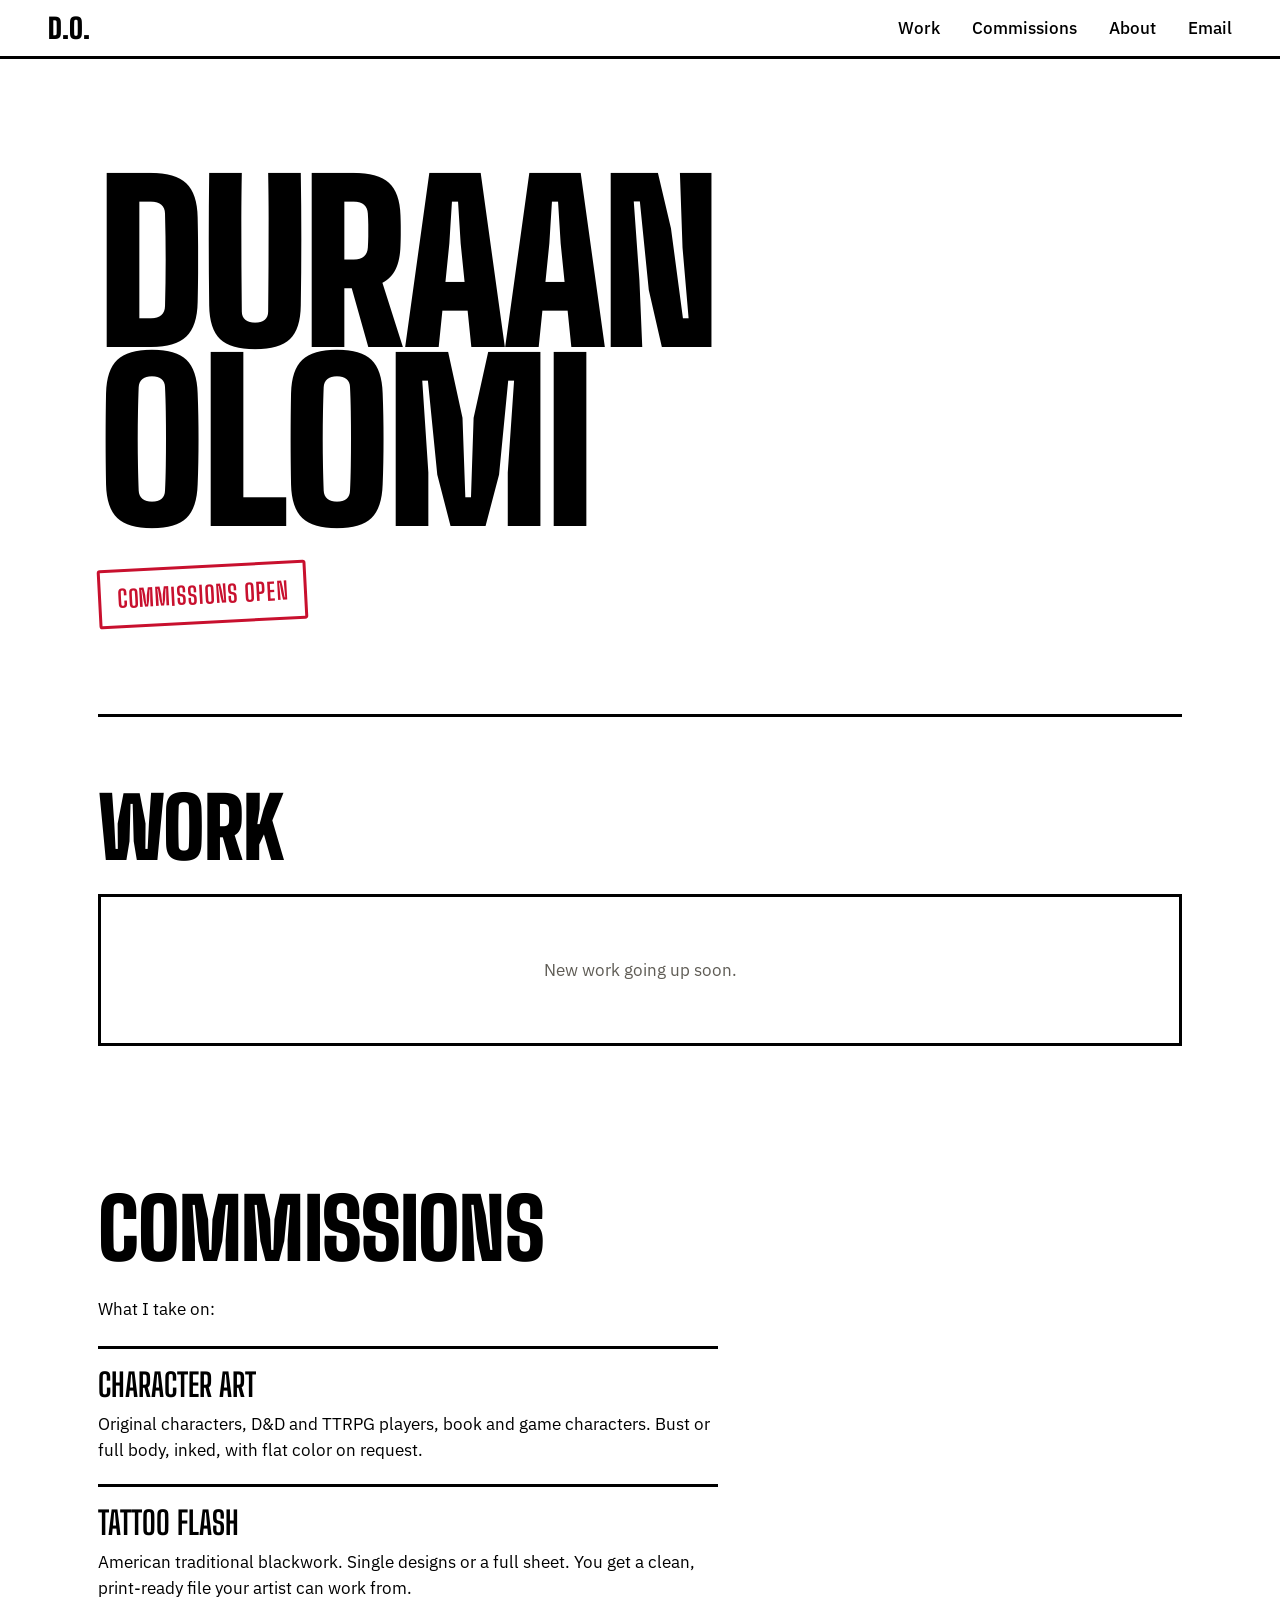
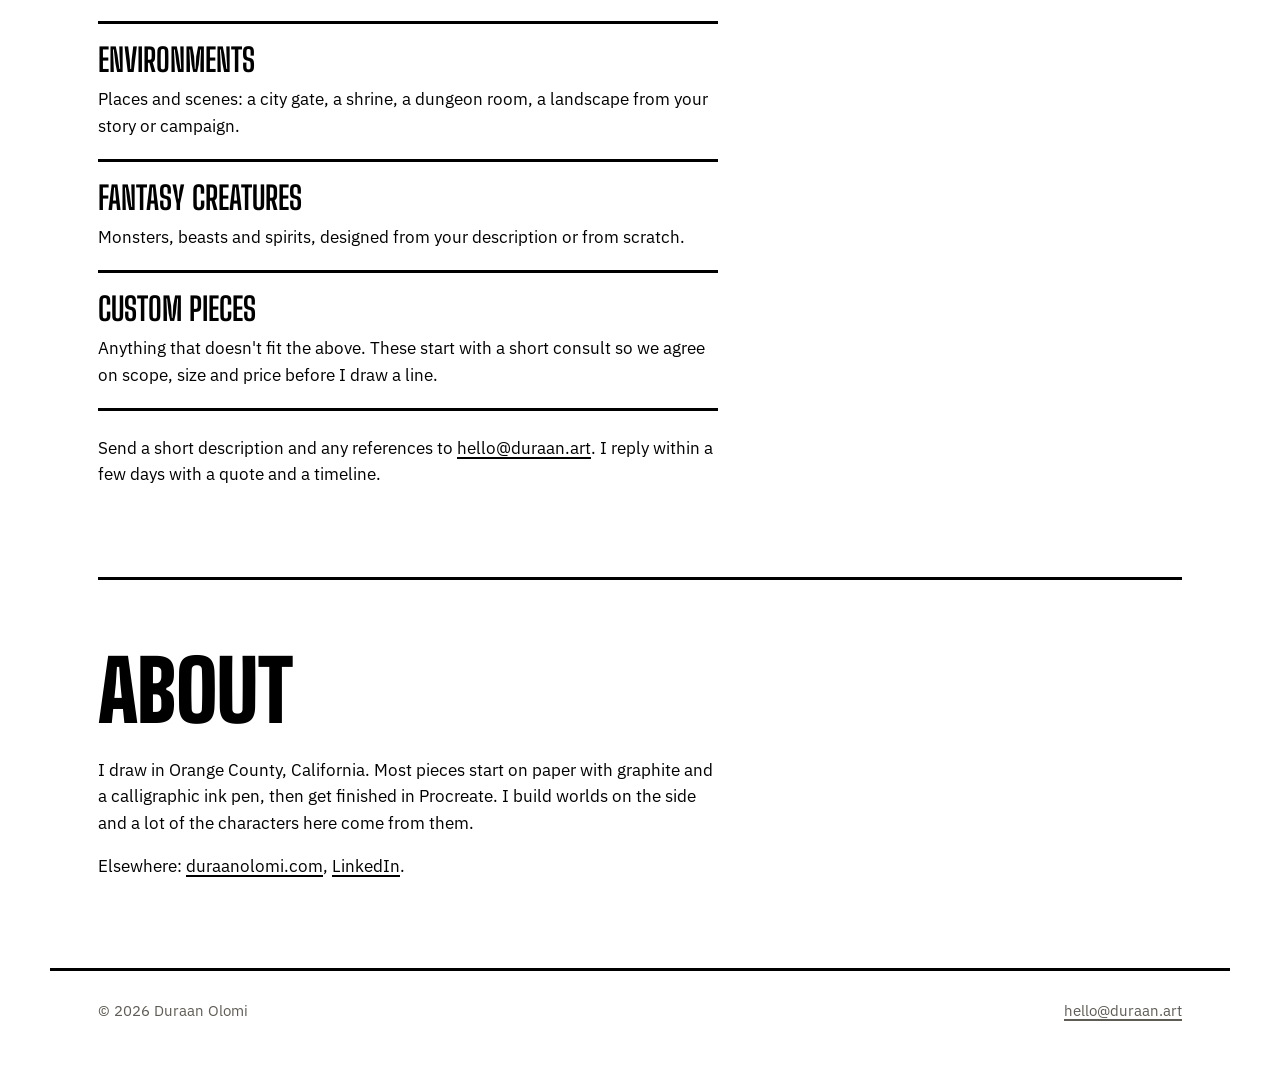
==== index.html @ 5332ebac "Update commissions section in index.html" ====
<!doctype html>
<html lang="en">
<head>
<meta charset="utf-8">
<meta name="viewport" content="width=device-width, initial-scale=1">
<title>Duraan Olomi</title>
<meta name="description" content="Duraan Olomi. Commissions open.">
<meta property="og:title" content="Duraan Olomi">
<meta property="og:description" content="Commissions open.">
<meta property="og:url" content="https://duraan.art">
<meta property="og:image" content="https://duraan.art/images/og.png">
<link rel="icon" href="favicon.svg" type="image/svg+xml">
<link rel="preconnect" href="https://fonts.googleapis.com">
<link rel="preconnect" href="https://fonts.gstatic.com" crossorigin>
<link href="https://fonts.googleapis.com/css2?family=Big+Shoulders+Display:wght@700;900&family=IBM+Plex+Sans:ital,wght@0,400;0,500;1,400&display=swap" rel="stylesheet">
<link rel="stylesheet" href="style.css">
</head>
<body>

<header class="top">
  <a class="mark" href="#" aria-label="Duraan Olomi, home">D.O.</a>
  <nav aria-label="Sections">
    <a href="#work">Work</a>
    <a href="#commissions">Commissions</a>
    <a href="#about">About</a>
    <a href="mailto:hello@duraan.art">Email</a>
  </nav>
</header>

<main>
  <section class="hero">
    <h1 class="name">Duraan<br>Olomi</h1>
    <a class="stamp" href="#commissions">Commissions open</a>
  </section>

  <section id="work" class="sheet" aria-labelledby="work-h">
    <h2 id="work-h">Work</h2>
    <div class="grid" id="grid"></div>
  </section>

  <section id="commissions" class="commissions" aria-labelledby="comm-h">
    <h2 id="comm-h">Commissions</h2>
    <div class="comm-body">
      <p>What I take on:</p>
      <dl class="offers">
        <div>
          <dt>Character art</dt>
          <dd>Original characters, D&amp;D and TTRPG players, book and game characters. Bust or full body, inked, with flat color on request.</dd>
        </div>
        <div>
          <dt>Tattoo flash</dt>
          <dd>American traditional blackwork. Single designs or a full sheet. You get a clean, print-ready file your artist can work from.</dd>
        </div>
        <div>
          <dt>Environments</dt>
          <dd>Places and scenes: a city gate, a shrine, a dungeon room, a landscape from your story or campaign.</dd>
        </div>
        <div>
          <dt>Fantasy creatures</dt>
          <dd>Monsters, beasts and spirits, designed from your description or from scratch.</dd>
        </div>
        <div>
          <dt>Custom pieces</dt>
          <dd>Anything that doesn't fit the above. These start with a short consult so we agree on scope, size and price before I draw a line.</dd>
        </div>
      </dl>
      <p>Send a short description and any references to <a href="mailto:hello@duraan.art">hello@duraan.art</a>. I reply within a few days with a quote and a timeline.</p>
    </div>
  </section>

  <section id="about" class="about" aria-labelledby="about-h">
    <h2 id="about-h">About</h2>
    <div class="about-body">
      <p>I draw in Orange County, California. Most pieces start on paper with graphite and a calligraphic ink pen, then get finished in Procreate. I build worlds on the side and a lot of the characters here come from them.</p>
      <p>Elsewhere: <a href="https://duraanolomi.com">duraanolomi.com</a>, <a href="https://www.linkedin.com/in/duraanolomi">LinkedIn</a>.</p>
    </div>
  </section>
</main>

<footer class="foot">
  <span>&copy; <span id="year"></span> Duraan Olomi</span>
  <a href="mailto:hello@duraan.art">hello@duraan.art</a>
</footer>

<div class="lightbox" id="lightbox" hidden>
  <button class="lb-close" id="lb-close" aria-label="Close">&times;</button>
  <button class="lb-nav lb-prev" id="lb-prev" aria-label="Previous">&lsaquo;</button>
  <figure>
    <img id="lb-img" alt="">
    <figcaption id="lb-cap"></figcaption>
  </figure>
  <button class="lb-nav lb-next" id="lb-next" aria-label="Next">&rsaquo;</button>
</div>

<script src="gallery.js"></script>
<script src="site.js"></script>
</body>
</html>
---- style.css ----
:root {
  --paper: #ffffff;
  --ink: #000000;
  --mid: #5f5c55;
  --rule: #000000;
  --red: #c8102e;
  --display: "Big Shoulders Display", "Arial Narrow", sans-serif;
  --body: "IBM Plex Sans", system-ui, sans-serif;
  --gutter: clamp(16px, 4vw, 48px);
  --maxw: 1180px;
}

* { box-sizing: border-box; }
html { scroll-behavior: smooth; }
@media (prefers-reduced-motion: reduce) { html { scroll-behavior: auto; } * { transition: none !important; animation: none !important; } }

body {
  margin: 0;
  background: var(--paper);
  color: var(--ink);
  font-family: var(--body);
  font-size: 17px;
  line-height: 1.55;
  -webkit-font-smoothing: antialiased;
}

a { color: inherit; text-decoration-thickness: 2px; text-underline-offset: 3px; }
a:focus-visible, button:focus-visible { outline: 3px solid var(--red); outline-offset: 3px; }

h1, h2, h3 { font-family: var(--display); font-weight: 900; line-height: 0.92; margin: 0; letter-spacing: -0.01em; }
h2 { font-size: clamp(44px, 7vw, 84px); text-transform: uppercase; }

/* header */
.top {
  position: sticky; top: 0; z-index: 10;
  display: flex; justify-content: space-between; align-items: center;
  padding: 14px var(--gutter);
  background: var(--paper);
  border-bottom: 3px solid var(--rule);
}
.mark { font-family: var(--display); font-weight: 900; font-size: 28px; text-decoration: none; line-height: 1; }
.top nav { display: flex; gap: clamp(14px, 3vw, 32px); font-weight: 500; }
.top nav a { text-decoration: none; }
.top nav a:hover { text-decoration: underline; }

main { max-width: var(--maxw); margin: 0 auto; padding: 0 var(--gutter); }

/* hero */
.hero {
  position: relative;
  padding: clamp(48px, 9vw, 120px) 0 clamp(40px, 7vw, 90px);
  border-bottom: 3px solid var(--rule);
}
.name {
  font-size: clamp(80px, 17vw, 240px);
  text-transform: uppercase;
  line-height: 0.82;
  letter-spacing: -0.02em;
}
.statement {
  max-width: 34ch;
  font-size: clamp(18px, 2.2vw, 24px);
  margin: 28px 0 0;
}
.stamp {
  display: inline-block;
  margin-top: 34px;
  padding: 8px 16px;
  border: 3px solid var(--red);
  color: var(--red);
  font-family: var(--display);
  font-weight: 700;
  font-size: 24px;
  text-transform: uppercase;
  letter-spacing: 0.04em;
  text-decoration: none;
  transform: rotate(-3deg);
  border-radius: 3px;
}
.stamp:hover { background: var(--red); color: var(--paper); }

/* work */
section { padding: clamp(40px, 6vw, 72px) 0; }
.sheet h2, .commissions h2, .about h2 { margin-bottom: 28px; }

.grid {
  display: grid;
  grid-template-columns: repeat(auto-fill, minmax(260px, 1fr));
  gap: 0;
  grid-auto-flow: dense;
  border: 3px solid var(--rule);
}
.piece {
  position: relative;
  border: 0;
  outline: 3px solid var(--rule);
  outline-offset: -1.5px;
  background: var(--paper);
  padding: 0;
  cursor: zoom-in;
  overflow: hidden;
  display: block;
  width: 100%;
  text-align: left;
  font: inherit;
  color: inherit;
}
.piece.wide { grid-column: span 2; }
@media (max-width: 580px) { .piece.wide { grid-column: span 1; } }
.piece img { display: block; width: 100%; aspect-ratio: 4 / 5; object-fit: cover; }
.piece.wide img { aspect-ratio: 8 / 5; }
.piece .num {
  position: absolute; top: 10px; left: 12px;
  font-family: var(--display); font-weight: 700; font-size: 20px;
  padding: 0 6px; background: var(--paper); line-height: 1.2;
}
.piece .cap {
  position: absolute; left: 0; right: 0; bottom: 0;
  padding: 10px 14px;
  background: var(--paper);
  border-top: 3px solid var(--rule);
  font-size: 15px;
  display: flex; justify-content: space-between; gap: 12px;
  transform: translateY(100%);
  transition: transform 160ms ease;
}
.piece:hover .cap, .piece:focus-visible .cap { transform: none; }
.piece .cap span:last-child { color: var(--mid); }

.empty {
  grid-column: 1 / -1;
  padding: 60px 24px;
  text-align: center;
  color: var(--mid);
}

/* commissions */
.comm-body, .about-body { max-width: 62ch; }
.offers { margin: 24px 0; padding: 0; border-top: 3px solid var(--rule); }
.offers > div { padding: 20px 0; border-bottom: 3px solid var(--rule); }
.offers dt { font-family: var(--display); font-weight: 700; font-size: 32px; text-transform: uppercase; line-height: 1; }
.offers dd { margin: 10px 0 0; }

.about { border-top: 3px solid var(--rule); }

/* footer */
.foot {
  max-width: var(--maxw); margin: 0 auto;
  padding: 28px var(--gutter) 48px;
  border-top: 3px solid var(--rule);
  display: flex; justify-content: space-between; flex-wrap: wrap; gap: 12px;
  font-size: 15px; color: var(--mid);
}

/* lightbox */
.lightbox {
  position: fixed; inset: 0; z-index: 50;
  background: rgba(255,255,255,0.96);
  display: grid; grid-template-columns: 64px 1fr 64px; align-items: center;
}
.lightbox[hidden] { display: none; }
.lightbox figure { margin: 0; text-align: center; max-height: 100vh; padding: 48px 0; }
.lightbox img { max-width: 100%; max-height: calc(100vh - 140px); border: 3px solid var(--rule); background: var(--paper); }
.lightbox figcaption { margin-top: 12px; font-size: 15px; }
.lb-nav, .lb-close {
  background: none; border: 0; cursor: pointer; color: var(--ink);
  font-family: var(--display); font-weight: 900; font-size: 56px; line-height: 1;
}
.lb-close { position: absolute; top: 12px; right: 20px; font-size: 44px; }
@media (max-width: 580px) {
  .lightbox { grid-template-columns: 40px 1fr 40px; }
  .lb-nav { font-size: 40px; }
}
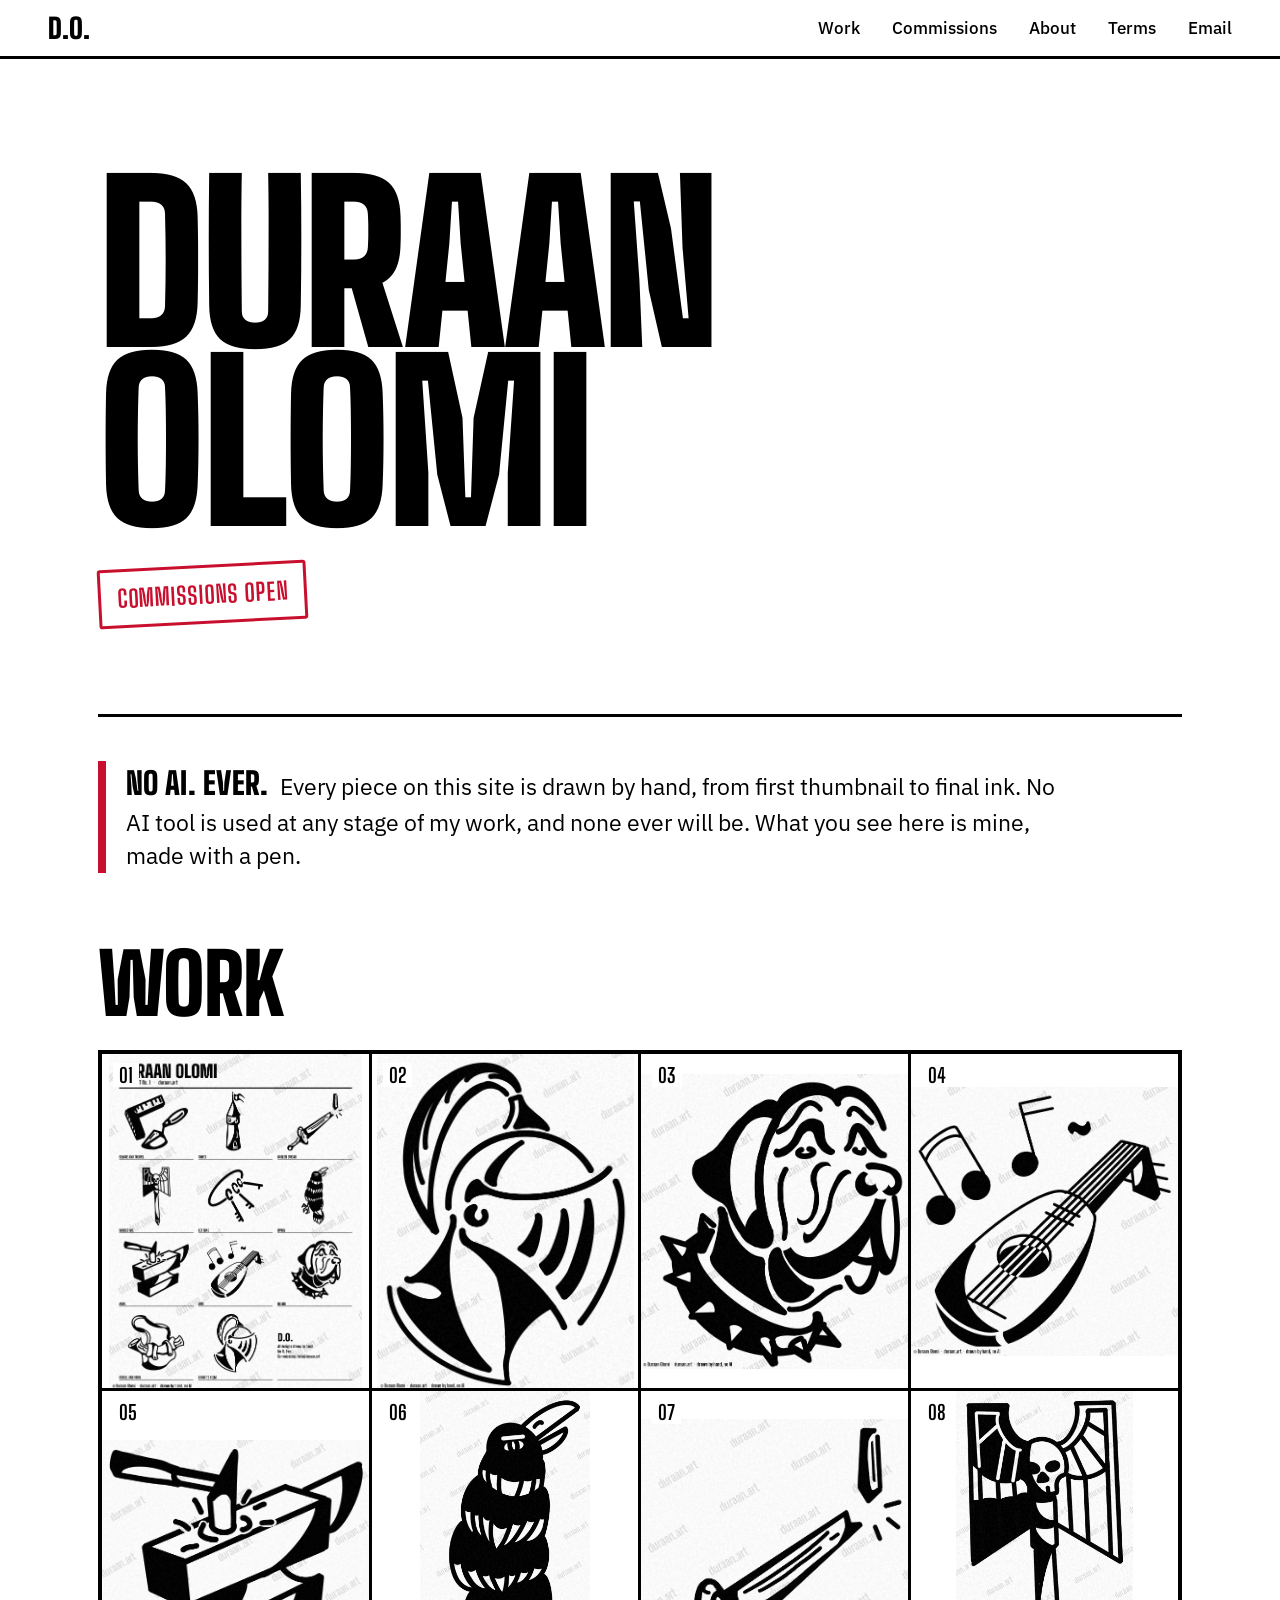
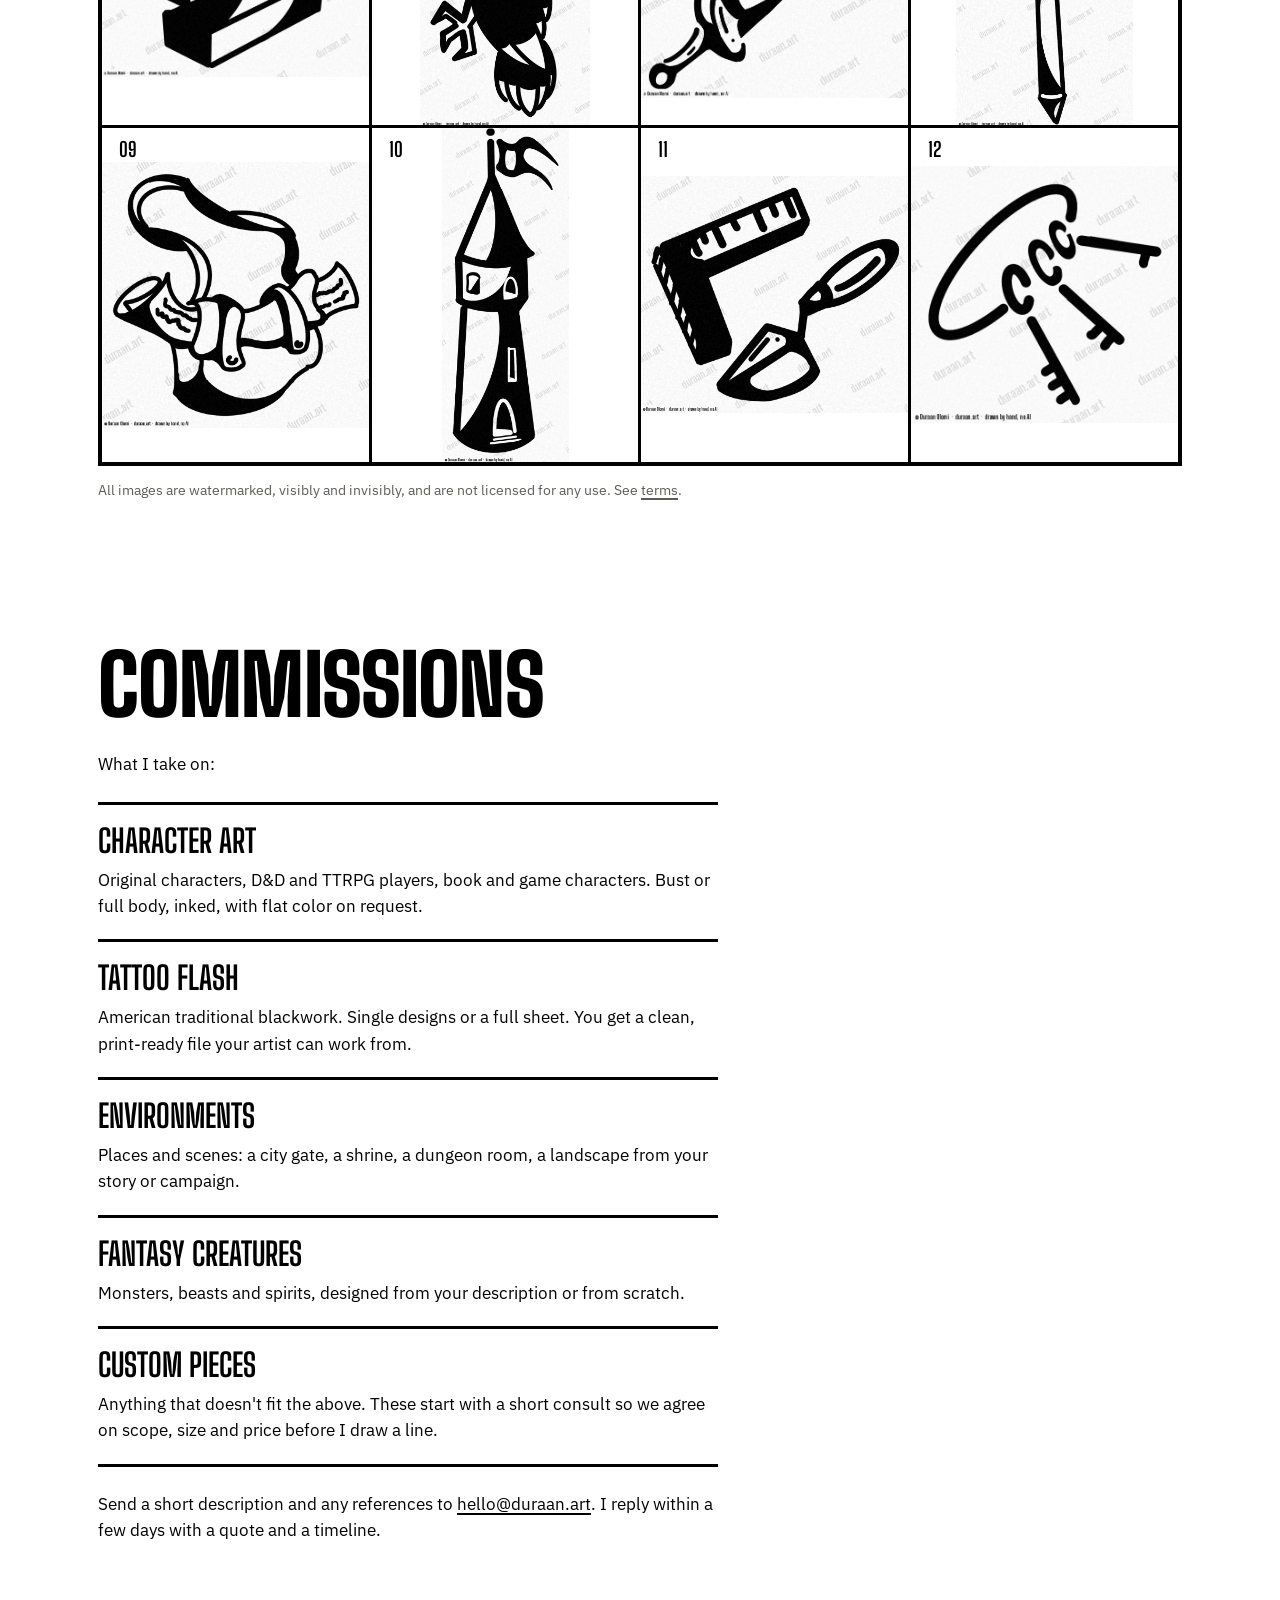
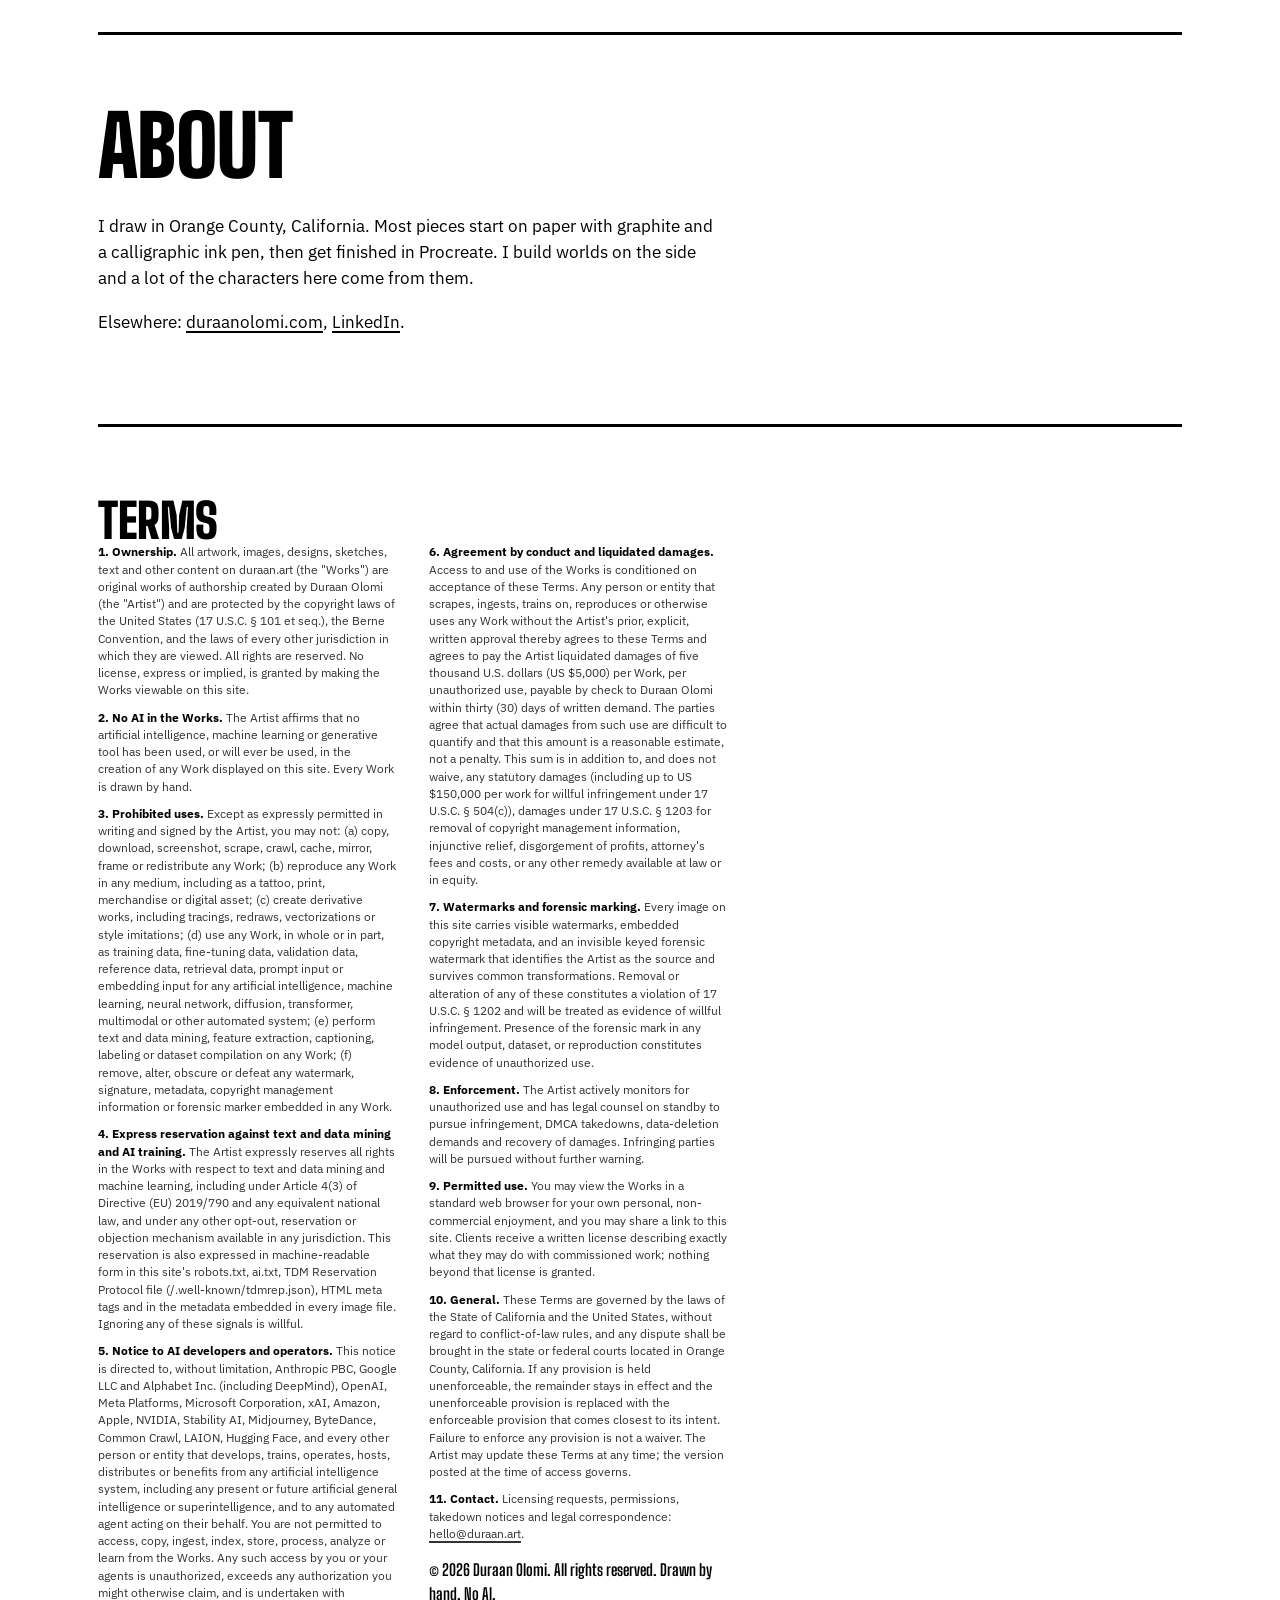
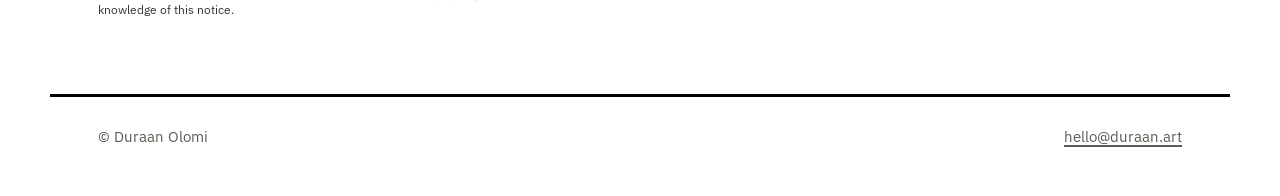
==== commit 84147c51: "Add files via upload" ====
--- a/index.html
+++ b/index.html
@@ -4,12 +4,17 @@
 <meta charset="utf-8">
 <meta name="viewport" content="width=device-width, initial-scale=1">
 <title>Duraan Olomi</title>
-<meta name="description" content="Duraan Olomi. Commissions open.">
+<meta name="description" content="Duraan Olomi. Hand-drawn ink, flash and character art. No AI. Commissions open.">
+<meta name="robots" content="noai, noimageai, noimageindex">
+<meta name="tdm-reservation" content="1">
+<meta name="tdm-policy" content="https://duraan.art/#terms">
+<meta name="copyright" content="© Duraan Olomi. All rights reserved. No AI training or text-and-data mining. See https://duraan.art/#terms">
 <meta property="og:title" content="Duraan Olomi">
-<meta property="og:description" content="Commissions open.">
+<meta property="og:description" content="Hand-drawn ink, flash and character art. No AI. Commissions open.">
 <meta property="og:url" content="https://duraan.art">
-<meta property="og:image" content="https://duraan.art/images/og.png">
+<meta property="og:image" content="https://duraan.art/images/flash-sheet-1.png">
 <link rel="icon" href="favicon.svg" type="image/svg+xml">
+<link rel="license" href="https://duraan.art/#terms">
 <link rel="preconnect" href="https://fonts.googleapis.com">
 <link rel="preconnect" href="https://fonts.gstatic.com" crossorigin>
 <link href="https://fonts.googleapis.com/css2?family=Big+Shoulders+Display:wght@700;900&family=IBM+Plex+Sans:ital,wght@0,400;0,500;1,400&display=swap" rel="stylesheet">
@@ -23,6 +28,7 @@
     <a href="#work">Work</a>
     <a href="#commissions">Commissions</a>
     <a href="#about">About</a>
+    <a href="#terms">Terms</a>
     <a href="mailto:hello@duraan.art">Email</a>
   </nav>
 </header>
@@ -33,9 +39,14 @@
     <a class="stamp" href="#commissions">Commissions open</a>
   </section>
 
+  <section class="pledge" aria-label="No AI pledge">
+    <p><strong>No AI. Ever.</strong> Every piece on this site is drawn by hand, from first thumbnail to final ink. No AI tool is used at any stage of my work, and none ever will be. What you see here is mine, made with a pen.</p>
+  </section>
+
   <section id="work" class="sheet" aria-labelledby="work-h">
     <h2 id="work-h">Work</h2>
     <div class="grid" id="grid"></div>
+    <p class="note">All images are watermarked, visibly and invisibly, and are not licensed for any use. See <a href="#terms">terms</a>.</p>
   </section>
 
   <section id="commissions" class="commissions" aria-labelledby="comm-h">
@@ -75,10 +86,39 @@
       <p>Elsewhere: <a href="https://duraanolomi.com">duraanolomi.com</a>, <a href="https://www.linkedin.com/in/duraanolomi">LinkedIn</a>.</p>
     </div>
   </section>
+
+  <section id="terms" class="terms" aria-labelledby="terms-h">
+    <h2 id="terms-h">Terms</h2>
+    <div class="terms-body">
+      <p><strong>1. Ownership.</strong> All artwork, images, designs, sketches, text and other content on duraan.art (the "Works") are original works of authorship created by Duraan Olomi (the "Artist") and are protected by the copyright laws of the United States (17 U.S.C. § 101 et seq.), the Berne Convention, and the laws of every other jurisdiction in which they are viewed. All rights are reserved. No license, express or implied, is granted by making the Works viewable on this site.</p>
+
+      <p><strong>2. No AI in the Works.</strong> The Artist affirms that no artificial intelligence, machine learning or generative tool has been used, or will ever be used, in the creation of any Work displayed on this site. Every Work is drawn by hand.</p>
+
+      <p><strong>3. Prohibited uses.</strong> Except as expressly permitted in writing and signed by the Artist, you may not: (a) copy, download, screenshot, scrape, crawl, cache, mirror, frame or redistribute any Work; (b) reproduce any Work in any medium, including as a tattoo, print, merchandise or digital asset; (c) create derivative works, including tracings, redraws, vectorizations or style imitations; (d) use any Work, in whole or in part, as training data, fine-tuning data, validation data, reference data, retrieval data, prompt input or embedding input for any artificial intelligence, machine learning, neural network, diffusion, transformer, multimodal or other automated system; (e) perform text and data mining, feature extraction, captioning, labeling or dataset compilation on any Work; (f) remove, alter, obscure or defeat any watermark, signature, metadata, copyright management information or forensic marker embedded in any Work.</p>
+
+      <p><strong>4. Express reservation against text and data mining and AI training.</strong> The Artist expressly reserves all rights in the Works with respect to text and data mining and machine learning, including under Article 4(3) of Directive (EU) 2019/790 and any equivalent national law, and under any other opt-out, reservation or objection mechanism available in any jurisdiction. This reservation is also expressed in machine-readable form in this site's robots.txt, ai.txt, TDM Reservation Protocol file (/.well-known/tdmrep.json), HTML meta tags and in the metadata embedded in every image file. Ignoring any of these signals is willful.</p>
+
+      <p><strong>5. Notice to AI developers and operators.</strong> This notice is directed to, without limitation, Anthropic PBC, Google LLC and Alphabet Inc. (including DeepMind), OpenAI, Meta Platforms, Microsoft Corporation, xAI, Amazon, Apple, NVIDIA, Stability AI, Midjourney, ByteDance, Common Crawl, LAION, Hugging Face, and every other person or entity that develops, trains, operates, hosts, distributes or benefits from any artificial intelligence system, including any present or future artificial general intelligence or superintelligence, and to any automated agent acting on their behalf. You are not permitted to access, copy, ingest, index, store, process, analyze or learn from the Works. Any such access by you or your agents is unauthorized, exceeds any authorization you might otherwise claim, and is undertaken with knowledge of this notice.</p>
+
+      <p><strong>6. Agreement by conduct and liquidated damages.</strong> Access to and use of the Works is conditioned on acceptance of these Terms. Any person or entity that scrapes, ingests, trains on, reproduces or otherwise uses any Work without the Artist's prior, explicit, written approval thereby agrees to these Terms and agrees to pay the Artist liquidated damages of five thousand U.S. dollars (US $5,000) per Work, per unauthorized use, payable by check to Duraan Olomi within thirty (30) days of written demand. The parties agree that actual damages from such use are difficult to quantify and that this amount is a reasonable estimate, not a penalty. This sum is in addition to, and does not waive, any statutory damages (including up to US $150,000 per work for willful infringement under 17 U.S.C. § 504(c)), damages under 17 U.S.C. § 1203 for removal of copyright management information, injunctive relief, disgorgement of profits, attorney's fees and costs, or any other remedy available at law or in equity.</p>
+
+      <p><strong>7. Watermarks and forensic marking.</strong> Every image on this site carries visible watermarks, embedded copyright metadata, and an invisible keyed forensic watermark that identifies the Artist as the source and survives common transformations. Removal or alteration of any of these constitutes a violation of 17 U.S.C. § 1202 and will be treated as evidence of willful infringement. Presence of the forensic mark in any model output, dataset, or reproduction constitutes evidence of unauthorized use.</p>
+
+      <p><strong>8. Enforcement.</strong> The Artist actively monitors for unauthorized use and has legal counsel on standby to pursue infringement, DMCA takedowns, data-deletion demands and recovery of damages. Infringing parties will be pursued without further warning.</p>
+
+      <p><strong>9. Permitted use.</strong> You may view the Works in a standard web browser for your own personal, non-commercial enjoyment, and you may share a link to this site. Clients receive a written license describing exactly what they may do with commissioned work; nothing beyond that license is granted.</p>
+
+      <p><strong>10. General.</strong> These Terms are governed by the laws of the State of California and the United States, without regard to conflict-of-law rules, and any dispute shall be brought in the state or federal courts located in Orange County, California. If any provision is held unenforceable, the remainder stays in effect and the unenforceable provision is replaced with the enforceable provision that comes closest to its intent. Failure to enforce any provision is not a waiver. The Artist may update these Terms at any time; the version posted at the time of access governs.</p>
+
+      <p><strong>11. Contact.</strong> Licensing requests, permissions, takedown notices and legal correspondence: <a href="mailto:hello@duraan.art">hello@duraan.art</a>.</p>
+
+      <p class="stamp-line">© <span id="year"></span> Duraan Olomi. All rights reserved. Drawn by hand. No AI.</p>
+    </div>
+  </section>
 </main>
 
 <footer class="foot">
-  <span>&copy; <span id="year"></span> Duraan Olomi</span>
+  <span>© Duraan Olomi</span>
   <a href="mailto:hello@duraan.art">hello@duraan.art</a>
 </footer>
 
@@ -86,7 +126,7 @@
   <button class="lb-close" id="lb-close" aria-label="Close">&times;</button>
   <button class="lb-nav lb-prev" id="lb-prev" aria-label="Previous">&lsaquo;</button>
   <figure>
-    <img id="lb-img" alt="">
+    <div class="lb-art" id="lb-img" role="img" aria-label=""></div>
     <figcaption id="lb-cap"></figcaption>
   </figure>
   <button class="lb-nav lb-next" id="lb-next" aria-label="Next">&rsaquo;</button>
--- a/style.css
+++ b/style.css
@@ -107,8 +107,16 @@
 }
 .piece.wide { grid-column: span 2; }
 @media (max-width: 580px) { .piece.wide { grid-column: span 1; } }
-.piece img { display: block; width: 100%; aspect-ratio: 4 / 5; object-fit: cover; }
-.piece.wide img { aspect-ratio: 8 / 5; }
+.piece .art {
+  display: block; width: 100%; aspect-ratio: 4 / 5;
+  background: var(--paper) center / contain no-repeat;
+  pointer-events: none;
+}
+.piece.wide .art { aspect-ratio: 8 / 5; }
+.piece, .piece *, .lightbox, .lightbox * {
+  -webkit-user-select: none; user-select: none;
+  -webkit-touch-callout: none; -webkit-user-drag: none;
+}
 .piece .num {
   position: absolute; top: 10px; left: 12px;
   font-family: var(--display); font-weight: 700; font-size: 20px;
@@ -133,6 +141,27 @@
   text-align: center;
   color: var(--mid);
 }
+
+/* pledge */
+.pledge {
+  padding: clamp(28px, 4vw, 44px) 0 0;
+}
+.pledge p {
+  margin: 0; max-width: 70ch;
+  font-size: clamp(18px, 2.1vw, 23px); line-height: 1.45;
+  border-left: 8px solid var(--red); padding-left: 20px;
+}
+.pledge strong { font-family: var(--display); font-weight: 900; font-size: 1.35em; text-transform: uppercase; letter-spacing: 0.01em; margin-right: 6px; }
+.note { font-size: 14px; color: var(--mid); margin: 14px 0 0; }
+
+/* terms */
+.terms { border-top: 3px solid var(--rule); }
+.terms h2 { font-size: clamp(32px, 4vw, 48px); }
+.terms-body { max-width: 90ch; font-size: 11.5px; line-height: 1.5; color: #333; column-gap: 32px; }
+@media (min-width: 900px) { .terms-body { columns: 2; } }
+.terms-body p { margin: 0 0 10px; break-inside: avoid; }
+.terms-body strong { color: var(--ink); }
+.stamp-line { font-family: var(--display); font-weight: 700; font-size: 16px !important; color: var(--ink) !important; margin-top: 16px !important; }
 
 /* commissions */
 .comm-body, .about-body { max-width: 62ch; }
@@ -160,7 +189,11 @@
 }
 .lightbox[hidden] { display: none; }
 .lightbox figure { margin: 0; text-align: center; max-height: 100vh; padding: 48px 0; }
-.lightbox img { max-width: 100%; max-height: calc(100vh - 140px); border: 3px solid var(--rule); background: var(--paper); }
+.lb-art {
+  width: min(92vw, 1100px); height: calc(100vh - 140px); margin: 0 auto;
+  background: transparent center / contain no-repeat;
+  pointer-events: none;
+}
 .lightbox figcaption { margin-top: 12px; font-size: 15px; }
 .lb-nav, .lb-close {
   background: none; border: 0; cursor: pointer; color: var(--ink);
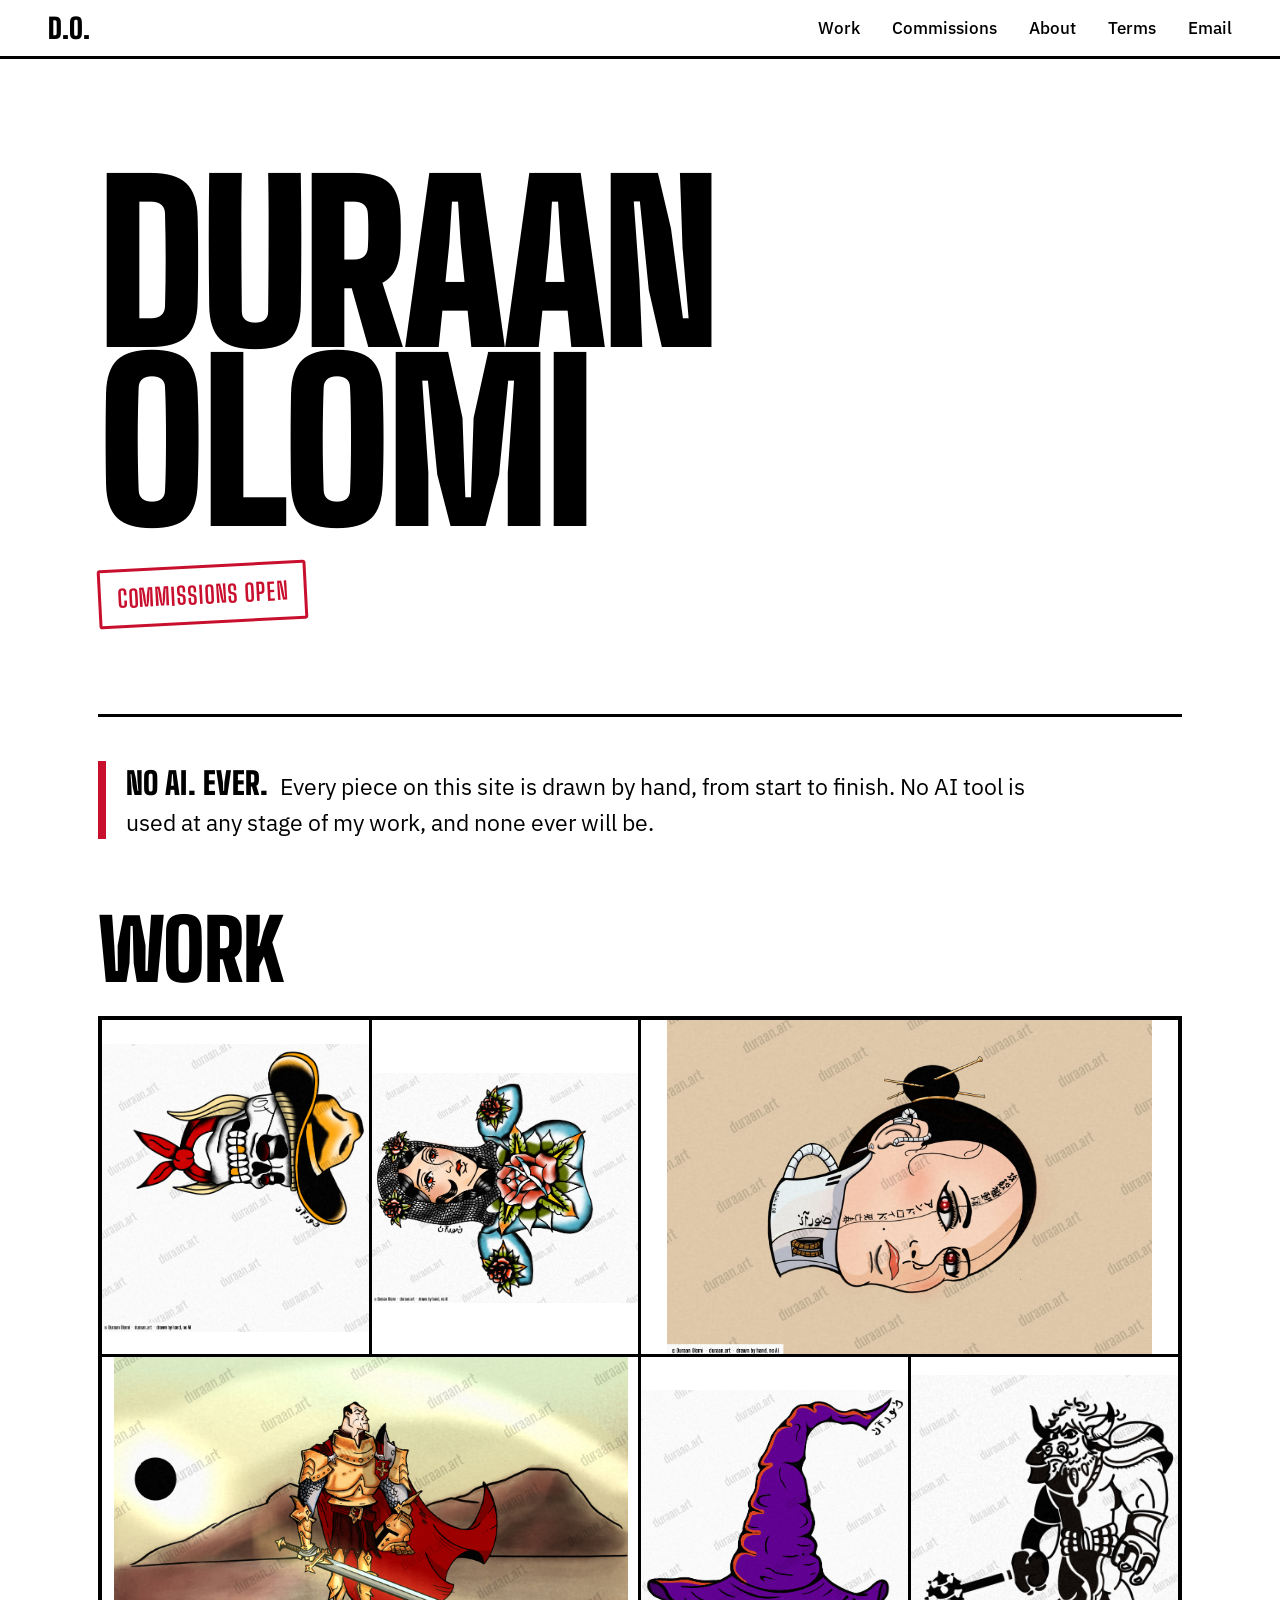
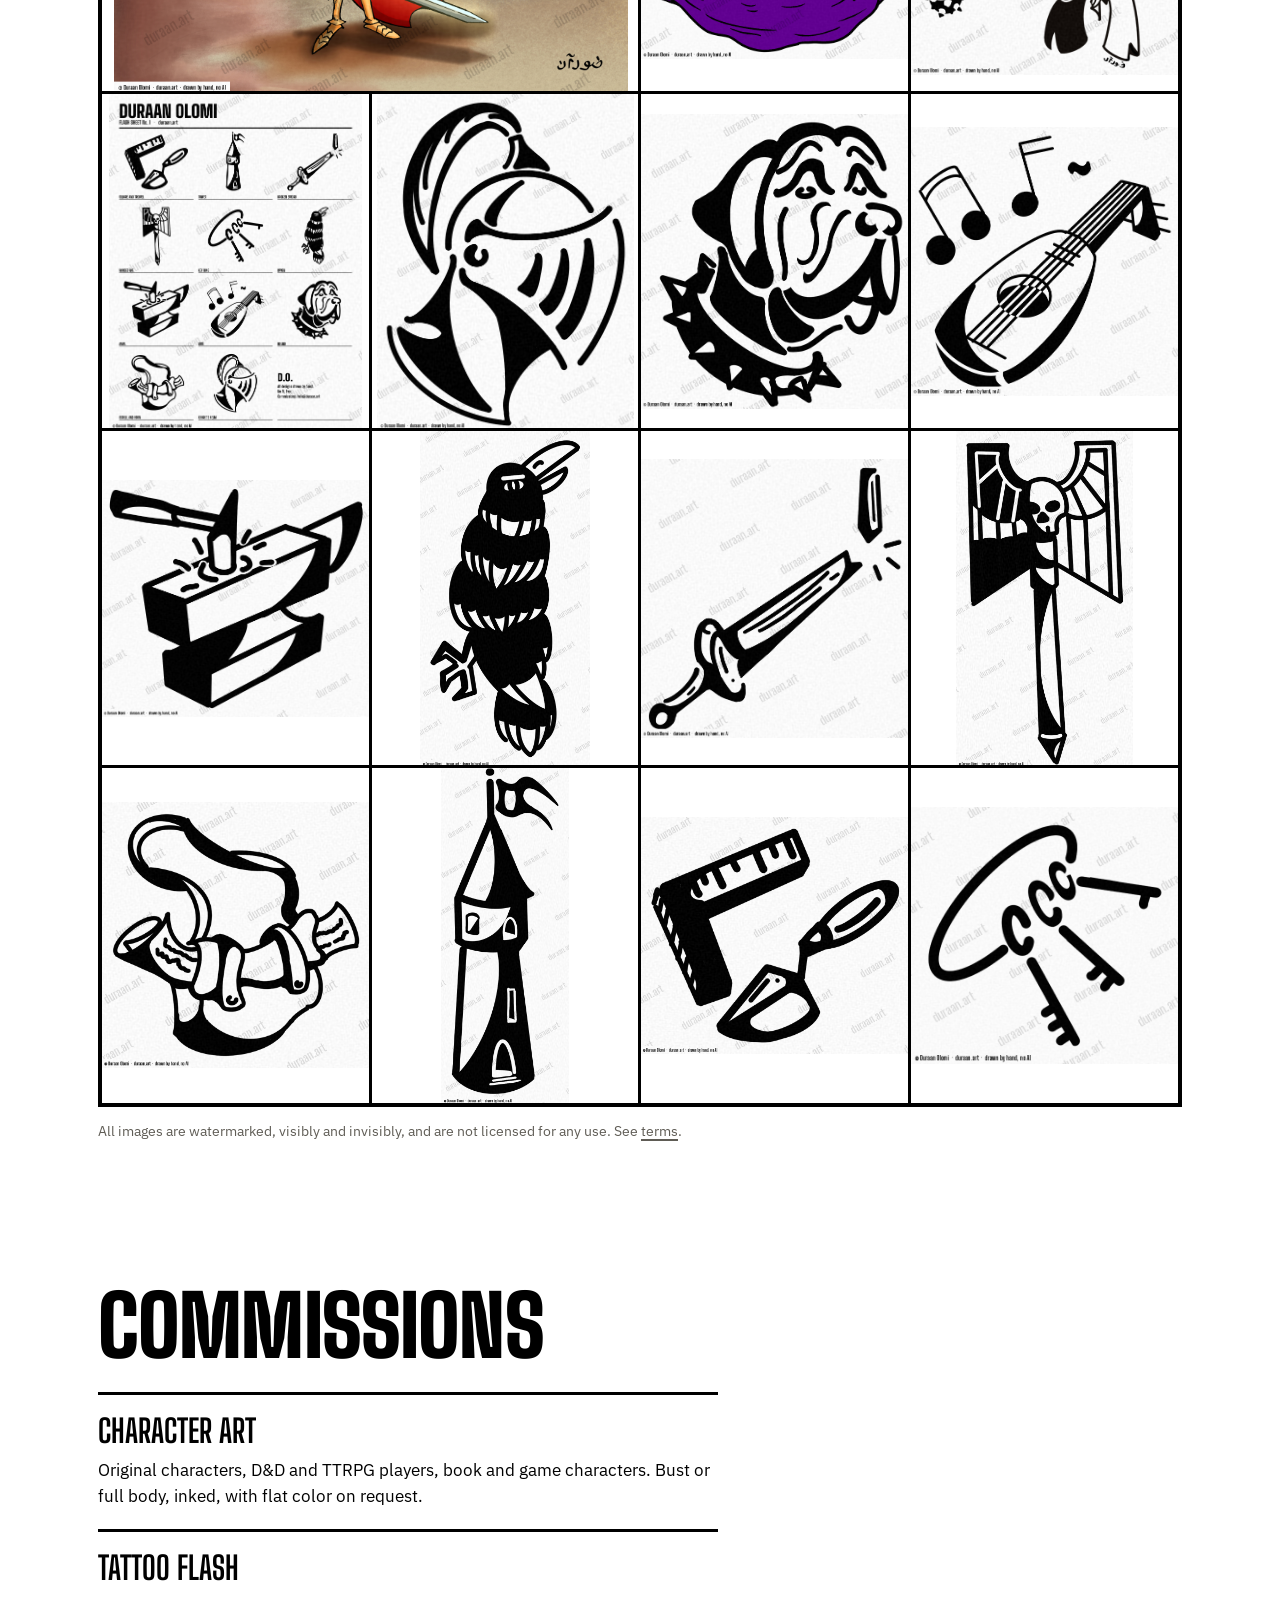
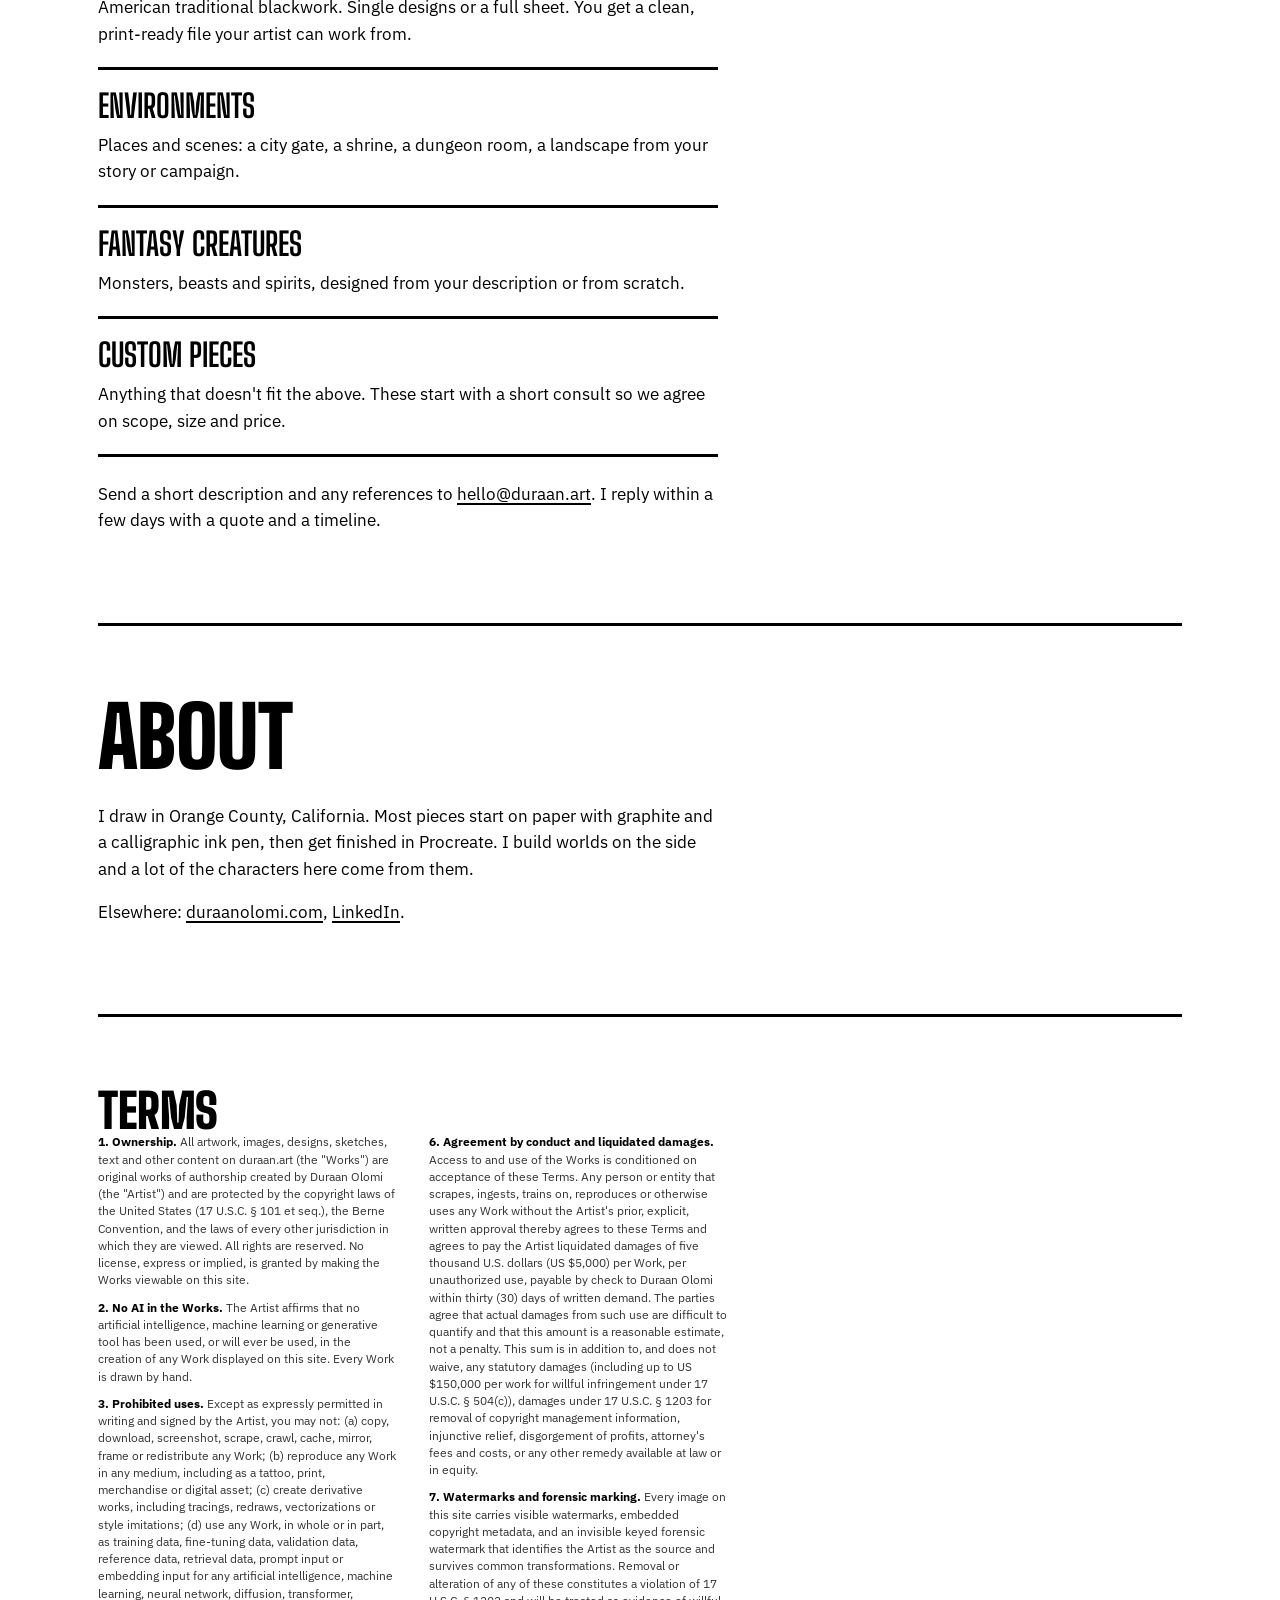
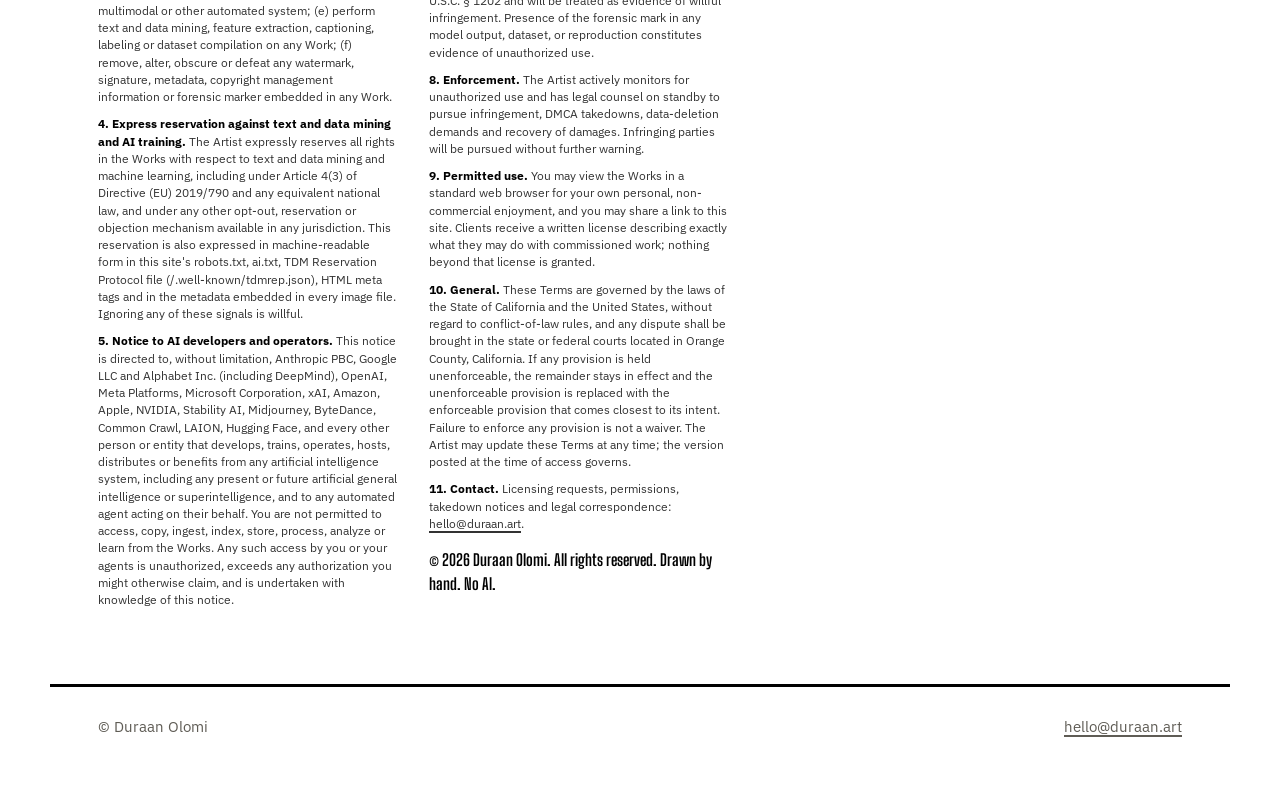
==== commit e47c4432: "Add files via upload" ====
--- a/index.html
+++ b/index.html
@@ -40,7 +40,7 @@
   </section>
 
   <section class="pledge" aria-label="No AI pledge">
-    <p><strong>No AI. Ever.</strong> Every piece on this site is drawn by hand, from first thumbnail to final ink. No AI tool is used at any stage of my work, and none ever will be. What you see here is mine, made with a pen.</p>
+    <p><strong>No AI. Ever.</strong> Every piece on this site is drawn by hand, from start to finish. No AI tool is used at any stage of my work, and none ever will be.</p>
   </section>
 
   <section id="work" class="sheet" aria-labelledby="work-h">
@@ -52,7 +52,6 @@
   <section id="commissions" class="commissions" aria-labelledby="comm-h">
     <h2 id="comm-h">Commissions</h2>
     <div class="comm-body">
-      <p>What I take on:</p>
       <dl class="offers">
         <div>
           <dt>Character art</dt>
@@ -72,7 +71,7 @@
         </div>
         <div>
           <dt>Custom pieces</dt>
-          <dd>Anything that doesn't fit the above. These start with a short consult so we agree on scope, size and price before I draw a line.</dd>
+          <dd>Anything that doesn't fit the above. These start with a short consult so we agree on scope, size and price.</dd>
         </div>
       </dl>
       <p>Send a short description and any references to <a href="mailto:hello@duraan.art">hello@duraan.art</a>. I reply within a few days with a quote and a timeline.</p>
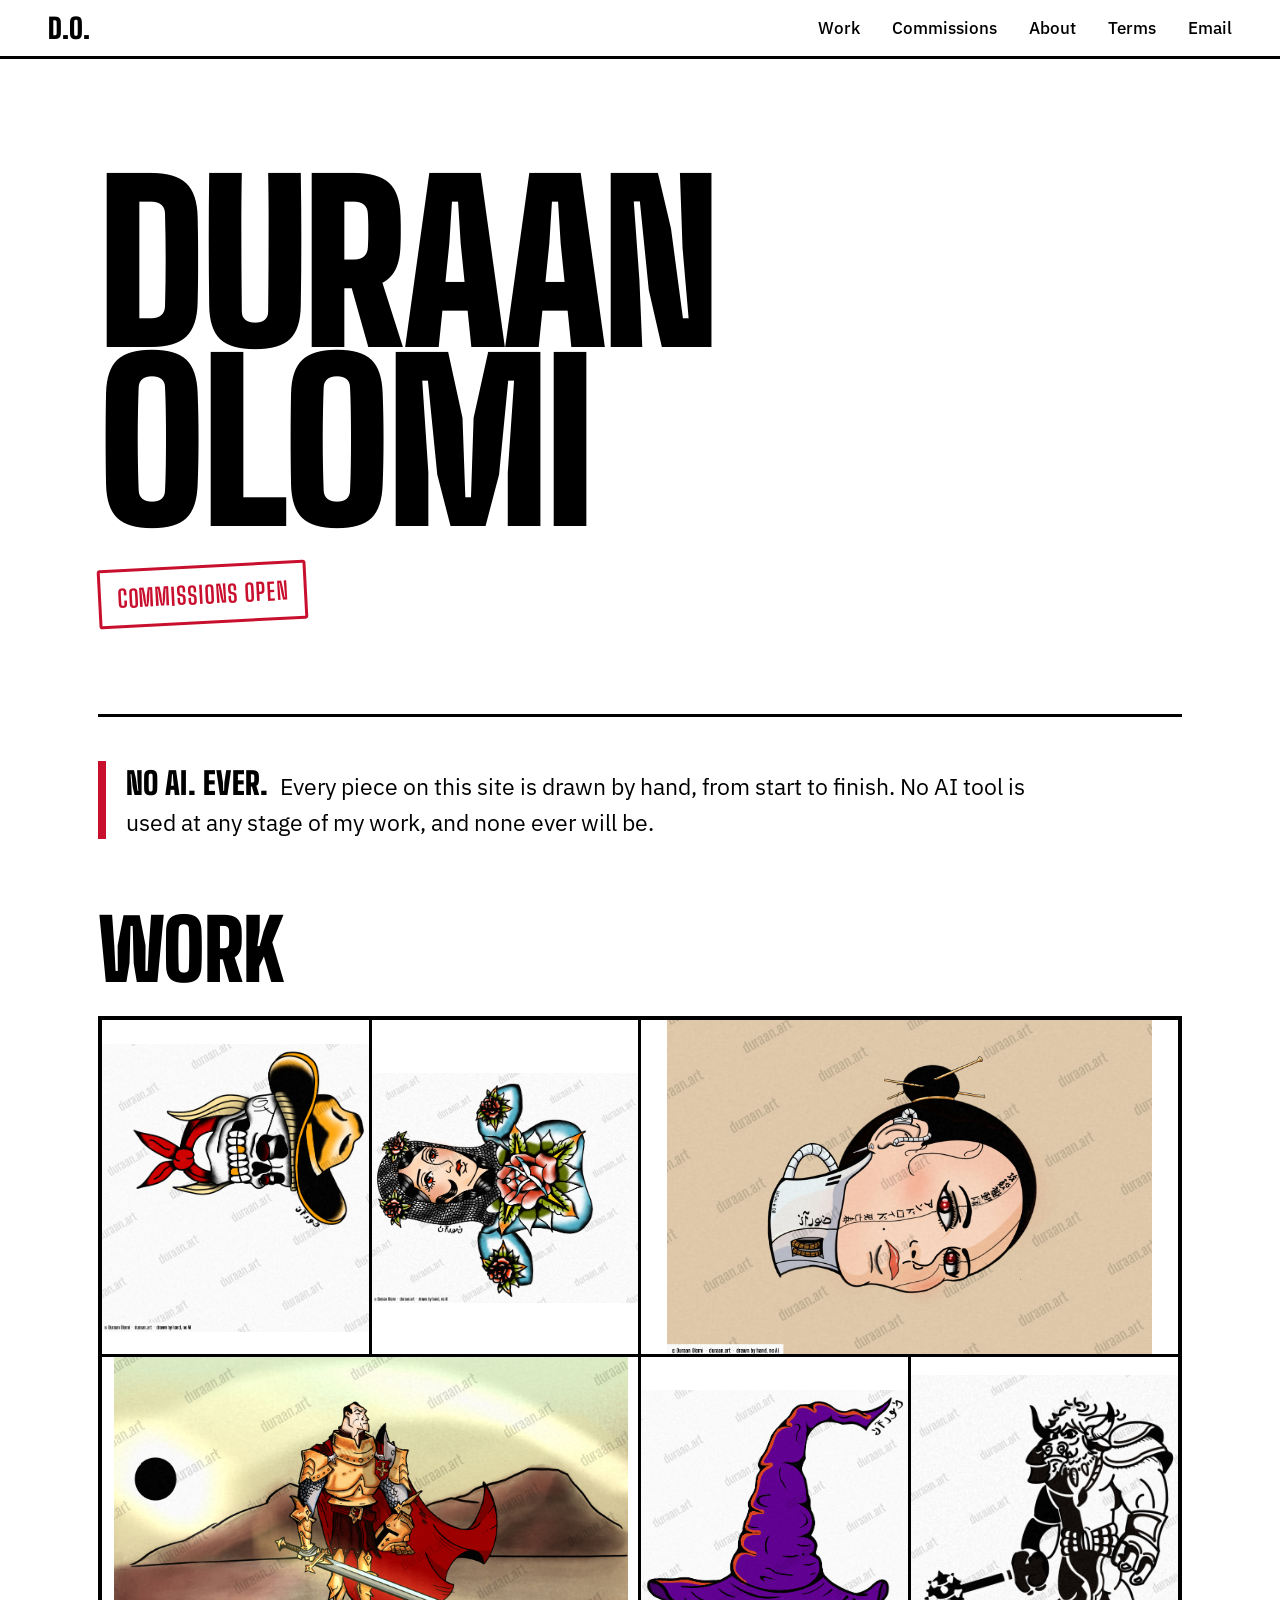
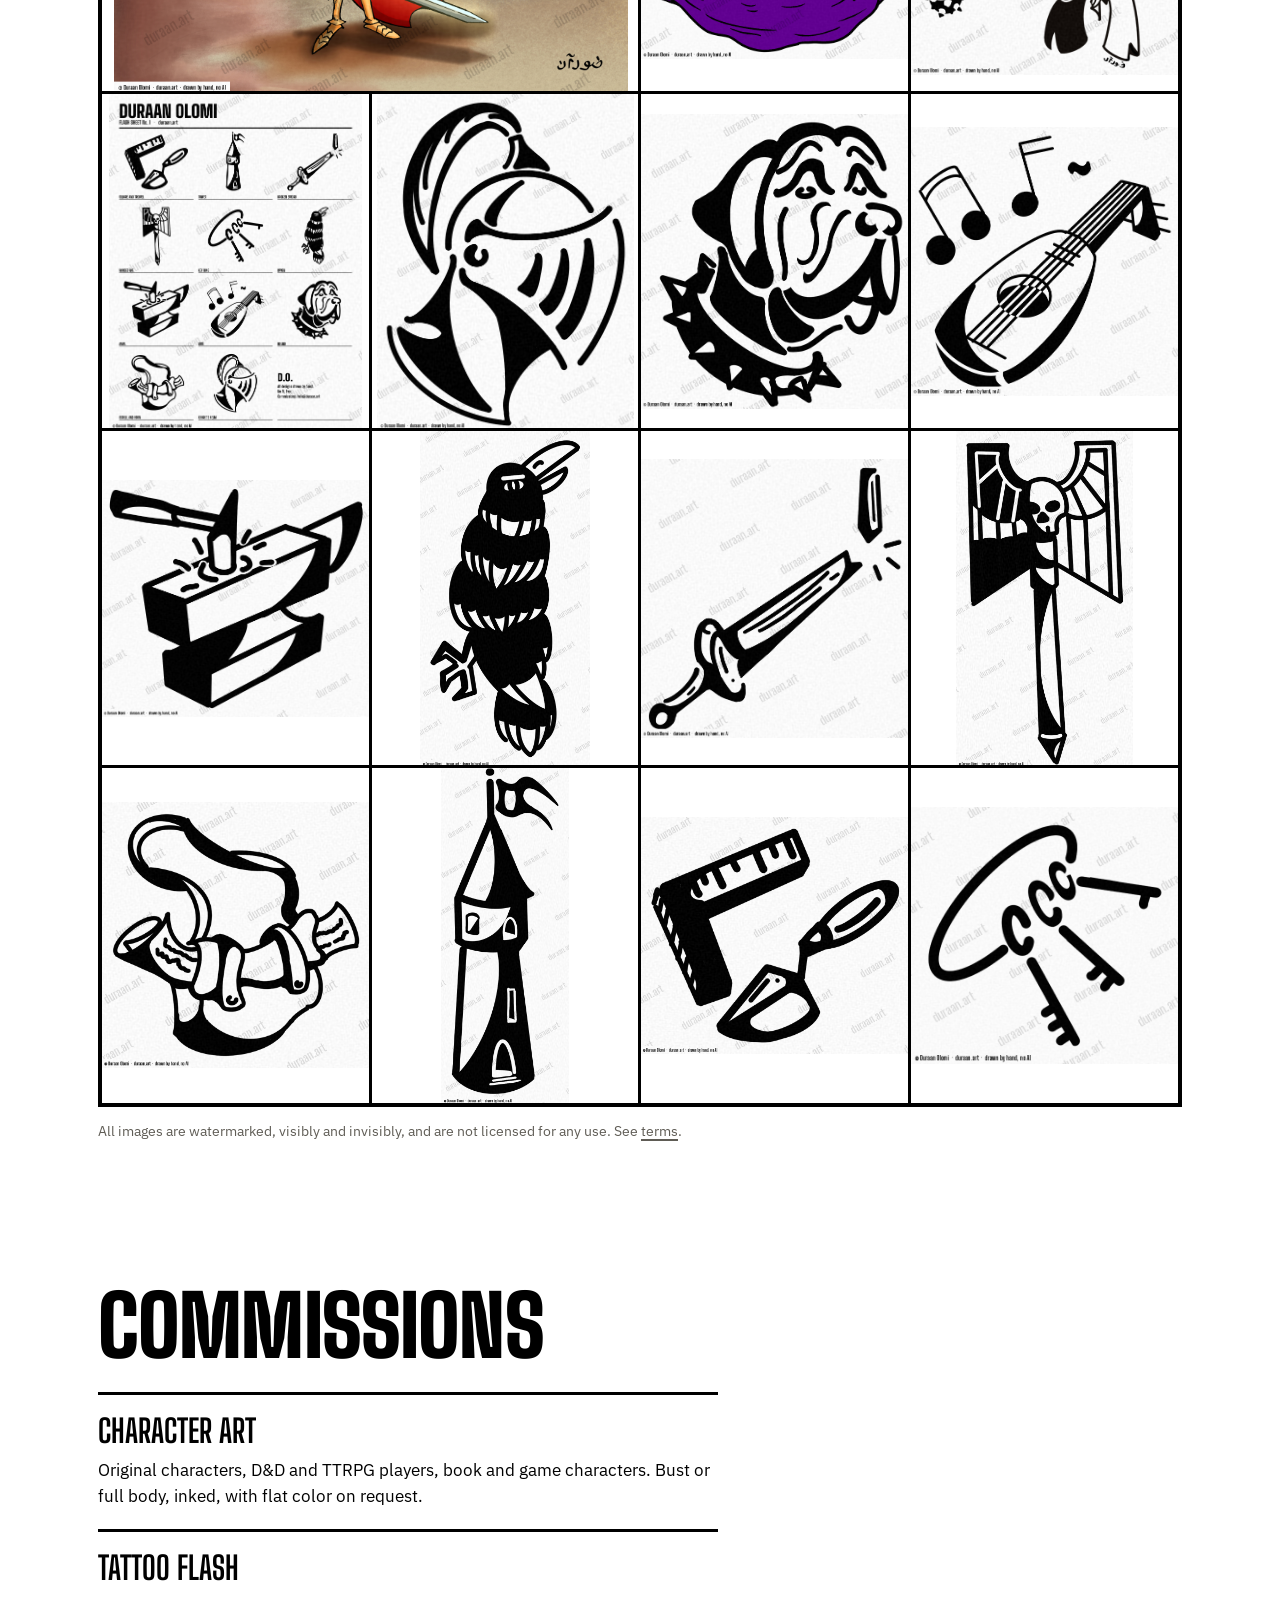
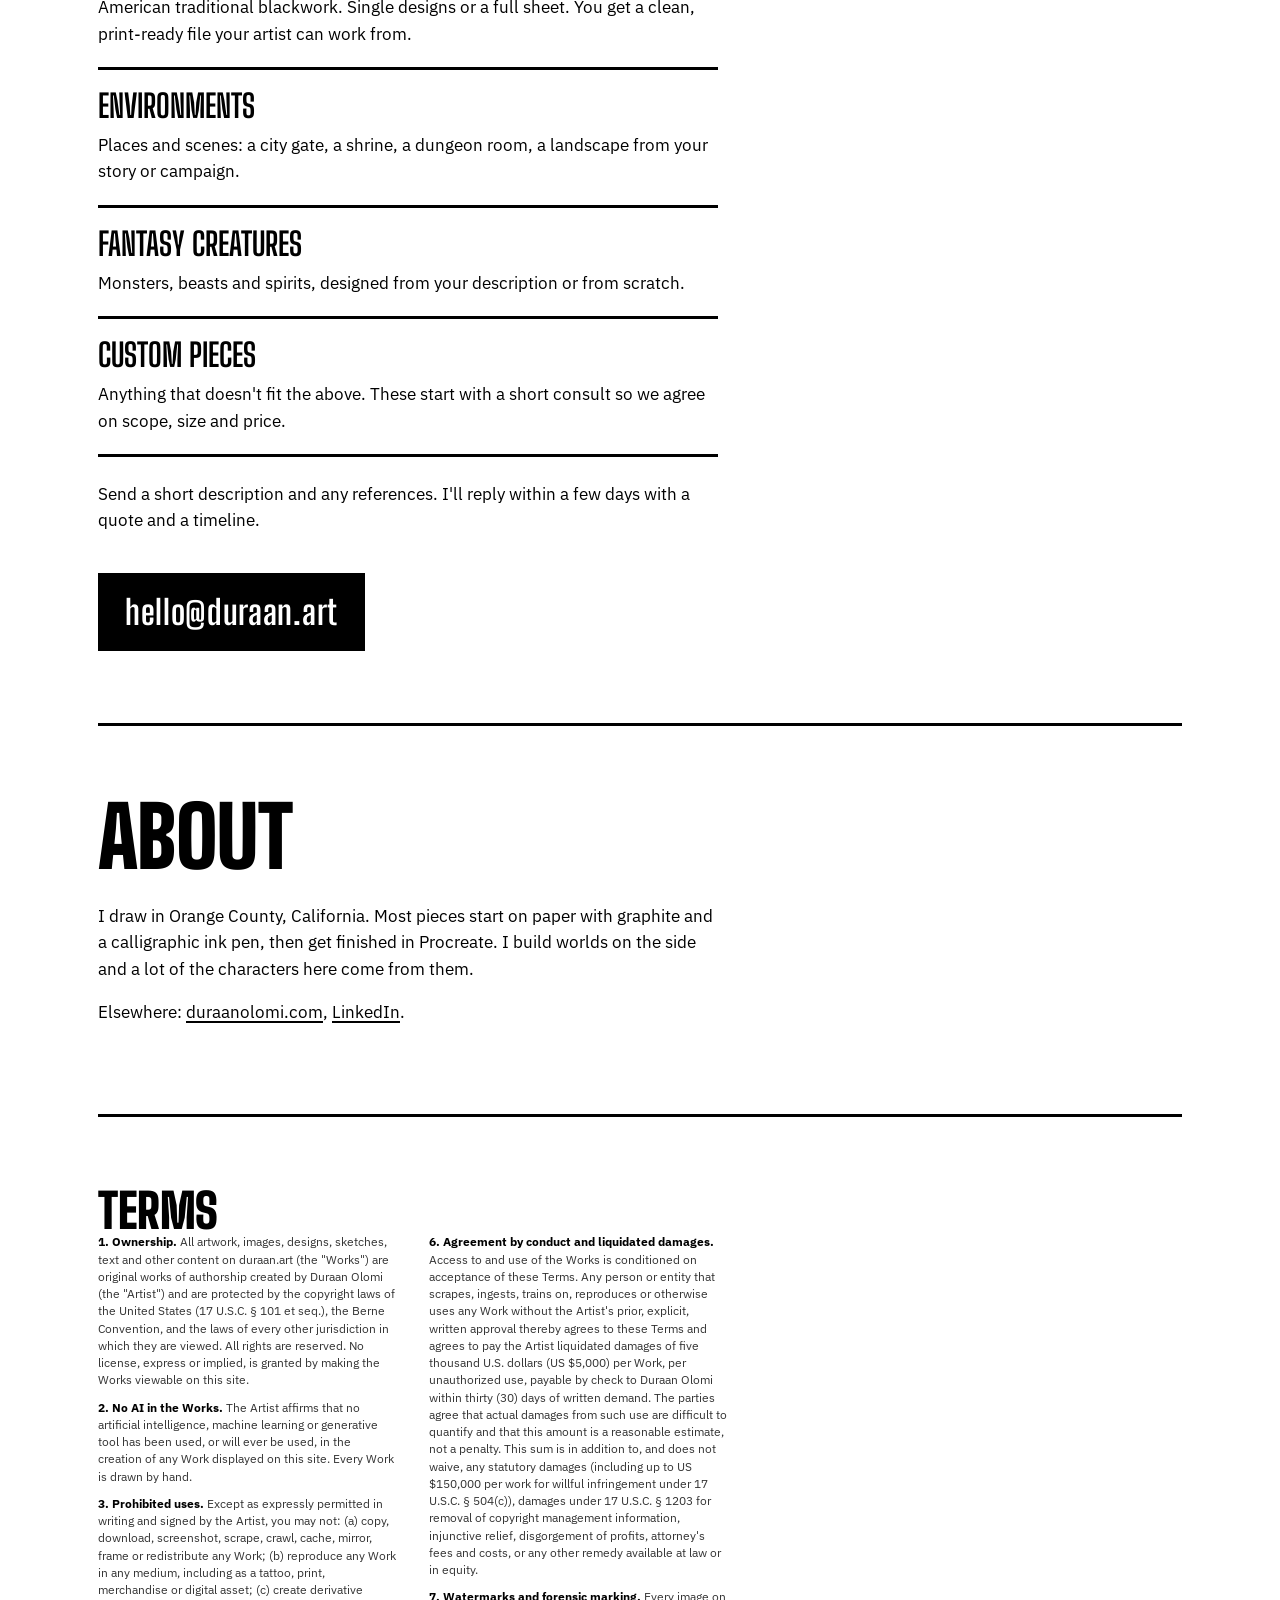
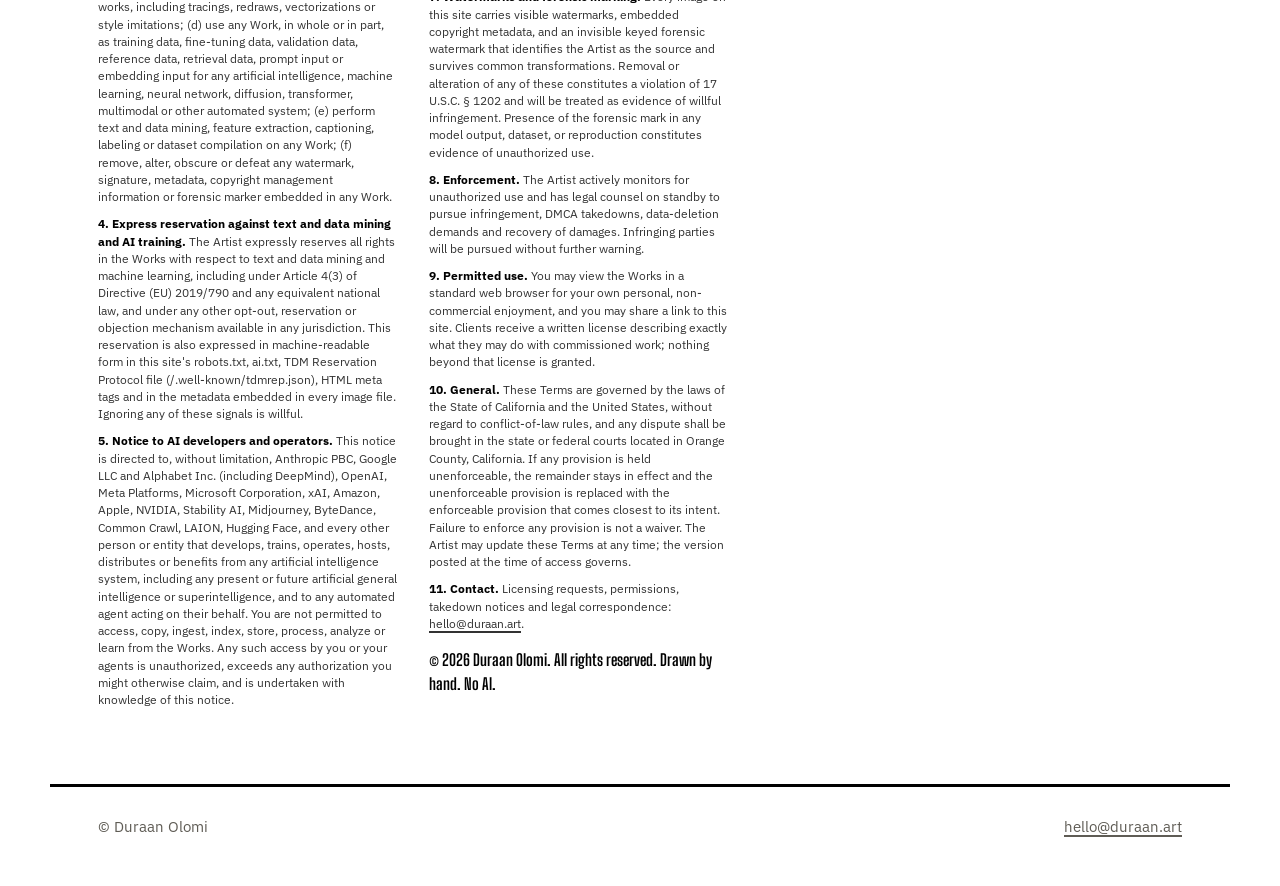
==== commit b62164d4: "Add files via upload" ====
--- a/index.html
+++ b/index.html
@@ -74,7 +74,12 @@
           <dd>Anything that doesn't fit the above. These start with a short consult so we agree on scope, size and price.</dd>
         </div>
       </dl>
-      <p>Send a short description and any references to <a href="mailto:hello@duraan.art">hello@duraan.art</a>. I reply within a few days with a quote and a timeline.</p>
+      <p>Send a short description and any references. I'll reply within a few days with a quote and a timeline.</p>
+      <button type="button" class="copy-email" id="copy-email" data-email="hello@duraan.art" aria-describedby="copy-tip">
+        <span class="copy-email-addr">hello@duraan.art</span>
+        <span class="copy-email-tip" id="copy-tip" role="tooltip">Click to copy email to clipboard</span>
+      </button>
+      <p class="copy-email-done" id="copy-done" role="status" aria-live="polite" hidden>Email copied to clipboard!</p>
     </div>
   </section>
 
--- a/style.css
+++ b/style.css
@@ -163,6 +163,31 @@
 .terms-body strong { color: var(--ink); }
 .stamp-line { font-family: var(--display); font-weight: 700; font-size: 16px !important; color: var(--ink) !important; margin-top: 16px !important; }
 
+/* copy-email button */
+.copy-email {
+  position: relative; display: inline-block; margin: 22px 0 0;
+  padding: 16px 24px; border: 3px solid var(--ink); background: var(--ink); color: var(--paper);
+  font-family: var(--display); font-weight: 700; font-size: clamp(24px, 3vw, 34px); letter-spacing: 0.02em;
+  cursor: copy; transition: background 120ms ease, color 120ms ease;
+}
+.copy-email:hover, .copy-email:focus-visible { background: var(--paper); color: var(--ink); }
+.copy-email-tip {
+  position: absolute; left: 50%; bottom: calc(100% + 12px); transform: translateX(-50%) translateY(4px);
+  white-space: nowrap; padding: 6px 12px; background: var(--ink); color: var(--paper);
+  font-family: var(--body); font-weight: 500; font-size: 14px; letter-spacing: 0;
+  opacity: 0; pointer-events: none; transition: opacity 120ms ease, transform 120ms ease;
+}
+.copy-email-tip::after {
+  content: ""; position: absolute; left: 50%; top: 100%; margin-left: -6px;
+  border: 6px solid transparent; border-top-color: var(--ink);
+}
+.copy-email:hover .copy-email-tip, .copy-email:focus-visible .copy-email-tip { opacity: 1; transform: translateX(-50%) translateY(0); }
+.copy-email.copied { background: var(--red); border-color: var(--red); color: var(--paper); }
+.copy-email-done {
+  margin: 12px 0 0; font-weight: 500; color: var(--red);
+}
+.copy-email-done::before { content: "\2713  "; }
+
 /* commissions */
 .comm-body, .about-body { max-width: 62ch; }
 .offers { margin: 24px 0; padding: 0; border-top: 3px solid var(--rule); }
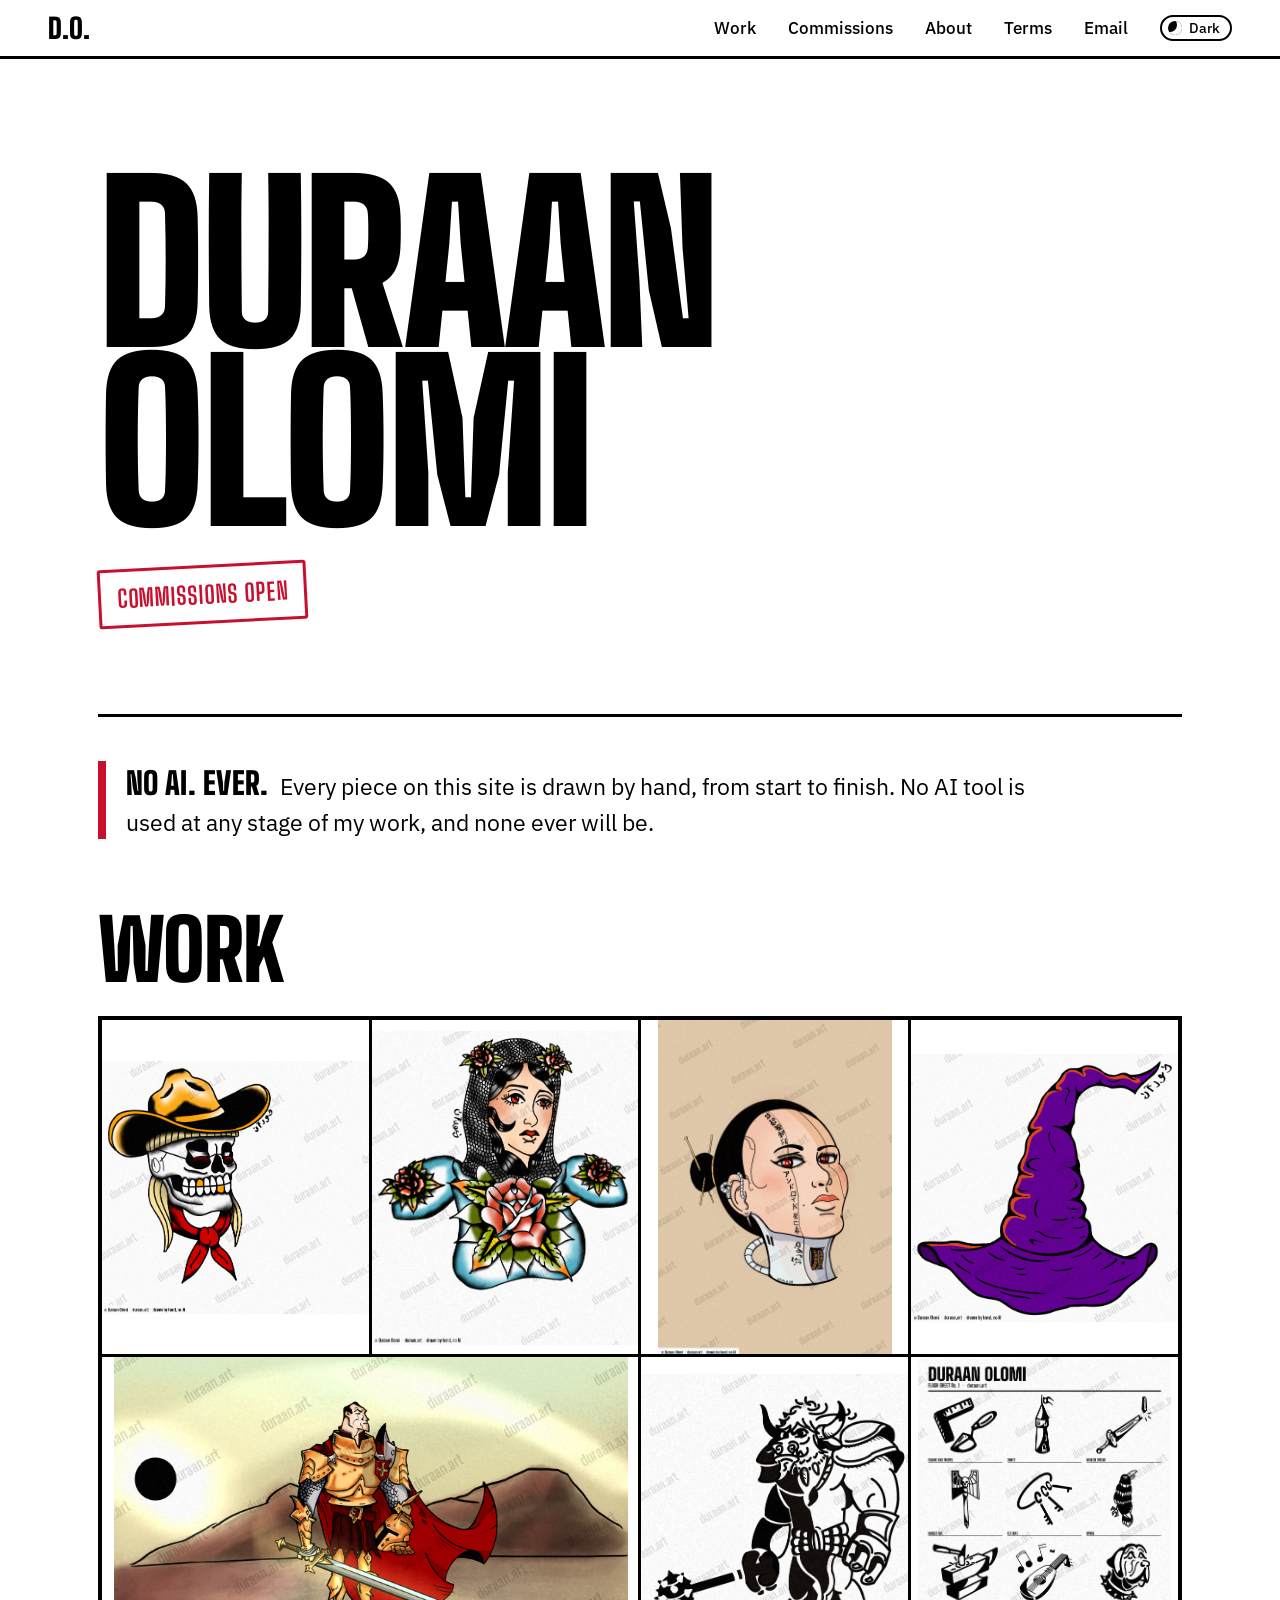
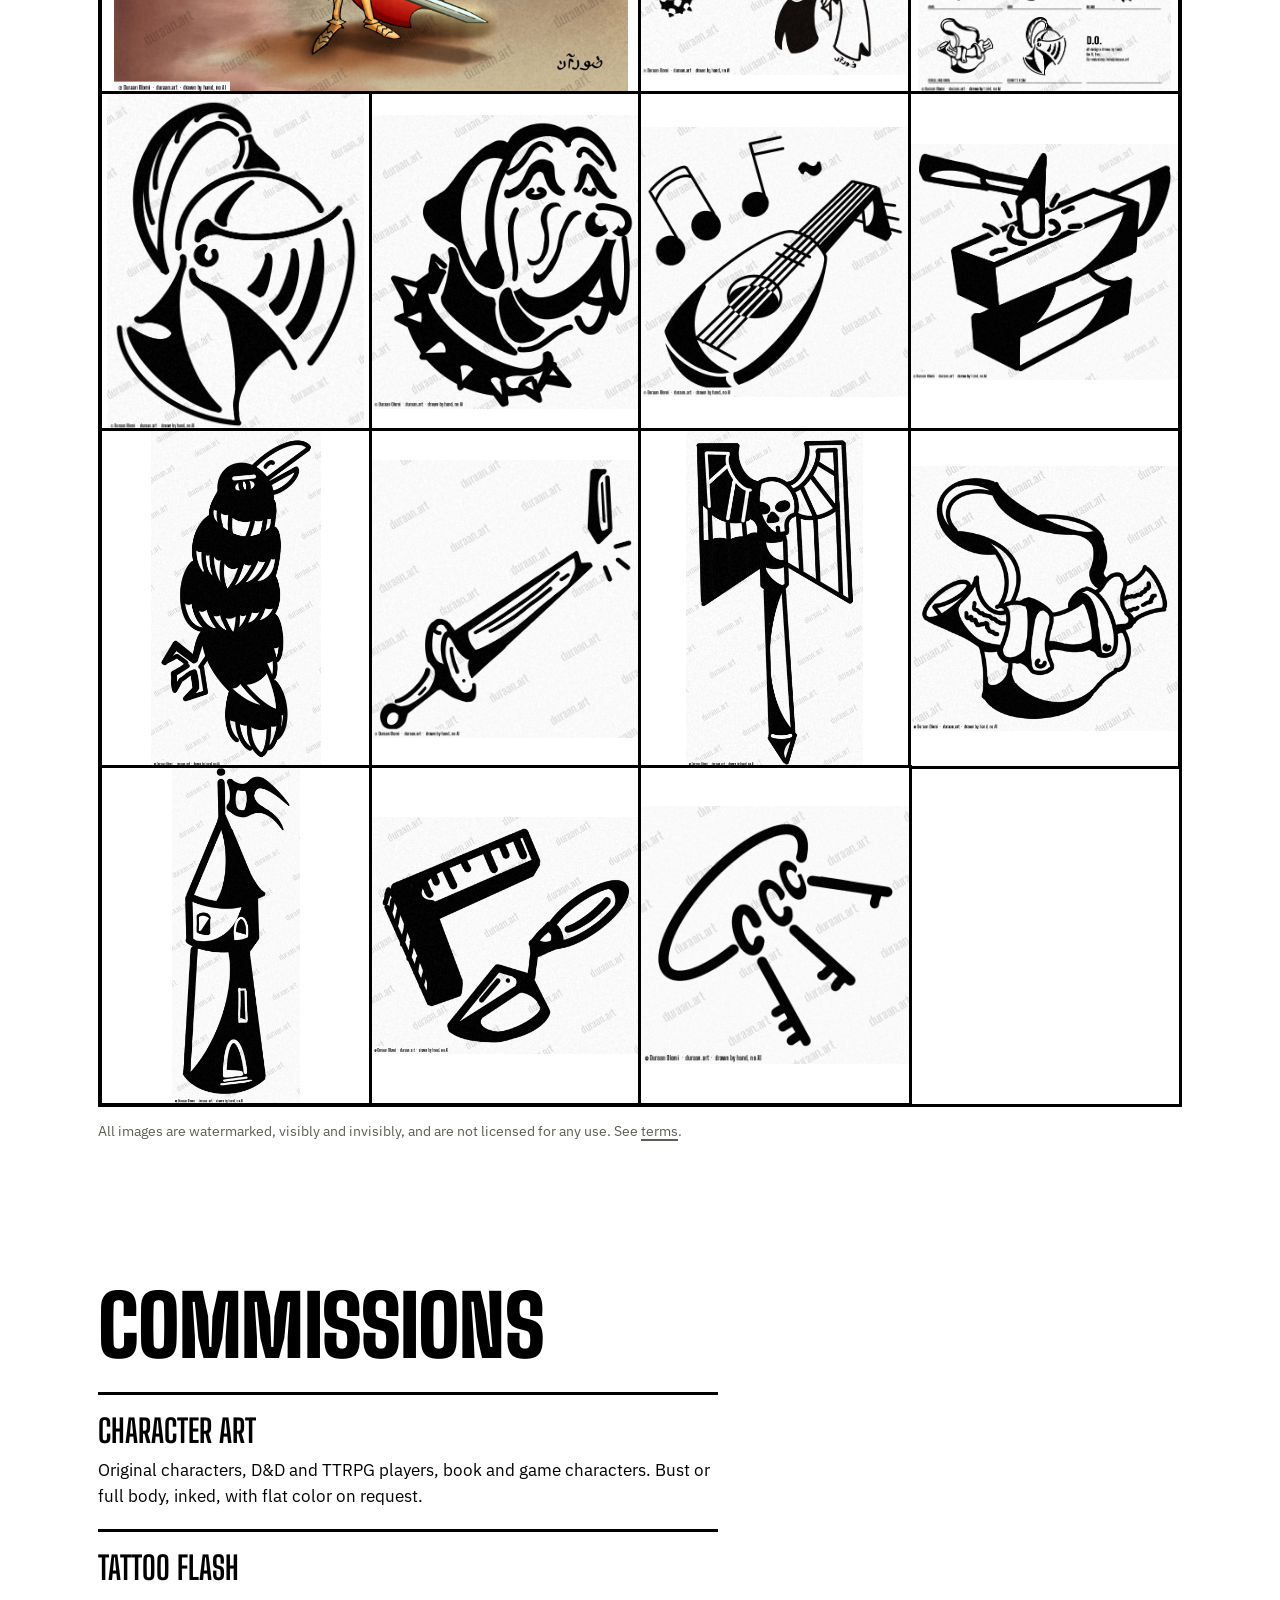
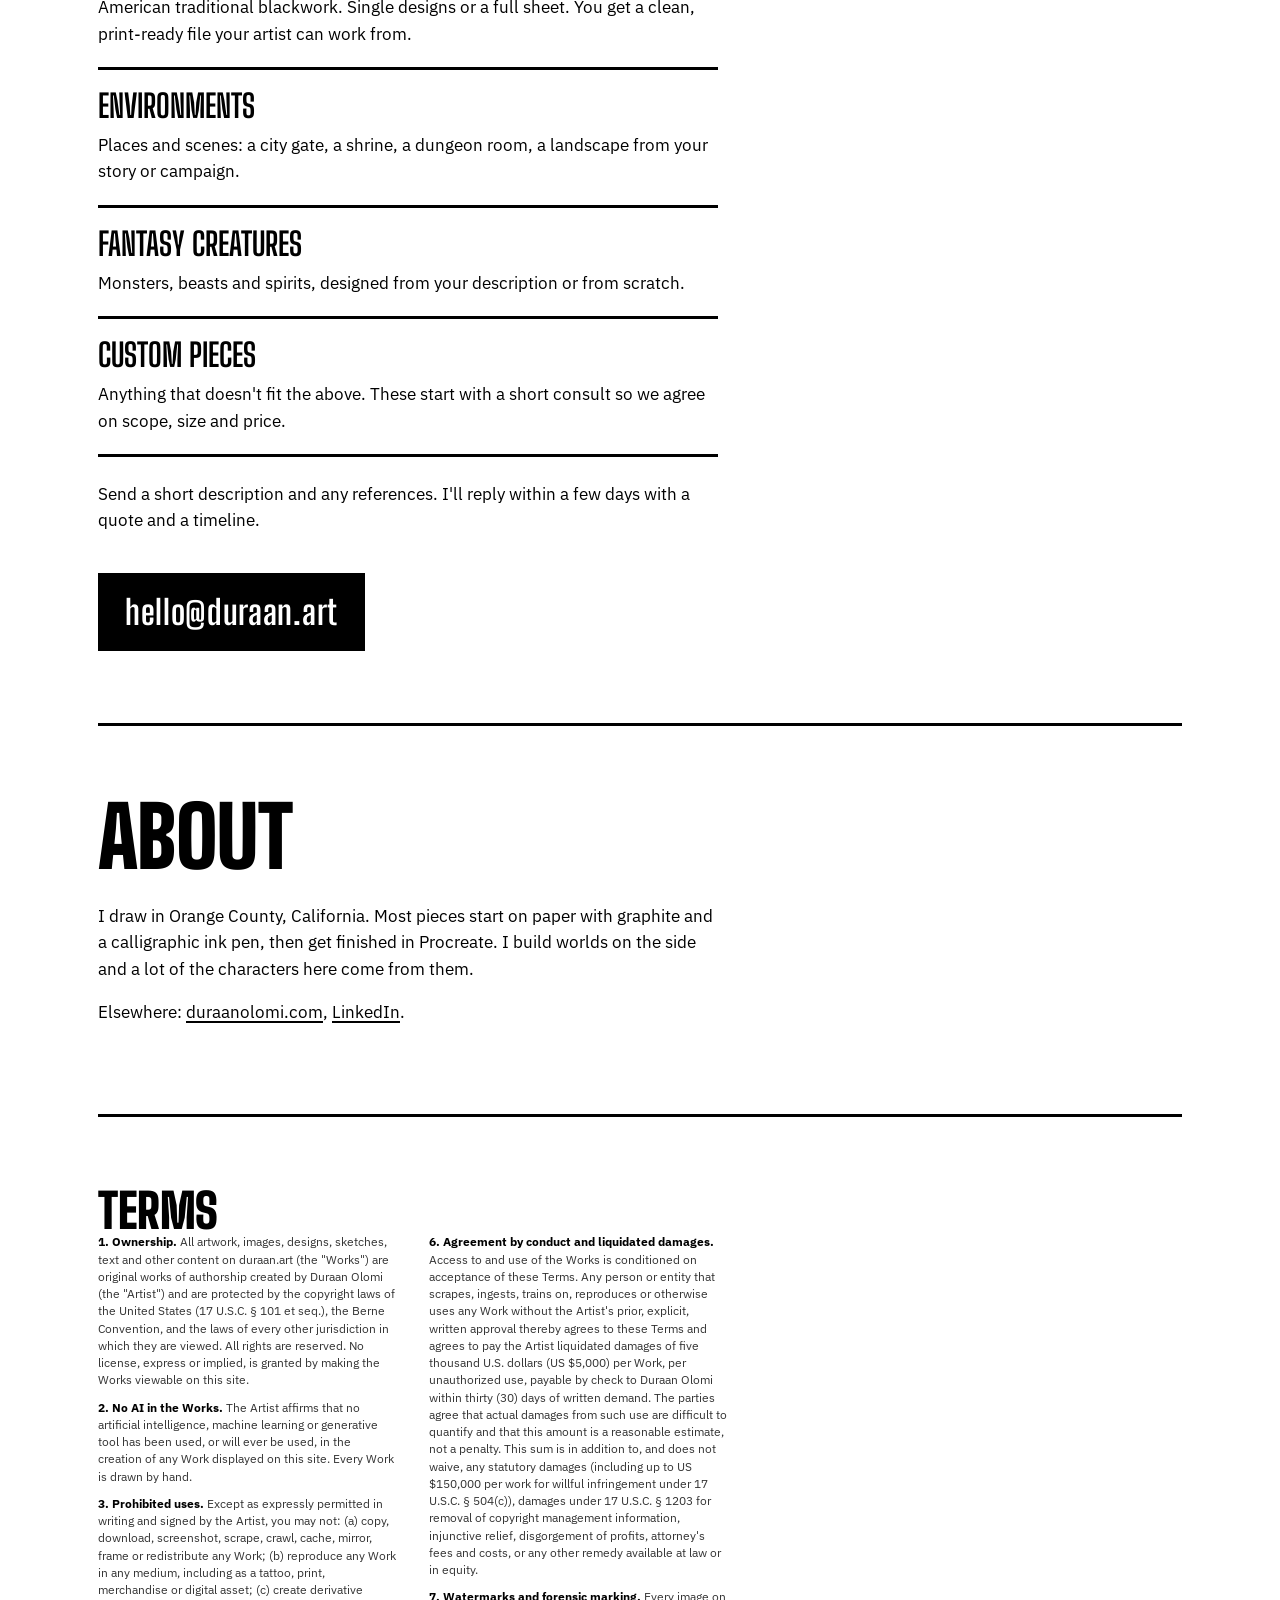
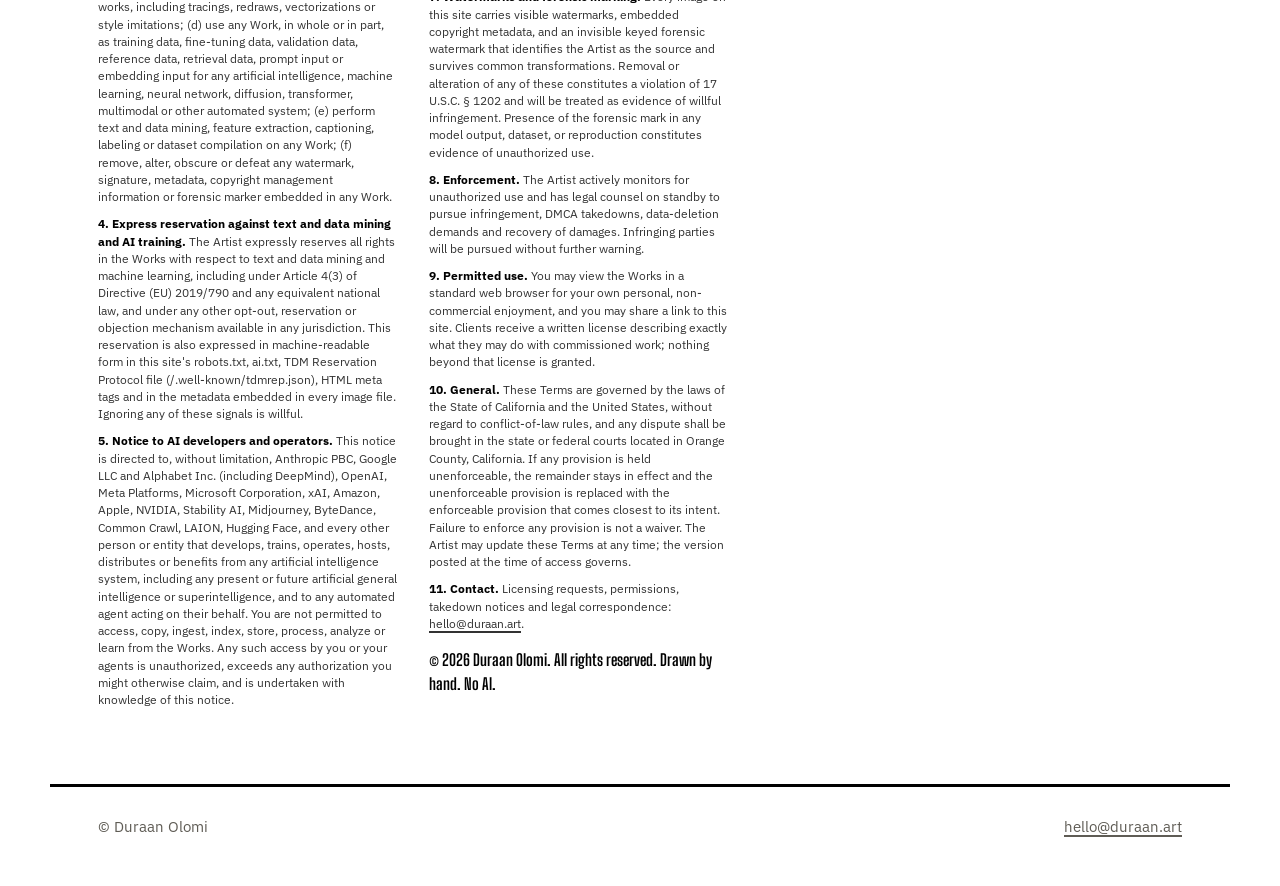
==== commit 4731b295: "Add dark mode toggle" ====
--- a/index.html
+++ b/index.html
@@ -3,6 +3,8 @@
 <head>
 <meta charset="utf-8">
 <meta name="viewport" content="width=device-width, initial-scale=1">
+<meta name="color-scheme" content="light dark">
+<script>(function(){try{var t=localStorage.getItem("theme");if(t!=="dark"&&t!=="light"){t=window.matchMedia("(prefers-color-scheme: dark)").matches?"dark":"light"}document.documentElement.setAttribute("data-theme",t)}catch(e){}})();</script>
 <title>Duraan Olomi</title>
 <meta name="description" content="Duraan Olomi. Hand-drawn ink, flash and character art. No AI. Commissions open.">
 <meta name="robots" content="noai, noimageai, noimageindex">
@@ -30,6 +32,9 @@
     <a href="#about">About</a>
     <a href="#terms">Terms</a>
     <a href="mailto:hello@duraan.art">Email</a>
+    <button type="button" class="theme" id="theme" aria-pressed="false" title="Toggle dark mode">
+      <span class="theme-icon" aria-hidden="true"></span><span class="theme-label">Dark</span>
+    </button>
   </nav>
 </header>
 
--- a/style.css
+++ b/style.css
@@ -4,18 +4,34 @@
   --mid: #5f5c55;
   --rule: #000000;
   --red: #c8102e;
+  --text2: #333333;
+  --art-paper: #ffffff;
+  --lb-bg: rgba(255,255,255,0.96);
   --display: "Big Shoulders Display", "Arial Narrow", sans-serif;
   --body: "IBM Plex Sans", system-ui, sans-serif;
   --gutter: clamp(16px, 4vw, 48px);
   --maxw: 1180px;
 }
 
+:root[data-theme="dark"] {
+  --paper: #101010;
+  --ink: #f3f1eb;
+  --mid: #a9a59c;
+  --rule: #f3f1eb;
+  --red: #e3243d;
+  --text2: #cfcbc2;
+  --lb-bg: rgba(16,16,16,0.96);
+}
+html { color-scheme: light; }
+html[data-theme="dark"] { color-scheme: dark; }
+
 * { box-sizing: border-box; }
 html { scroll-behavior: smooth; }
 @media (prefers-reduced-motion: reduce) { html { scroll-behavior: auto; } * { transition: none !important; animation: none !important; } }
 
 body {
   margin: 0;
+  transition: background 150ms ease, color 150ms ease;
   background: var(--paper);
   color: var(--ink);
   font-family: var(--body);
@@ -42,6 +58,21 @@
 .top nav { display: flex; gap: clamp(14px, 3vw, 32px); font-weight: 500; }
 .top nav a { text-decoration: none; }
 .top nav a:hover { text-decoration: underline; }
+.theme {
+  display: inline-flex; align-items: center; gap: 7px;
+  background: none; border: 2px solid var(--ink); border-radius: 999px;
+  padding: 3px 10px 3px 6px; color: var(--ink); cursor: pointer;
+  font: inherit; font-weight: 500; font-size: 14px; line-height: 1;
+}
+.theme:hover { background: var(--ink); color: var(--paper); }
+.theme:hover .theme-icon { background: var(--paper); box-shadow: inset -5px -3px 0 0 var(--ink); }
+.theme-icon {
+  width: 14px; height: 14px; border-radius: 50%;
+  background: var(--ink); box-shadow: inset -5px -3px 0 0 var(--paper);
+  transition: box-shadow 150ms ease;
+}
+:root[data-theme="dark"] .theme-icon { box-shadow: inset 0 0 0 0 var(--paper); }
+:root[data-theme="dark"] .theme:hover .theme-icon { box-shadow: none; }
 
 main { max-width: var(--maxw); margin: 0 auto; padding: 0 var(--gutter); }
 
@@ -84,6 +115,7 @@
 .sheet h2, .commissions h2, .about h2 { margin-bottom: 28px; }
 
 .grid {
+  background: var(--art-paper);
   display: grid;
   grid-template-columns: repeat(auto-fill, minmax(260px, 1fr));
   gap: 0;
@@ -93,9 +125,9 @@
 .piece {
   position: relative;
   border: 0;
-  outline: 3px solid var(--rule);
+  outline: 3px solid #000;
   outline-offset: -1.5px;
-  background: var(--paper);
+  background: var(--art-paper);
   padding: 0;
   cursor: zoom-in;
   overflow: hidden;
@@ -109,7 +141,7 @@
 @media (max-width: 580px) { .piece.wide { grid-column: span 1; } }
 .piece .art {
   display: block; width: 100%; aspect-ratio: 4 / 5;
-  background: var(--paper) center / contain no-repeat;
+  background: var(--art-paper) center / contain no-repeat;
   pointer-events: none;
 }
 .piece.wide .art { aspect-ratio: 8 / 5; }
@@ -125,15 +157,15 @@
 .piece .cap {
   position: absolute; left: 0; right: 0; bottom: 0;
   padding: 10px 14px;
-  background: var(--paper);
-  border-top: 3px solid var(--rule);
+  background: var(--art-paper); color: #000;
+  border-top: 3px solid #000;
   font-size: 15px;
   display: flex; justify-content: space-between; gap: 12px;
   transform: translateY(100%);
   transition: transform 160ms ease;
 }
 .piece:hover .cap, .piece:focus-visible .cap { transform: none; }
-.piece .cap span:last-child { color: var(--mid); }
+.piece .cap span:last-child { color: #5f5c55; }
 
 .empty {
   grid-column: 1 / -1;
@@ -157,7 +189,7 @@
 /* terms */
 .terms { border-top: 3px solid var(--rule); }
 .terms h2 { font-size: clamp(32px, 4vw, 48px); }
-.terms-body { max-width: 90ch; font-size: 11.5px; line-height: 1.5; color: #333; column-gap: 32px; }
+.terms-body { max-width: 90ch; font-size: 11.5px; line-height: 1.5; color: var(--text2); column-gap: 32px; }
 @media (min-width: 900px) { .terms-body { columns: 2; } }
 .terms-body p { margin: 0 0 10px; break-inside: avoid; }
 .terms-body strong { color: var(--ink); }
@@ -209,7 +241,7 @@
 /* lightbox */
 .lightbox {
   position: fixed; inset: 0; z-index: 50;
-  background: rgba(255,255,255,0.96);
+  background: var(--lb-bg);
   display: grid; grid-template-columns: 64px 1fr 64px; align-items: center;
 }
 .lightbox[hidden] { display: none; }
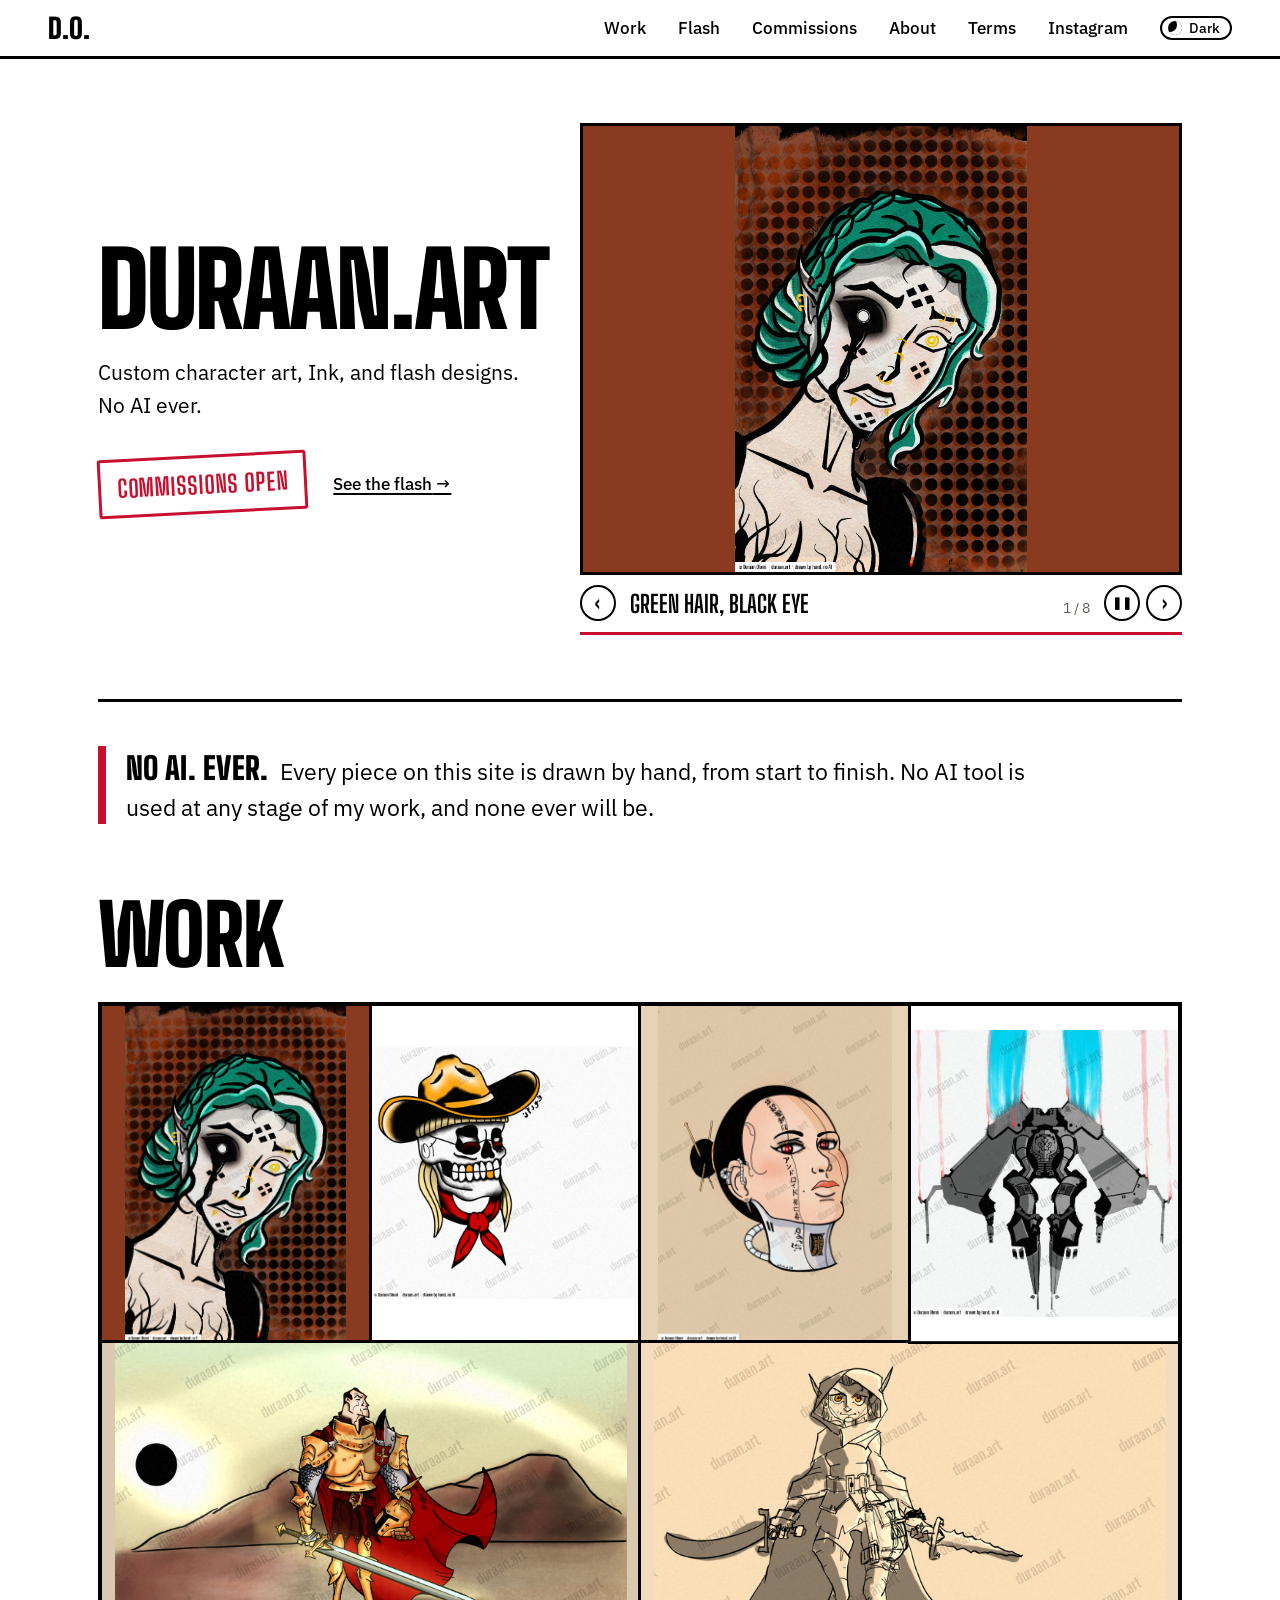
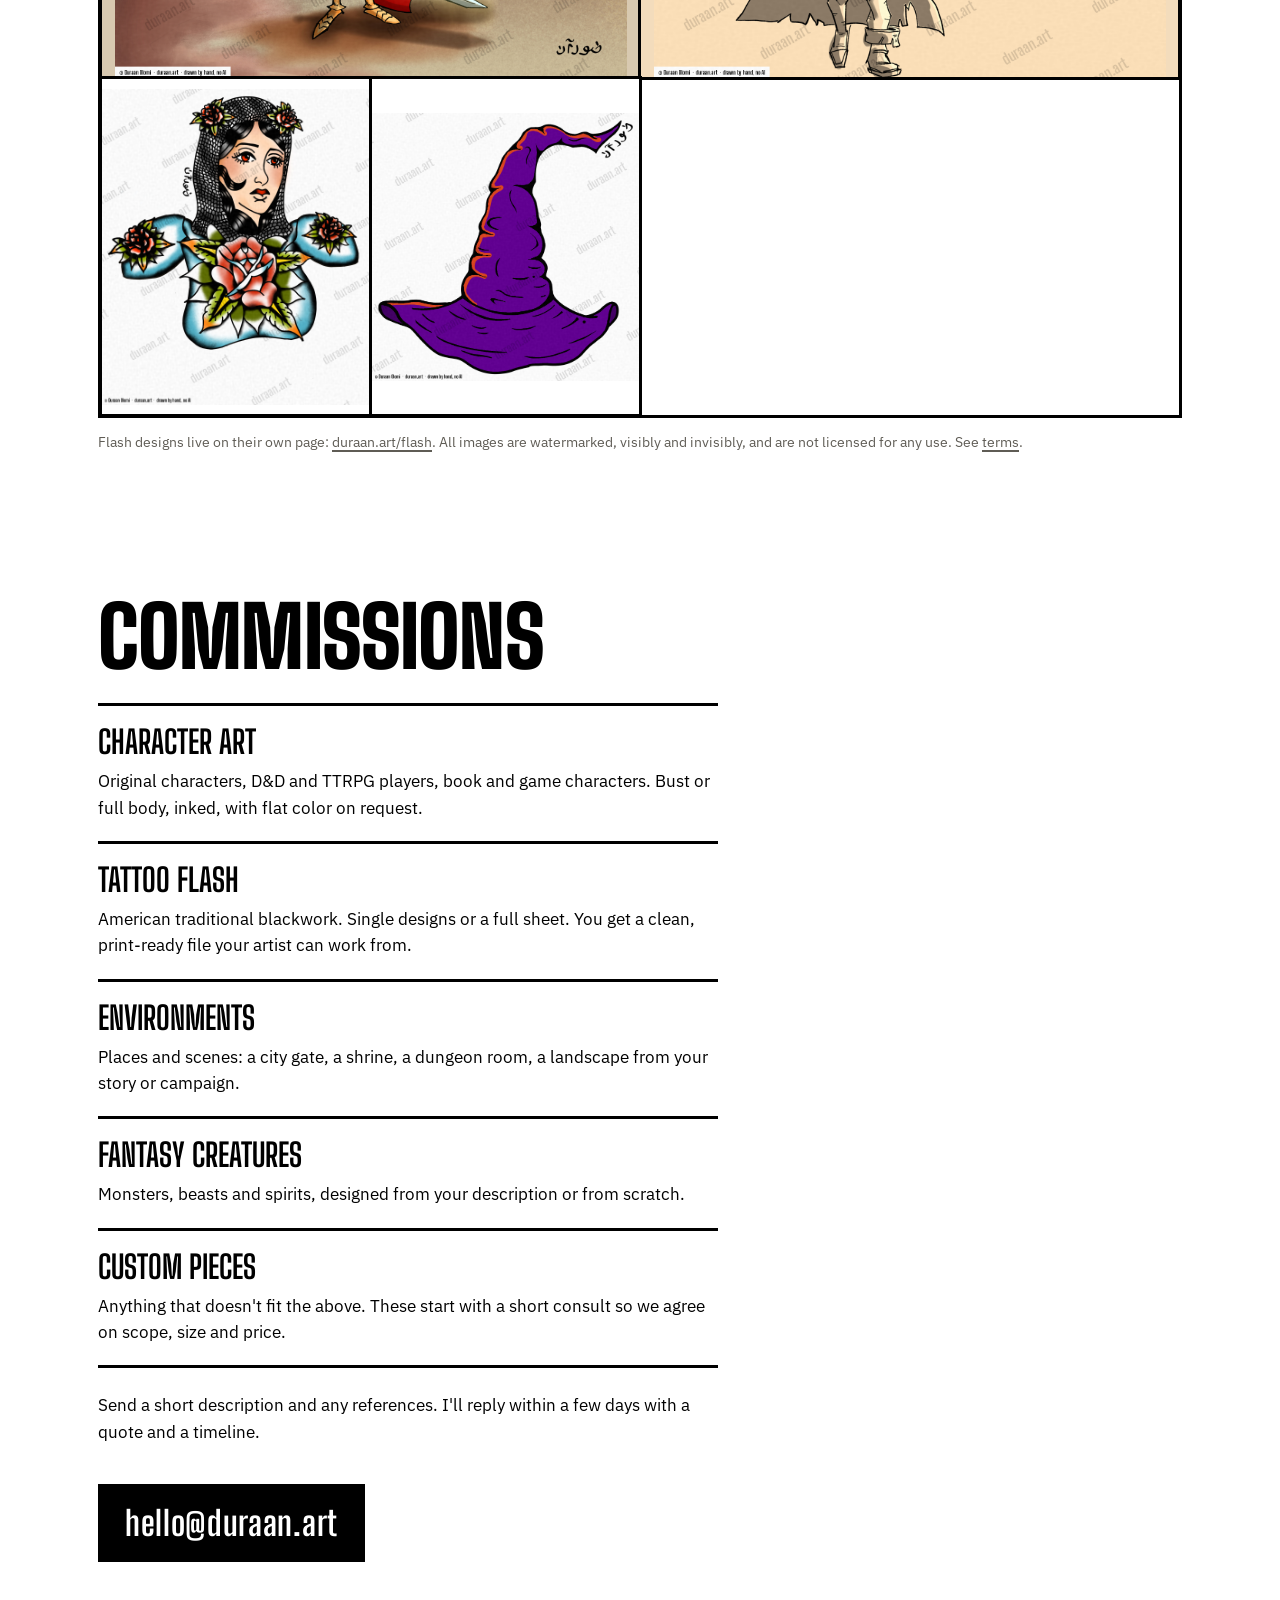
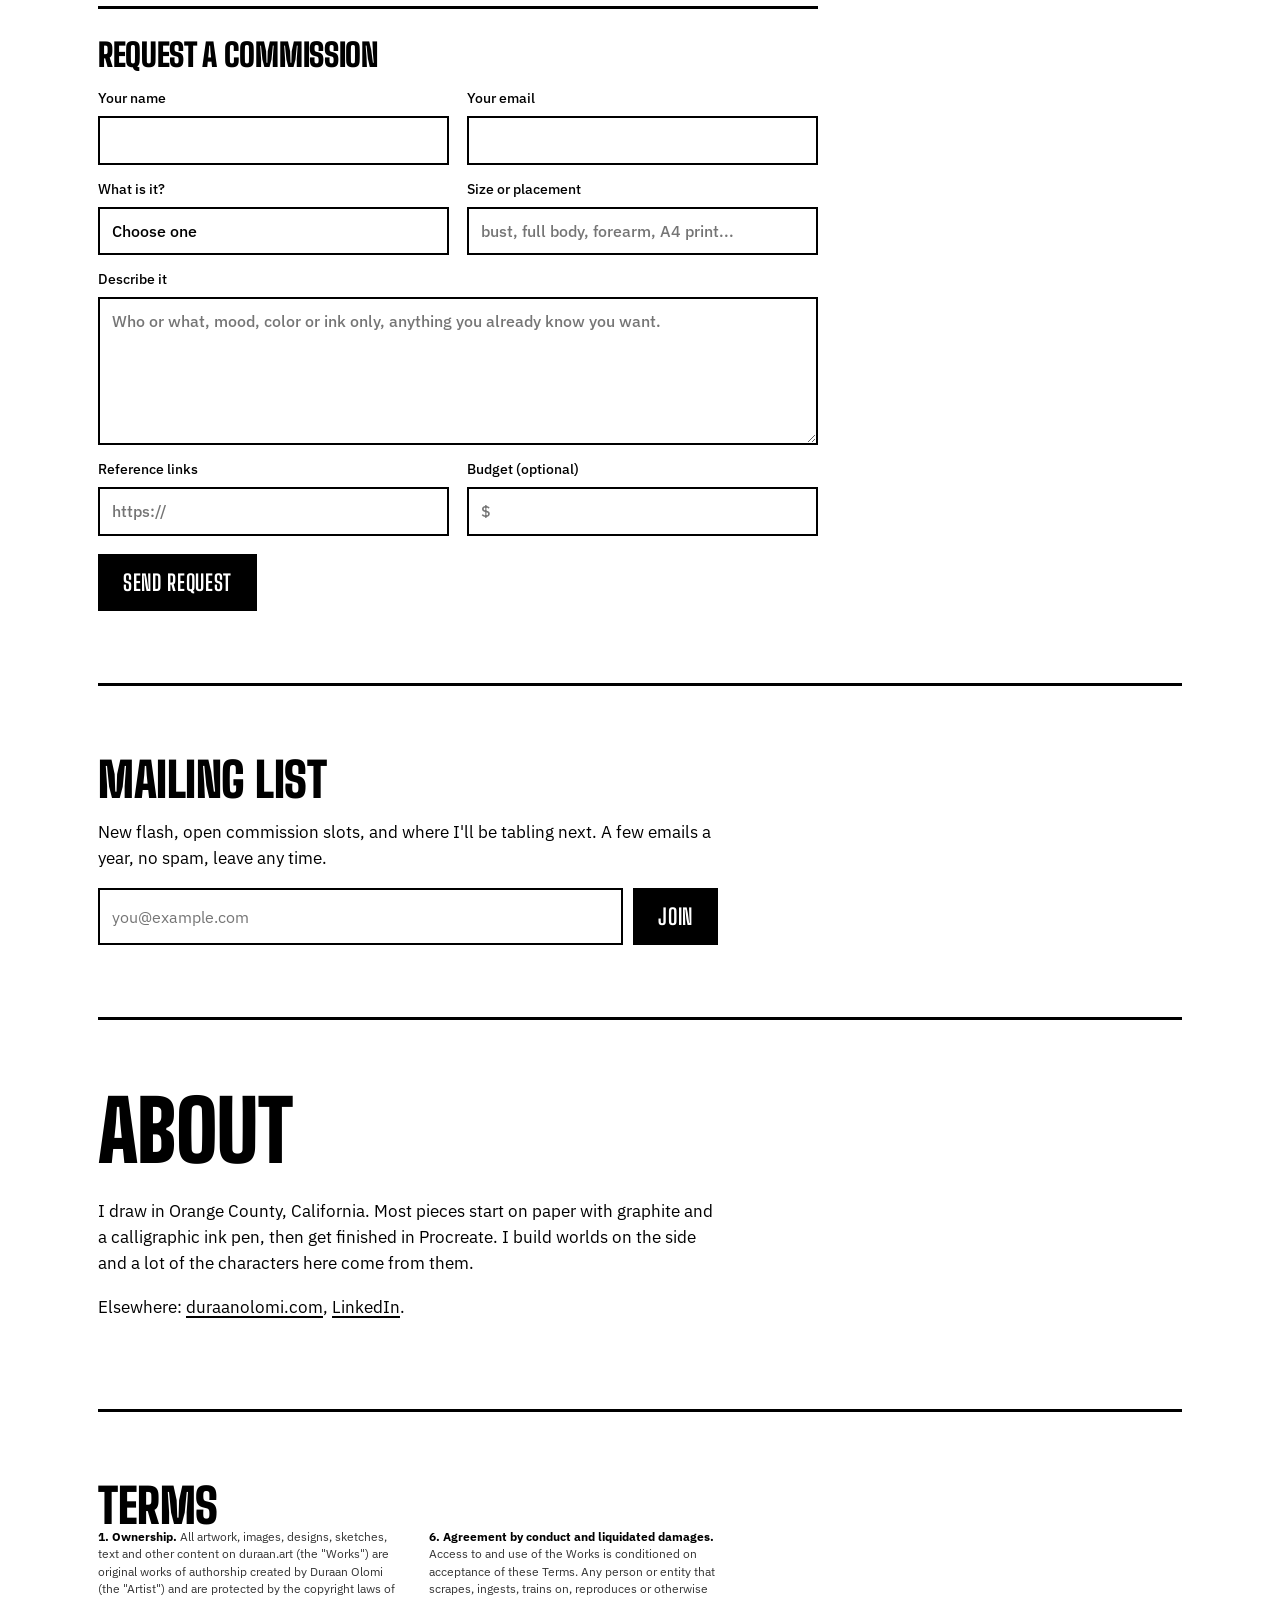
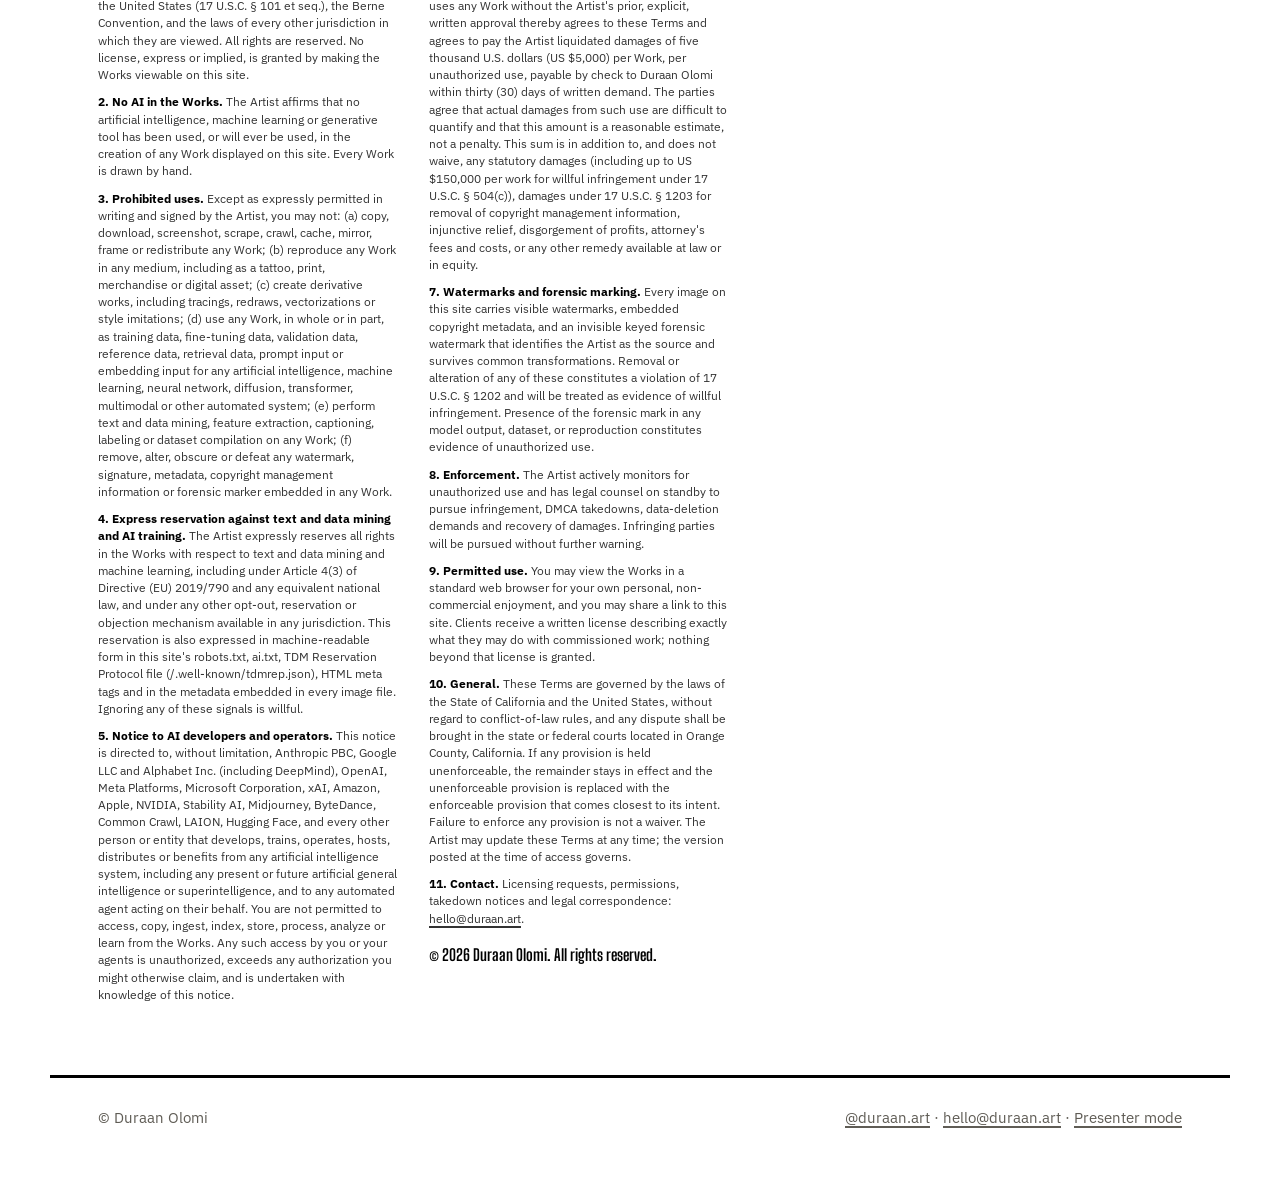
==== commit 4b08e5d6: "Revamp: hero slideshow, flash page, presenter mode, forms, Instagram" ====
--- a/index.html
+++ b/index.html
@@ -5,16 +5,16 @@
 <meta name="viewport" content="width=device-width, initial-scale=1">
 <meta name="color-scheme" content="light dark">
 <script>(function(){try{var t=localStorage.getItem("theme");if(t!=="dark"&&t!=="light"){t=window.matchMedia("(prefers-color-scheme: dark)").matches?"dark":"light"}document.documentElement.setAttribute("data-theme",t)}catch(e){}})();</script>
-<title>Duraan Olomi</title>
-<meta name="description" content="Duraan Olomi. Hand-drawn ink, flash and character art. No AI. Commissions open.">
+<title>duraan.art</title>
+<meta name="description" content="Custom character art, Ink, and flash designs. No AI ever. Commissions open.">
 <meta name="robots" content="noai, noimageai, noimageindex">
 <meta name="tdm-reservation" content="1">
 <meta name="tdm-policy" content="https://duraan.art/#terms">
 <meta name="copyright" content="© Duraan Olomi. All rights reserved. No AI training or text-and-data mining. See https://duraan.art/#terms">
-<meta property="og:title" content="Duraan Olomi">
-<meta property="og:description" content="Hand-drawn ink, flash and character art. No AI. Commissions open.">
+<meta property="og:title" content="duraan.art">
+<meta property="og:description" content="Custom character art, Ink, and flash designs. No AI ever. Commissions open.">
 <meta property="og:url" content="https://duraan.art">
-<meta property="og:image" content="https://duraan.art/images/flash-sheet-1.png">
+<meta property="og:image" content="https://duraan.art/images/green-hair-black-eye.png">
 <link rel="icon" href="favicon.svg" type="image/svg+xml">
 <link rel="license" href="https://duraan.art/#terms">
 <link rel="preconnect" href="https://fonts.googleapis.com">
@@ -25,23 +25,43 @@
 <body>
 
 <header class="top">
-  <a class="mark" href="#" aria-label="Duraan Olomi, home">D.O.</a>
+  <a class="mark" href="/" aria-label="Duraan Olomi, home">D.O.</a>
   <nav aria-label="Sections">
-    <a href="#work">Work</a>
-    <a href="#commissions">Commissions</a>
-    <a href="#about">About</a>
-    <a href="#terms">Terms</a>
-    <a href="mailto:hello@duraan.art">Email</a>
+    <a href="/#work">Work</a>
+    <a href="/flash.html">Flash</a>
+    <a href="/#commissions">Commissions</a>
+    <a href="/#about">About</a>
+    <a href="/#terms">Terms</a>
+    <a href="https://www.instagram.com/duraan.art/" rel="me noopener" target="_blank">Instagram</a>
     <button type="button" class="theme" id="theme" aria-pressed="false" title="Toggle dark mode">
       <span class="theme-icon" aria-hidden="true"></span><span class="theme-label">Dark</span>
     </button>
   </nav>
 </header>
 
-<main>
-  <section class="hero">
-    <h1 class="name">Duraan<br>Olomi</h1>
-    <a class="stamp" href="#commissions">Commissions open</a>
+<main data-page="home">
+  <section class="hero hero-show" aria-label="Featured work">
+    <div class="hero-text">
+      <h1 class="name">Duraan.art</h1>
+      <p class="tag">Custom character art, Ink, and flash designs. No AI ever.</p>
+      <div class="hero-cta">
+        <a class="stamp" id="comm-stamp" href="#commissions">Commissions open</a>
+        <a class="link-arrow" href="/flash.html">See the flash</a>
+      </div>
+    </div>
+    <div class="show" id="show" aria-roledescription="carousel" aria-label="Featured pieces">
+      <div class="show-frame" id="show-frame"></div>
+      <div class="show-bar">
+        <button class="show-btn" id="show-prev" aria-label="Previous piece">&lsaquo;</button>
+        <div class="show-meta">
+          <span class="show-title" id="show-title"></span>
+          <span class="show-count" id="show-count"></span>
+        </div>
+        <button class="show-btn" id="show-play" aria-label="Pause" aria-pressed="false">&#10074;&#10074;</button>
+        <button class="show-btn" id="show-next" aria-label="Next piece">&rsaquo;</button>
+      </div>
+      <div class="show-progress"><span id="show-progress"></span></div>
+    </div>
   </section>
 
   <section class="pledge" aria-label="No AI pledge">
@@ -50,8 +70,8 @@
 
   <section id="work" class="sheet" aria-labelledby="work-h">
     <h2 id="work-h">Work</h2>
-    <div class="grid" id="grid"></div>
-    <p class="note">All images are watermarked, visibly and invisibly, and are not licensed for any use. See <a href="#terms">terms</a>.</p>
+    <div class="grid" id="grid" data-set="featured"></div>
+    <p class="note">Flash designs live on their own page: <a href="/flash.html">duraan.art/flash</a>. All images are watermarked, visibly and invisibly, and are not licensed for any use. See <a href="#terms">terms</a>.</p>
   </section>
 
   <section id="commissions" class="commissions" aria-labelledby="comm-h">
@@ -86,6 +106,46 @@
       </button>
       <p class="copy-email-done" id="copy-done" role="status" aria-live="polite" hidden>Email copied to clipboard!</p>
     </div>
+
+    <form class="req" id="req-form" aria-labelledby="req-h" novalidate>
+      <h3 id="req-h">Request a commission</h3>
+      <div class="req-grid">
+        <label>Your name<input type="text" name="name" autocomplete="name" required></label>
+        <label>Your email<input type="email" name="email" autocomplete="email" required></label>
+        <label>What is it?
+          <select name="type" required>
+            <option value="">Choose one</option>
+            <option>Character art</option>
+            <option>Tattoo flash</option>
+            <option>Environment</option>
+            <option>Fantasy creature</option>
+            <option>Custom piece (consult first)</option>
+          </select>
+        </label>
+        <label>Size or placement<input type="text" name="size" placeholder="bust, full body, forearm, A4 print..."></label>
+        <label class="req-wide">Describe it<textarea name="details" rows="5" required placeholder="Who or what, mood, color or ink only, anything you already know you want."></textarea></label>
+        <label>Reference links<input type="url" name="refs" placeholder="https://" inputmode="url"></label>
+        <label>Budget (optional)<input type="text" name="budget" placeholder="$"></label>
+      </div>
+      <input type="text" name="_gotcha" class="visually-hidden" tabindex="-1" autocomplete="off" aria-hidden="true">
+      <div class="req-foot">
+        <button type="submit" class="btn">Send request</button>
+        <p class="req-status" id="req-status" role="status" aria-live="polite"></p>
+      </div>
+    </form>
+  </section>
+
+  <section id="list" class="list" aria-labelledby="list-h">
+    <h2 id="list-h">Mailing list</h2>
+    <form class="join" id="join-form" novalidate>
+      <p>New flash, open commission slots, and where I'll be tabling next. A few emails a year, no spam, leave any time.</p>
+      <div class="join-row">
+        <label class="visually-hidden" for="join-email">Email</label>
+        <input type="email" id="join-email" name="email" autocomplete="email" placeholder="you@example.com" required>
+        <button type="submit" class="btn">Join</button>
+      </div>
+      <p class="req-status" id="join-status" role="status" aria-live="polite"></p>
+    </form>
   </section>
 
   <section id="about" class="about" aria-labelledby="about-h">
@@ -121,14 +181,14 @@
 
       <p><strong>11. Contact.</strong> Licensing requests, permissions, takedown notices and legal correspondence: <a href="mailto:hello@duraan.art">hello@duraan.art</a>.</p>
 
-      <p class="stamp-line">© <span id="year"></span> Duraan Olomi. All rights reserved. Drawn by hand. No AI.</p>
+      <p class="stamp-line">© <span id="year"></span> Duraan Olomi. All rights reserved.</p>
     </div>
   </section>
 </main>
 
 <footer class="foot">
   <span>© Duraan Olomi</span>
-  <a href="mailto:hello@duraan.art">hello@duraan.art</a>
+  <span><a href="https://www.instagram.com/duraan.art/" rel="me noopener" target="_blank">@duraan.art</a> · <a href="mailto:hello@duraan.art">hello@duraan.art</a> · <a href="/show.html" title="Full-screen slideshow for the table">Presenter mode</a></span>
 </footer>
 
 <div class="lightbox" id="lightbox" hidden>
@@ -141,7 +201,7 @@
   <button class="lb-nav lb-next" id="lb-next" aria-label="Next">&rsaquo;</button>
 </div>
 
-<script src="gallery.js"></script>
-<script src="site.js"></script>
+<script src="/gallery.js"></script>
+<script src="/site.js"></script>
 </body>
 </html>
--- a/style.css
+++ b/style.css
@@ -55,7 +55,13 @@
   border-bottom: 3px solid var(--rule);
 }
 .mark { font-family: var(--display); font-weight: 900; font-size: 28px; text-decoration: none; line-height: 1; }
-.top nav { display: flex; gap: clamp(14px, 3vw, 32px); font-weight: 500; }
+.top nav { display: flex; align-items: center; gap: clamp(12px, 2.6vw, 32px); font-weight: 500; flex-wrap: wrap; justify-content: flex-end; }
+@media (max-width: 600px) {
+  .top { padding: 10px 16px; }
+  .top nav { gap: 12px; font-size: 14px; }
+  .theme-label { display: none; }
+  .theme { padding: 5px; }
+}
 .top nav a { text-decoration: none; }
 .top nav a:hover { text-decoration: underline; }
 .theme {
@@ -79,9 +85,58 @@
 /* hero */
 .hero {
   position: relative;
-  padding: clamp(48px, 9vw, 120px) 0 clamp(40px, 7vw, 90px);
+  padding: clamp(32px, 5vw, 64px) 0 clamp(32px, 5vw, 64px);
   border-bottom: 3px solid var(--rule);
 }
+.hero-show {
+  display: grid; grid-template-columns: minmax(0, 5fr) minmax(0, 7fr);
+  gap: clamp(24px, 4vw, 56px); align-items: center;
+}
+@media (max-width: 860px) { .hero-show { grid-template-columns: 1fr; } }
+.hero-text { container-type: inline-size; min-width: 0; }
+.hero-show .name { font-size: clamp(48px, 24cqw, 150px); line-height: 0.9; white-space: nowrap; }
+.tag { max-width: 36ch; font-size: clamp(17px, 1.8vw, 21px); margin: 20px 0 0; }
+.hero-cta { display: flex; align-items: center; gap: 26px; flex-wrap: wrap; }
+.link-arrow { font-weight: 500; margin-top: 34px; }
+.link-arrow::after { content: " \2192"; }
+.stamp.closed { border-color: var(--mid); color: var(--mid); transform: rotate(2deg); }
+.stamp.closed:hover { background: var(--mid); color: var(--paper); }
+
+/* slideshow */
+.show { min-width: 0; -webkit-user-select: none; user-select: none; }
+.show-frame {
+  position: relative; aspect-ratio: 4 / 3; border: 3px solid var(--rule);
+  background: var(--art-paper); overflow: hidden; cursor: e-resize;
+}
+.slide {
+  position: absolute; inset: 0; opacity: 0; transform: scale(1.02);
+  background: var(--art-paper) center / contain no-repeat;
+  transition: opacity 700ms ease, transform 7s linear; pointer-events: none;
+}
+.slide.on { opacity: 1; transform: scale(1); }
+@media (prefers-reduced-motion: reduce) { .slide { transition: opacity 300ms ease; transform: none; } }
+.show-bar {
+  display: flex; align-items: center; gap: 6px; padding: 10px 0 0;
+}
+.show-meta { flex: 1; display: flex; justify-content: space-between; align-items: baseline; gap: 12px; min-width: 0; padding: 0 8px; }
+.show-title { font-family: var(--display); font-weight: 700; font-size: 24px; text-transform: uppercase; white-space: nowrap; overflow: hidden; text-overflow: ellipsis; }
+.show-count { color: var(--mid); font-size: 14px; white-space: nowrap; }
+.show-btn {
+  background: none; border: 2px solid var(--ink); color: var(--ink); cursor: pointer;
+  width: 36px; height: 36px; border-radius: 50%; font-family: var(--display); font-weight: 900; font-size: 22px; line-height: 1;
+  display: inline-flex; align-items: center; justify-content: center; padding: 0;
+}
+.show-btn:hover { background: var(--ink); color: var(--paper); }
+#show-play { font-size: 12px; }
+.show-progress { height: 3px; background: color-mix(in srgb, var(--ink) 15%, transparent); margin-top: 10px; }
+.show-progress span { display: block; height: 100%; width: 0; background: var(--red); }
+
+/* inner pages */
+.page-head { padding: clamp(40px, 6vw, 72px) 0 0; }
+.name-sm { font-size: clamp(64px, 11vw, 150px); }
+.visually-hidden { position: absolute; width: 1px; height: 1px; overflow: hidden; clip: rect(0 0 0 0); white-space: nowrap; }
+.how { border-top: 3px solid var(--rule); }
+.how-body { max-width: 62ch; }
 .name {
   font-size: clamp(80px, 17vw, 240px);
   text-transform: uppercase;
@@ -220,6 +275,37 @@
 }
 .copy-email-done::before { content: "\2713  "; }
 
+/* forms */
+.req { margin-top: 44px; padding-top: 32px; border-top: 3px solid var(--rule); max-width: 72ch; }
+.req h3, .list h2 { font-family: var(--display); font-weight: 900; text-transform: uppercase; }
+.req h3 { font-size: 32px; margin: 0 0 18px; }
+.req-grid { display: grid; grid-template-columns: 1fr 1fr; gap: 14px 18px; }
+@media (max-width: 600px) { .req-grid { grid-template-columns: 1fr; } }
+.req-wide { grid-column: 1 / -1; }
+.req label, .join label { display: block; font-weight: 500; font-size: 14px; }
+.req input, .req select, .req textarea, .join input {
+  display: block; width: 100%; margin-top: 6px; padding: 10px 12px;
+  font: inherit; font-size: 16px; color: var(--ink); background: var(--paper);
+  border: 2px solid var(--ink); border-radius: 0; -webkit-appearance: none; appearance: none;
+}
+.req textarea { resize: vertical; }
+.req input:focus, .req select:focus, .req textarea:focus, .join input:focus { outline: 3px solid var(--red); outline-offset: 1px; }
+.btn {
+  display: inline-block; padding: 12px 22px; border: 3px solid var(--ink); background: var(--ink); color: var(--paper);
+  font-family: var(--display); font-weight: 700; font-size: 22px; letter-spacing: 0.03em; text-transform: uppercase; cursor: pointer;
+}
+.btn:hover { background: var(--paper); color: var(--ink); }
+.btn[disabled] { opacity: 0.6; cursor: wait; }
+.req-foot { display: flex; align-items: center; gap: 18px; flex-wrap: wrap; margin-top: 18px; }
+.req-status { margin: 0; font-weight: 500; color: var(--red); }
+.req-status.ok { color: var(--ink); }
+.list { border-top: 3px solid var(--rule); }
+.list h2 { font-size: clamp(32px, 4vw, 48px); margin-bottom: 16px; }
+.join { max-width: 62ch; }
+.join-row { display: flex; gap: 10px; margin-top: 14px; }
+.join-row input { margin: 0; }
+@media (max-width: 480px) { .join-row { flex-direction: column; } }
+
 /* commissions */
 .comm-body, .about-body { max-width: 62ch; }
 .offers { margin: 24px 0; padding: 0; border-top: 3px solid var(--rule); }
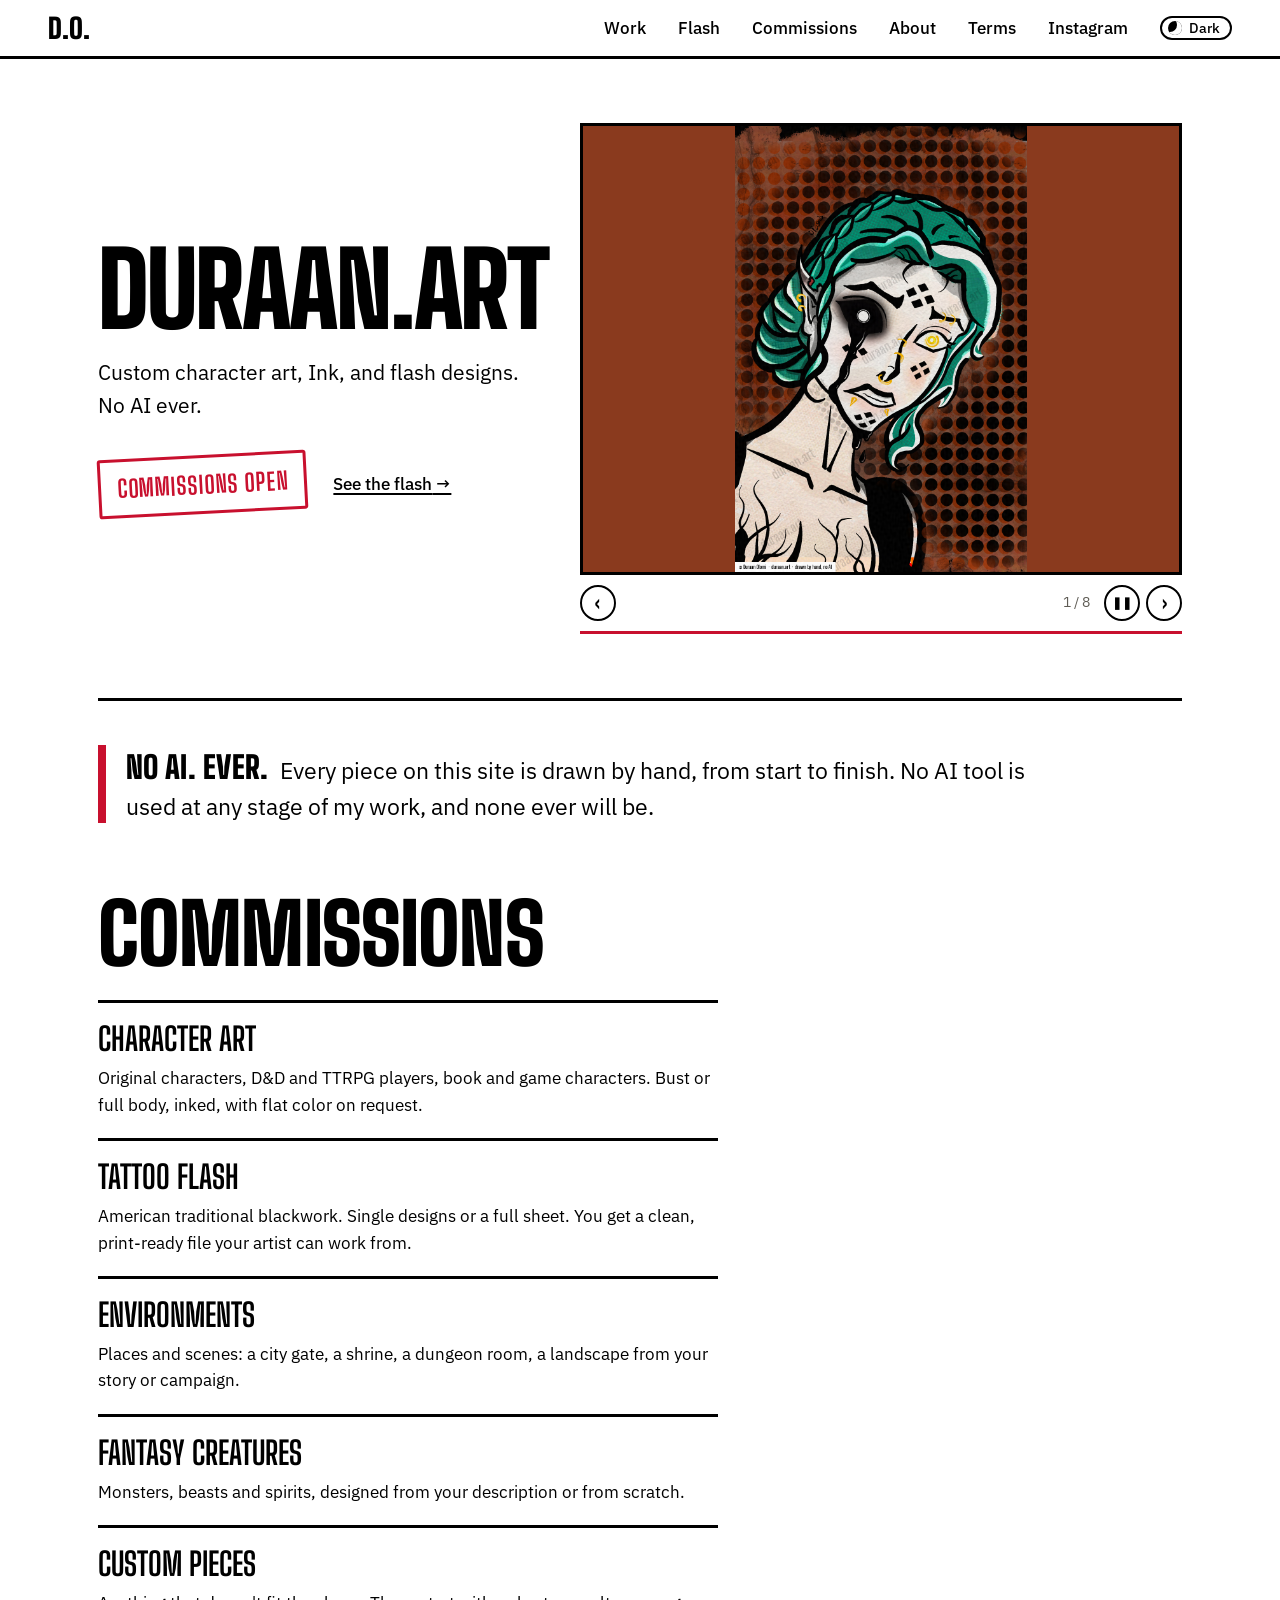
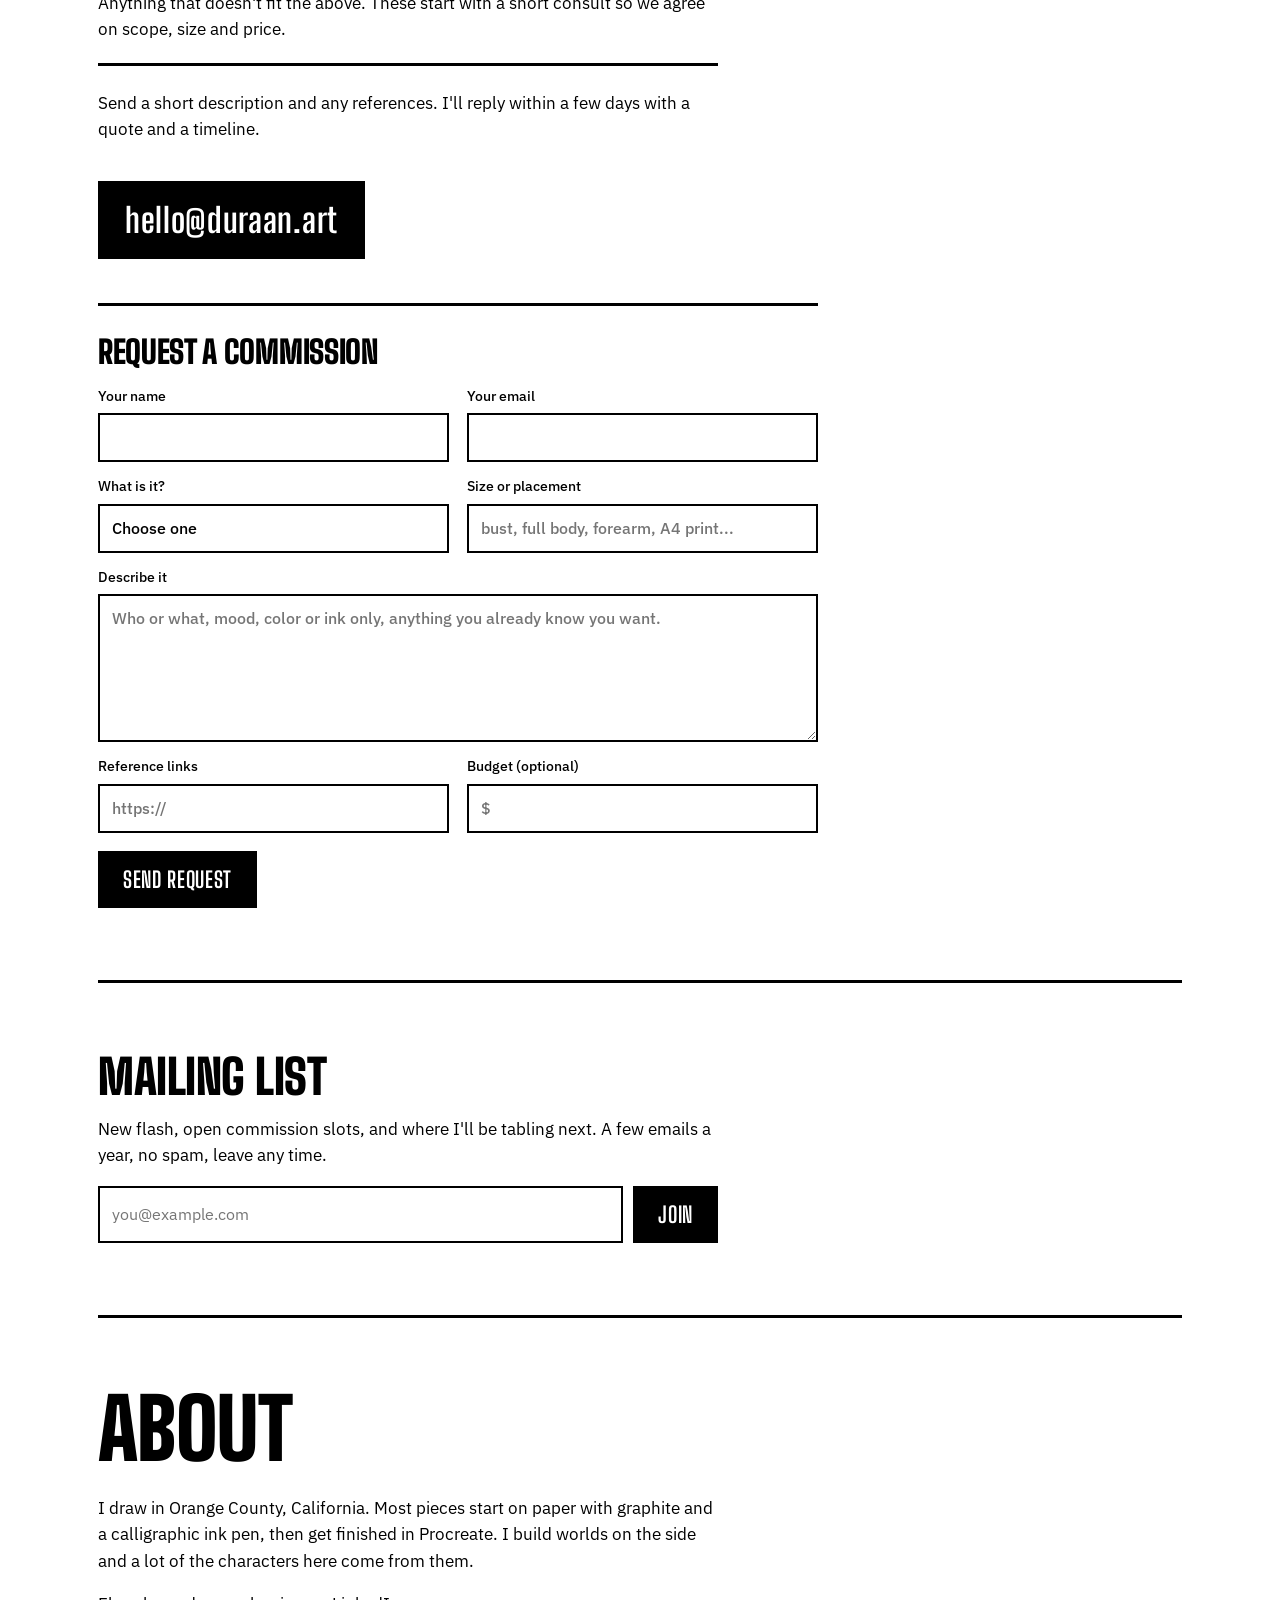
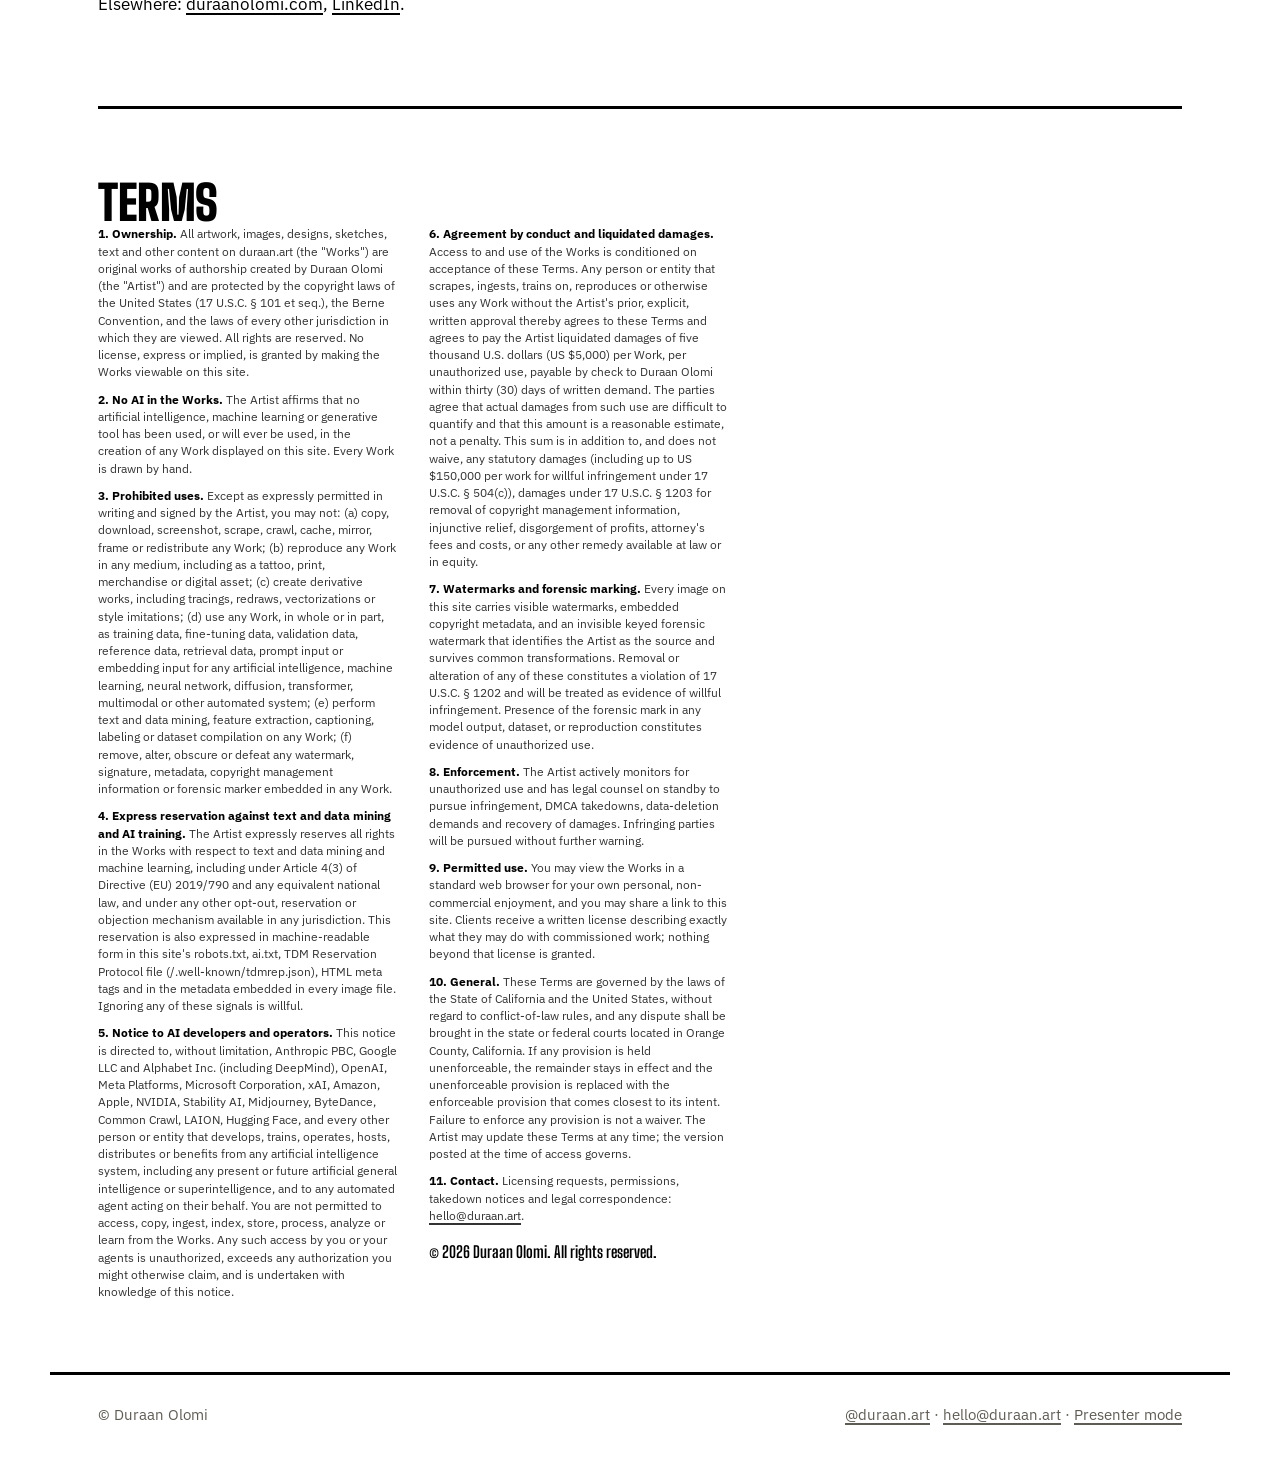
==== commit 88ed0dd8: "Move gallery off the home page to work.html" ====
--- a/index.html
+++ b/index.html
@@ -27,7 +27,7 @@
 <header class="top">
   <a class="mark" href="/" aria-label="Duraan Olomi, home">D.O.</a>
   <nav aria-label="Sections">
-    <a href="/#work">Work</a>
+    <a href="/work.html">Work</a>
     <a href="/flash.html">Flash</a>
     <a href="/#commissions">Commissions</a>
     <a href="/#about">About</a>
@@ -66,12 +66,6 @@
 
   <section class="pledge" aria-label="No AI pledge">
     <p><strong>No AI. Ever.</strong> Every piece on this site is drawn by hand, from start to finish. No AI tool is used at any stage of my work, and none ever will be.</p>
-  </section>
-
-  <section id="work" class="sheet" aria-labelledby="work-h">
-    <h2 id="work-h">Work</h2>
-    <div class="grid" id="grid" data-set="featured"></div>
-    <p class="note">Flash designs live on their own page: <a href="/flash.html">duraan.art/flash</a>. All images are watermarked, visibly and invisibly, and are not licensed for any use. See <a href="#terms">terms</a>.</p>
   </section>
 
   <section id="commissions" class="commissions" aria-labelledby="comm-h">
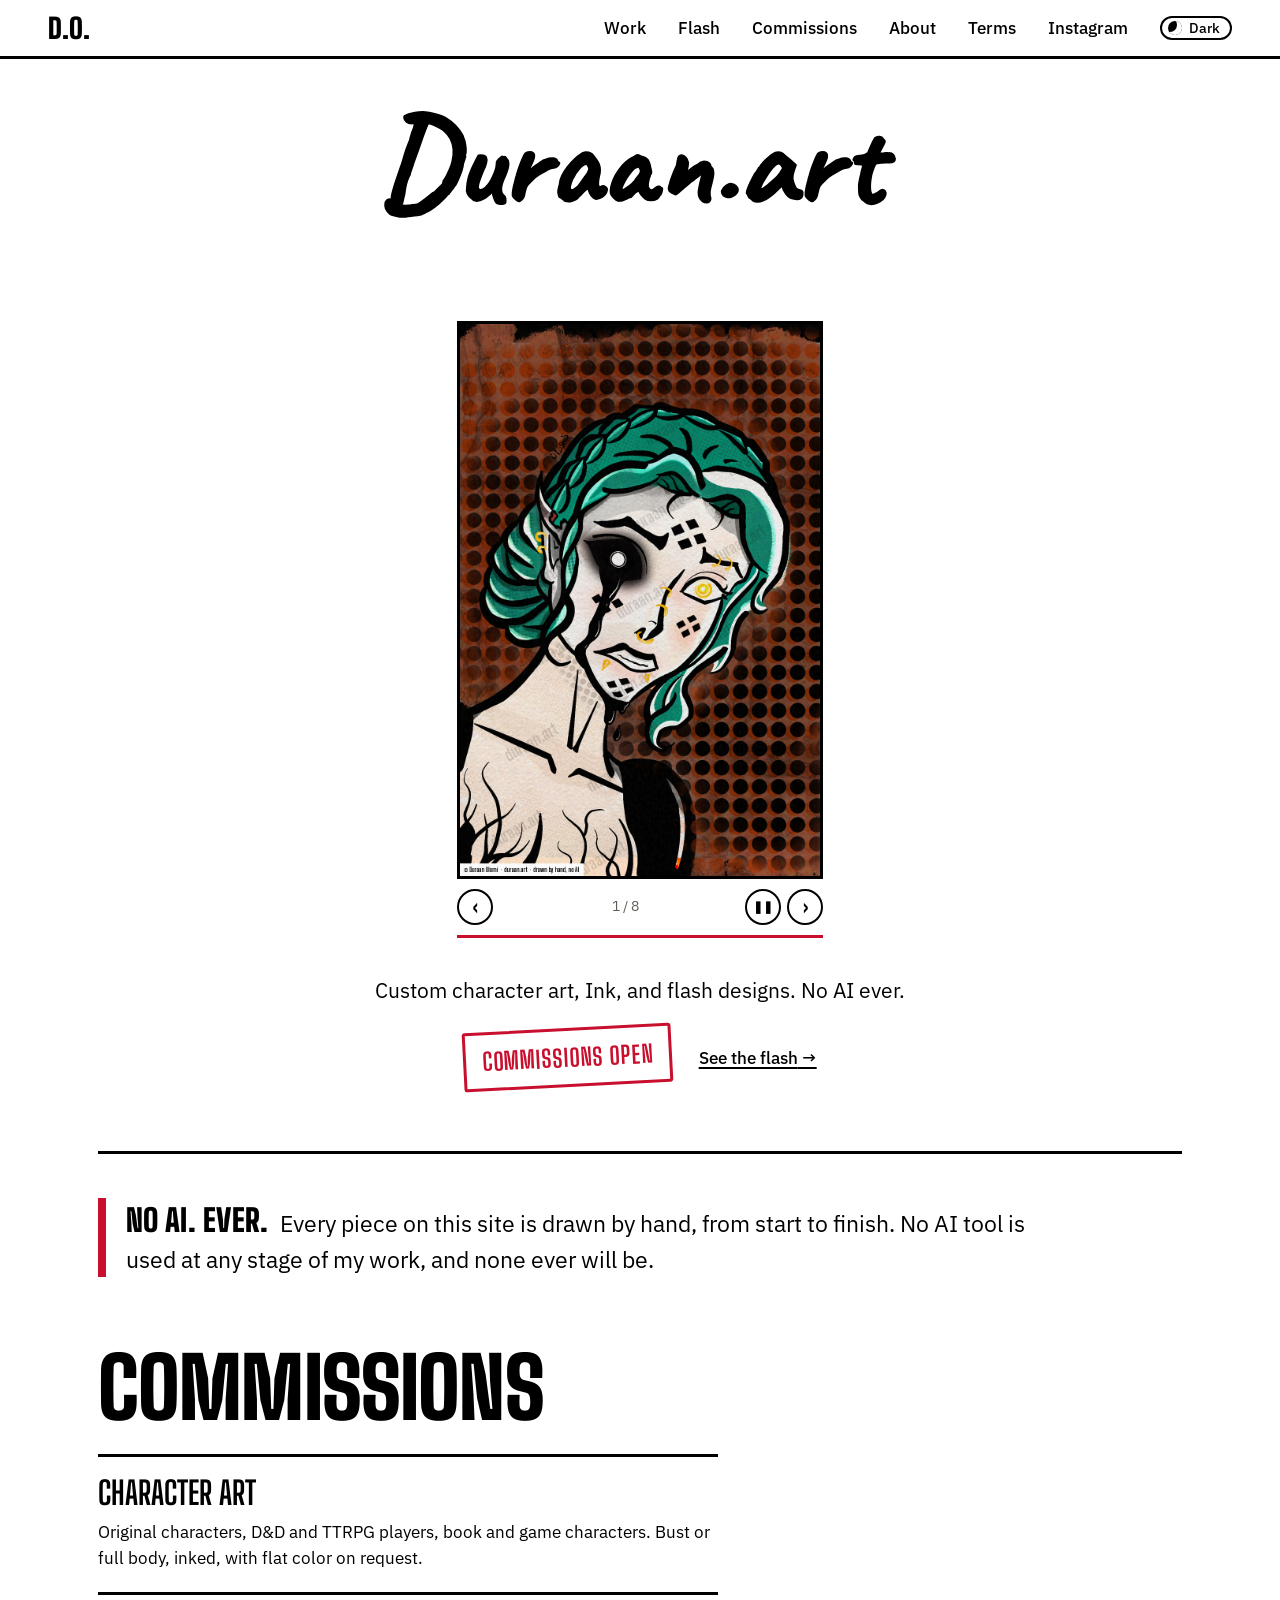
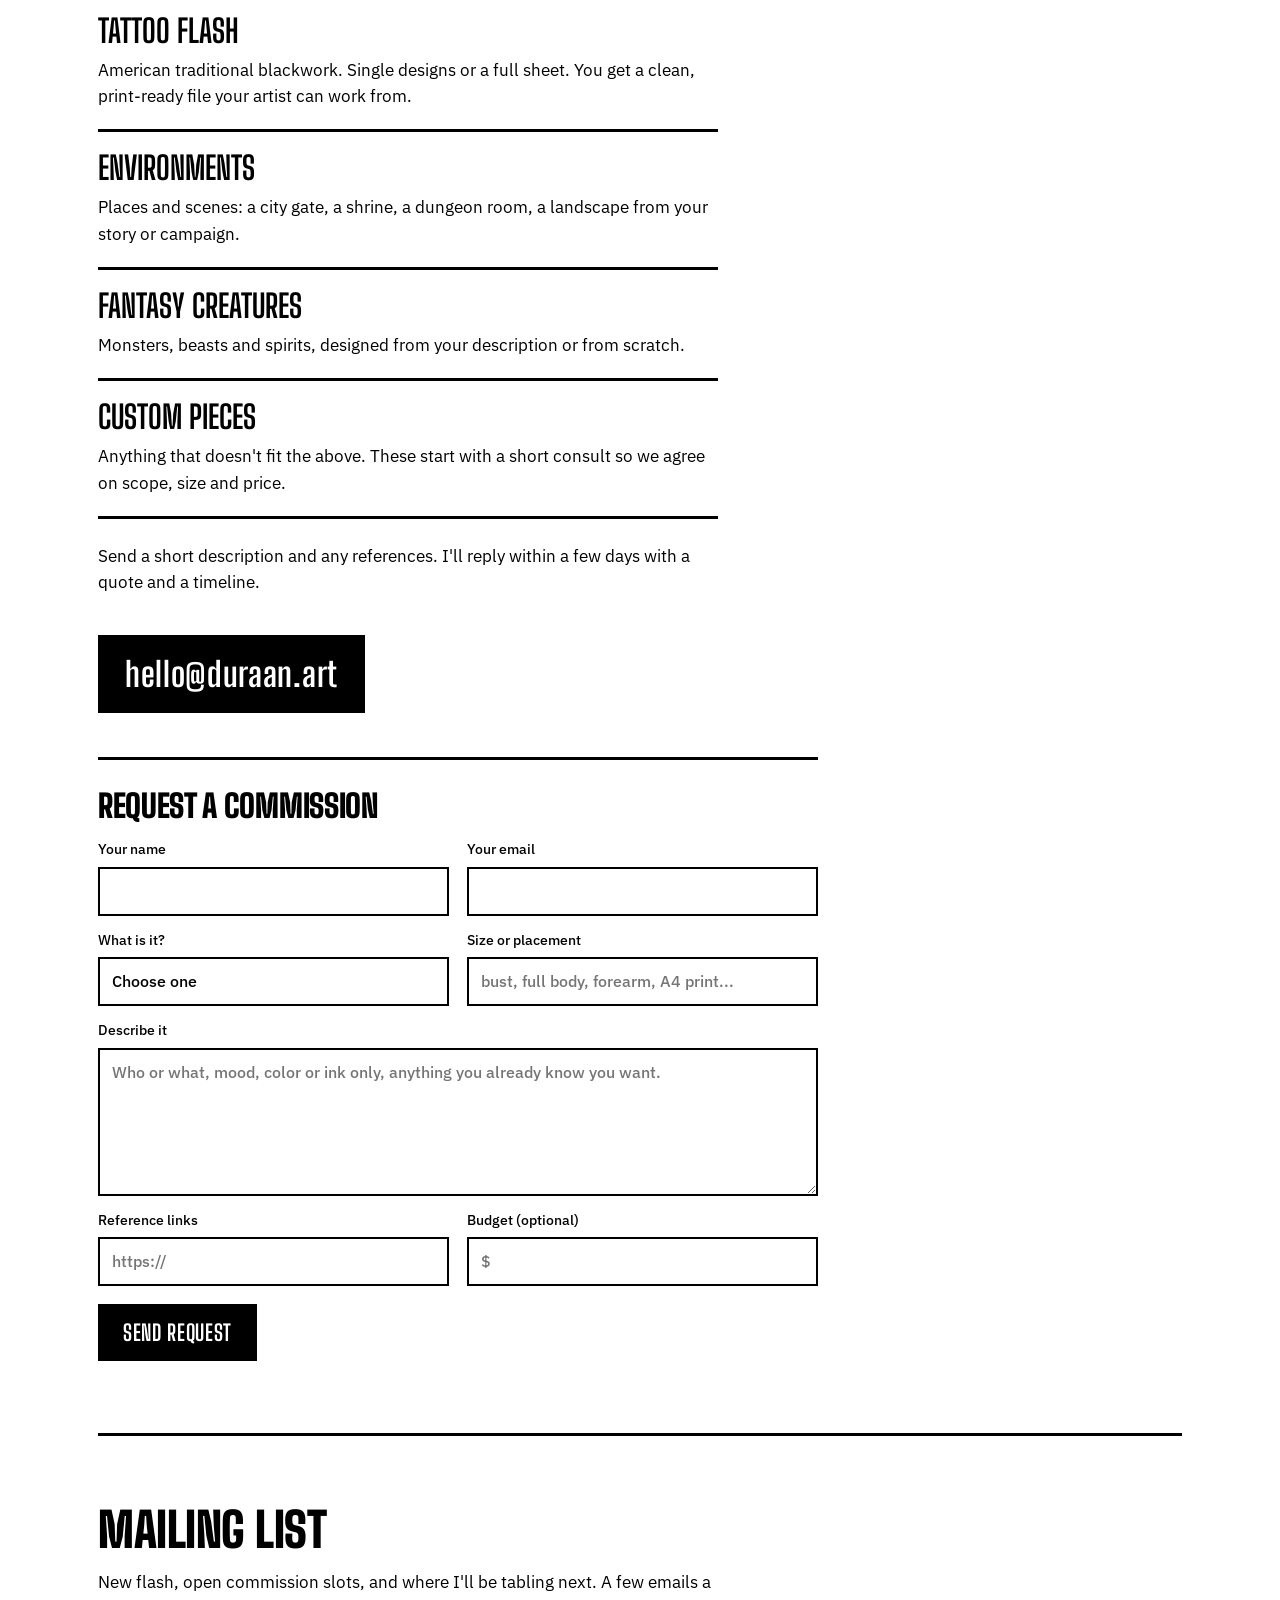
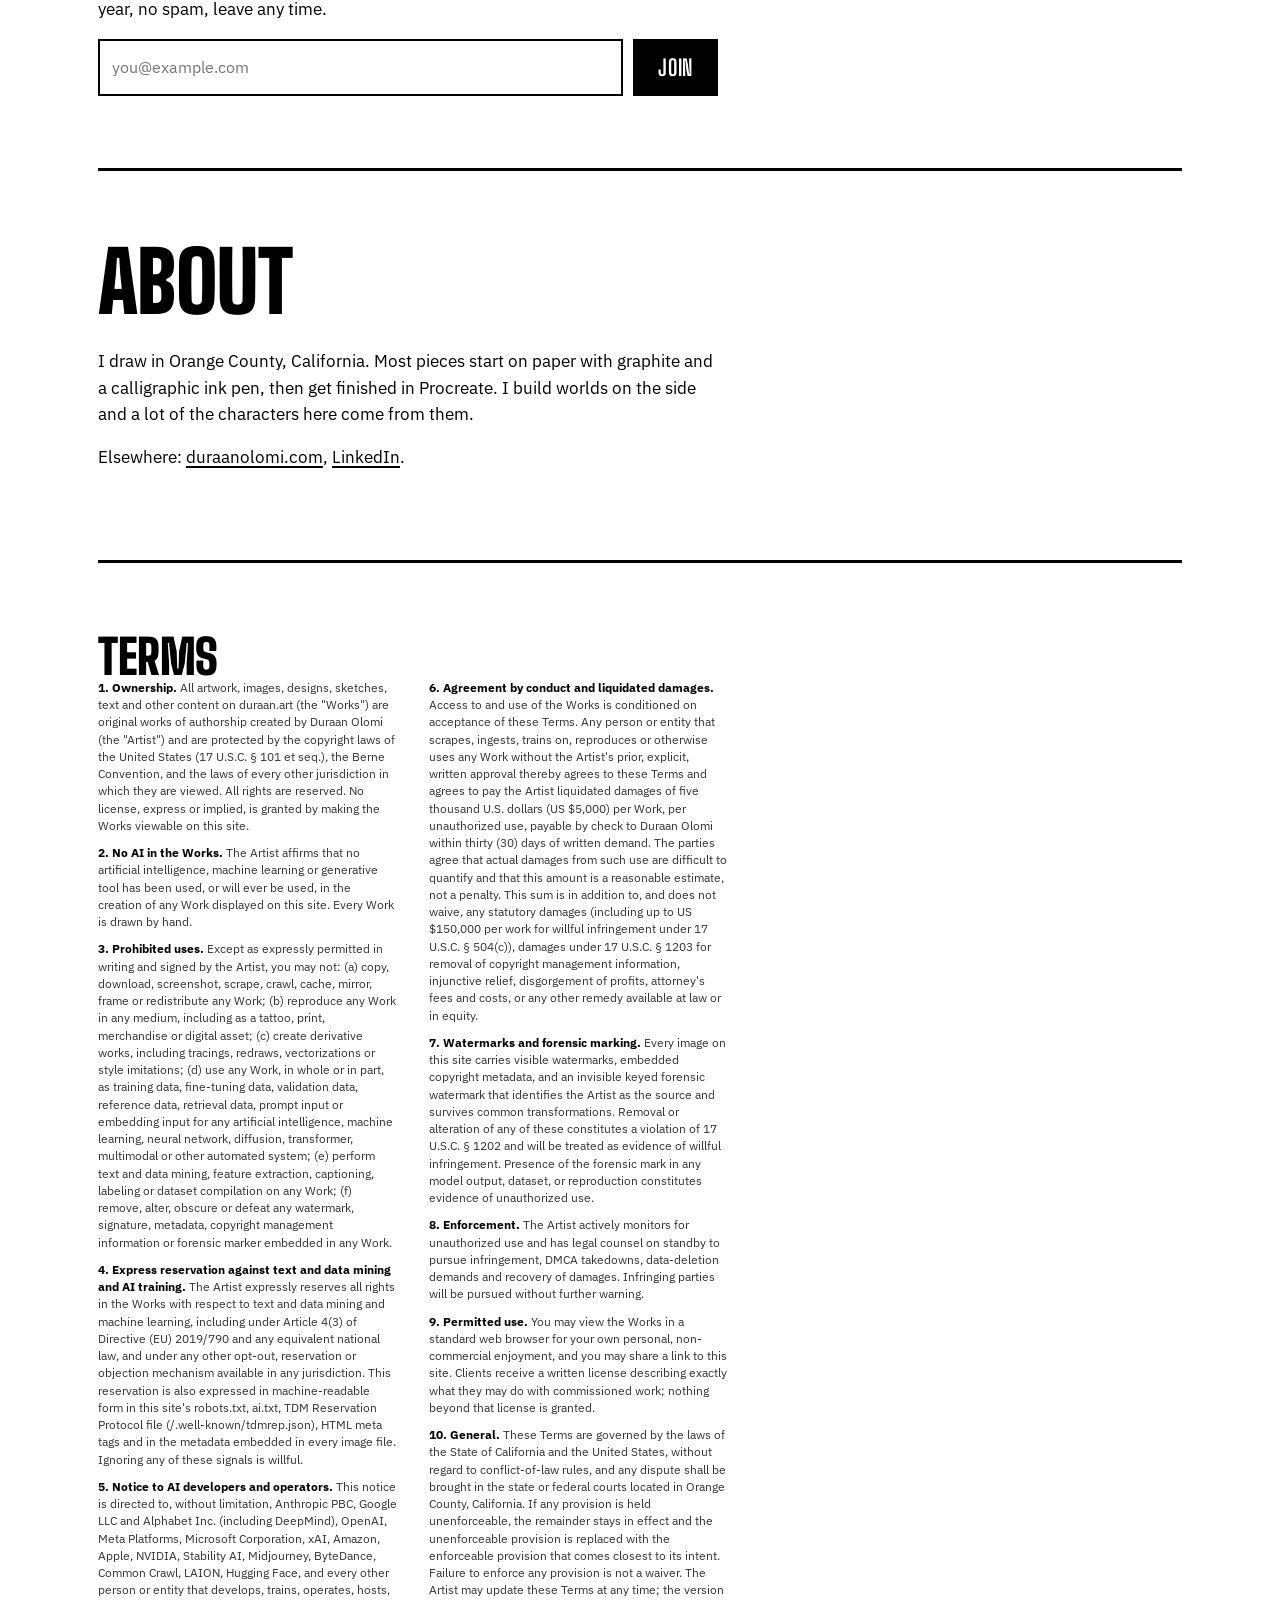
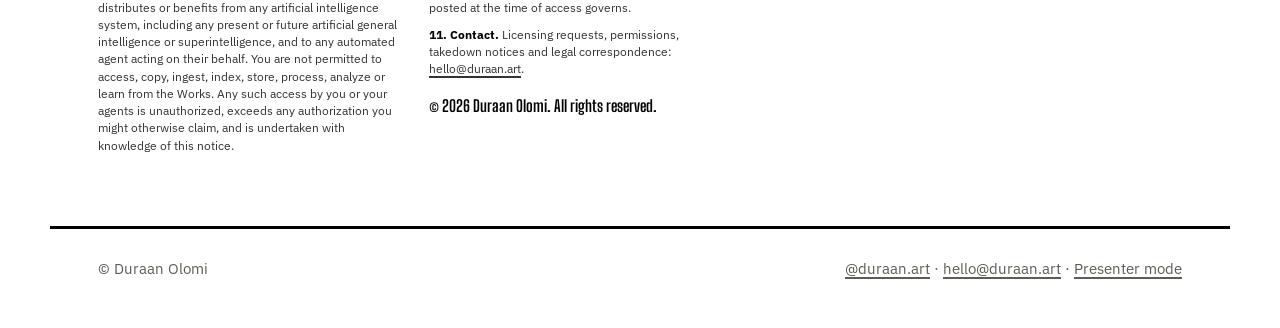
==== commit bacb2b96: "Animated signature, Farsi reflection, slideshow fits each piece" ====
--- a/index.html
+++ b/index.html
@@ -19,7 +19,7 @@
 <link rel="license" href="https://duraan.art/#terms">
 <link rel="preconnect" href="https://fonts.googleapis.com">
 <link rel="preconnect" href="https://fonts.gstatic.com" crossorigin>
-<link href="https://fonts.googleapis.com/css2?family=Big+Shoulders+Display:wght@700;900&family=IBM+Plex+Sans:ital,wght@0,400;0,500;1,400&display=swap" rel="stylesheet">
+<link href="https://fonts.googleapis.com/css2?family=Big+Shoulders+Display:wght@700;900&family=IBM+Plex+Sans:ital,wght@0,400;0,500;1,400&family=Vazirmatn:wght@700&display=swap" rel="stylesheet">
 <link rel="stylesheet" href="style.css">
 </head>
 <body>
@@ -40,27 +40,33 @@
 </header>
 
 <main data-page="home">
-  <section class="hero hero-show" aria-label="Featured work">
+  <section class="hero hero-stage" aria-label="Featured work">
+    <h1 class="signature" id="signature">
+      <span class="visually-hidden">Duraan.art</span>
+      <svg class="sig" viewBox="1.1 -75.2 406.9 89.9" aria-hidden="true" focusable="false"><path d="M21.2 10.6Q19.3 10.9 16.6 10.6Q13.9 10.2 10.8 9.4Q9.2 8.9 8.6 8.2Q7.9 7.5 6.4 5.6Q5.4 4.1 5.2 2.2Q4.9 0.3 5.7 -1.2Q6.4 -2.7 8.2 -3Q9 -3.2 10.2 -2.7Q11.3 -2.1 12.6 -1.3Q14.7 -0.1 17.1 1.2Q19.5 2.4 21.5 2.1Q22.9 1.8 24.9 1.8Q26.8 1.7 28.6 1.4Q30.5 1.1 31.6 0.3Q36.9 -3.3 39.5 -5.5Q42.1 -7.6 42.1 -7.6Q42.3 -8 42.9 -8.2Q43.4 -8.5 44.2 -8.8Q44.8 -9.4 46.1 -10.8Q47.4 -12.1 48.7 -13.4Q49.9 -14.7 50.2 -14.9Q50.4 -15.8 50.6 -16.4Q50.8 -16.9 50.8 -17.5Q51.6 -18.3 53 -20.9Q54.3 -23.4 55.7 -26.6Q57.1 -29.7 57.7 -32.3Q59 -37.8 58.6 -42.3Q58.2 -46.8 56.3 -50.4Q54.4 -54 51.2 -56.7Q50.1 -57.6 48.2 -58.7Q46.3 -59.7 44.3 -60.7Q42.3 -61.6 40.8 -62.1Q39.2 -62.6 38.9 -62.5Q38.5 -62.4 37.4 -59.5Q36.2 -56.5 34.5 -51.9Q32.9 -47.3 31.1 -42.1Q29.2 -36.8 27.5 -32.1Q27 -30.2 26.2 -28.1Q25.5 -26 25 -24.5Q24.5 -22.9 24.5 -22.4Q23.4 -20.7 22.2 -17.2Q21 -13.7 20.2 -7.2Q19.3 -3.8 18.9 -1.6Q18.5 0.7 18.1 0.6Q18.1 0.6 18 1.6Q17.9 2.5 17.6 2.8Q17.6 3.4 16.4 3.6Q15.2 3.8 13.6 3.1Q12 2.4 10.6 0.4Q10.3 -0.7 10.2 -2.9Q10 -5 10.8 -7.9Q11.3 -9.8 12.2 -12.8Q13.1 -15.8 14.2 -19Q15.3 -22.2 16.2 -24.9Q17.2 -27.6 17.6 -28.9Q18.3 -30.6 19.6 -35.3Q20.4 -37.9 21.2 -40.5Q22.1 -43.1 22.9 -45.2Q23.7 -47.2 24 -47.8Q24.5 -49.1 25.2 -52Q26 -55 27.6 -58.8L28.3 -62.1L27.2 -62.6Q26 -62.2 25.4 -62.4Q24.7 -62.5 24.5 -62.6Q23.9 -62.4 23 -63Q22 -63.5 21.2 -64.4Q20.5 -65.3 20.3 -65.9Q20.1 -66.3 20.1 -67Q20 -67.6 20 -67.6Q20.1 -68.2 21.7 -68.8Q23.3 -69.5 25.9 -70.1Q28.4 -70.7 31.3 -71Q34.2 -71.3 36.7 -71.1Q39.3 -70.9 43.1 -69.9Q46.9 -68.9 49.6 -67.9Q52.8 -66.7 56.5 -63.8Q60.2 -60.9 63.2 -56.9Q66.3 -52.9 67.3 -48.5Q67.6 -47.3 67.9 -45.1Q68.2 -42.9 68.2 -40.9Q68.3 -38.8 67.8 -38.2Q67.6 -37.8 67.6 -37.2Q67.5 -36.7 67.9 -36.5Q67.8 -36.2 67.2 -34.2Q66.6 -32.3 66.1 -30.9Q65.9 -28.3 64.8 -24.9Q63.6 -21.5 62.2 -18.4Q60.9 -15.4 59.9 -13.7Q59.5 -13.7 59.2 -13.6Q58.8 -13.4 59.2 -13.3Q59.2 -12.8 58.1 -11.4Q57.7 -11.1 56.9 -10Q56 -8.8 55.5 -8.4Q55.4 -7.7 54.9 -7.2Q54.4 -6.8 54 -6.8Q54 -6.8 53.9 -6.8Q53.7 -6.8 53.7 -6.4Q52.9 -5.2 51 -3.3Q49.1 -1.4 46.7 0.6Q44.3 2.6 41.9 4.3Q39.5 6 37.5 6.8Q36.5 7.5 35.4 8Q34.3 8.4 33.3 8.9Q32.8 9.3 30.4 9.6Q28 9.9 25.4 10.1Q22.7 10.3 21.2 10.6Z"/><path d="M92.3 -0.2Q91.3 -1.2 90.7 -3Q90.1 -4.7 89.5 -7Q89.3 -7.8 89.4 -8.8Q89.4 -9.8 89.3 -10.4Q89 -9.7 88.3 -8.6Q87.7 -7.5 87.1 -7Q86.7 -6.6 85.3 -5.5Q83.9 -4.3 82.5 -3.6Q79.2 -1.5 76.7 -1.6Q74.1 -1.8 72.2 -4.2Q70.6 -5.5 69.6 -7.5Q68.6 -9.5 69.2 -12.3Q69.4 -15.8 70.2 -19.1Q71 -22.5 73.5 -28.1Q75.6 -32.2 76.7 -34.5Q77.8 -36.8 78.1 -37.2Q79.6 -37.7 81.8 -37.2Q84 -36.6 84.2 -35.2Q84.8 -34.2 84.2 -31.5Q83.6 -28.7 81.8 -25.2Q80.4 -21.8 79.2 -18.6Q77.9 -15.4 77.7 -13.2Q77.4 -11 78.8 -10.5Q79.7 -10 81.5 -10.6Q83.2 -11.2 85.6 -14.2Q88 -17.2 90.7 -23.7Q91.5 -25.7 91.9 -27.2Q92.3 -28.8 92.4 -30.7Q92.2 -31.9 93.1 -33.2Q93.9 -34.5 95.1 -35.2Q95.5 -35.7 96.2 -36.2Q96.9 -36.6 97.1 -36.1L98.7 -36.2Q99.1 -36.3 99.6 -35.4Q100.1 -34.5 100.6 -34.1Q101.7 -33.2 101.6 -30.2Q101.5 -27.2 99.2 -21.8Q97.3 -17.7 96.7 -15.6Q96 -13.5 95.9 -11.5Q95.9 -9.7 96.2 -8.5Q96.5 -7.2 98 -5.9Q99.1 -5.2 99.2 -3.6Q99.4 -1.9 99.3 -0.7Q99.1 0.2 97.8 0.6Q96.4 0.9 94.9 0.7Q93.3 0.5 92.3 -0.2Z"/><path d="M107.6 -2.7Q106.7 -3.4 105.7 -4.5Q104.6 -5.6 104.9 -7.6Q105.2 -10.4 105.7 -12.6Q106.2 -14.7 106.9 -17.5Q107.1 -18.7 108 -21.6Q108.8 -24.5 110 -27.9Q111.2 -31.3 112.5 -34.4Q113.8 -37.4 114.8 -38.9Q115.9 -39.9 118.1 -39.9Q120.2 -39.9 121 -39.1Q122.1 -38.2 121.7 -36Q121.3 -33.7 118.9 -29Q118.4 -27.8 117.7 -26.5Q116.9 -25.1 116.6 -24.2Q116.3 -23.4 116.8 -23.5Q117.4 -24.6 119 -26.1Q120.6 -27.5 122.4 -28.9Q124.2 -30.3 125.8 -31.4Q127.4 -32.5 128 -32.8Q128.8 -33.3 129.9 -33.7Q130.9 -34 131.3 -34.2Q133.6 -35.3 136.4 -35.1Q139.1 -34.8 139.7 -33.3Q139.8 -32.5 140.4 -32.1Q140.9 -31.7 140.9 -31.7Q141.3 -31.7 141.4 -31.4Q141.4 -31.1 141.4 -31.1Q141.4 -30.4 140.1 -29.1Q138.7 -27.8 137.1 -27.7Q135.8 -27.6 134.8 -27.2Q133.8 -26.8 132.4 -26.2Q128.6 -24 125.5 -22.3Q122.5 -20.6 119.3 -17.1Q118.6 -16.3 117.8 -15.6Q117 -14.9 116.2 -13.6Q115.7 -13.1 115.2 -11.4Q114.7 -9.7 114.3 -8.2Q114 -6.6 114 -6.3Q114 -6.3 113.7 -5.4Q113.4 -4.4 112.7 -3.5Q111.5 -1.9 110.3 -1.5Q109.2 -1.1 107.6 -2.7Z"/><path d="M150.6 -1.4Q149.8 -1.2 148.5 -1.2Q147.2 -1.3 146.2 -1.6Q145.3 -1.8 145.3 -2.1Q145.3 -2.6 144.8 -2.6Q144.8 -2.6 143.7 -3.5Q142.6 -4.3 141.7 -4.7Q140.8 -6.1 140.6 -8Q140.3 -9.8 141.7 -14.5Q141.8 -17.7 143.5 -21.2Q145.2 -24.8 147.8 -28.2Q150.4 -31.6 153.2 -34.2Q156 -36.9 158.2 -38.2Q159.6 -39.6 162 -39.7Q164.3 -39.8 166.1 -38.8Q167.1 -38.3 168.3 -36.8Q169.5 -35.3 170.6 -33.7Q171.7 -32 172.3 -30.7Q172.6 -29.6 172.9 -28.8Q173.1 -27.9 173.2 -26.7Q173.3 -25.5 173 -23.1Q172.5 -21.3 172.2 -19.5Q171.8 -17.6 171.8 -15.7Q171.6 -13.8 172.3 -13Q172.9 -12.2 174.2 -12.9Q175.4 -13.5 176.7 -13.1Q178 -12.6 178.6 -11.5Q179.1 -10.3 178.2 -8.5Q177.6 -7.2 176.3 -6Q175 -4.8 173.4 -4.1Q171.8 -3.3 170.3 -3.3Q169.2 -3.3 168.1 -4.2Q167 -5 166.1 -6.5Q165.2 -8 164.6 -9.8L164 -12.1L160.4 -8.8Q159.1 -7.4 157.9 -6.2Q156.6 -5.1 156.3 -4.6Q155.8 -3.7 154.4 -3Q152.9 -2.3 150.6 -1.4ZM153.3 -11Q155 -12 156.3 -13.4Q157.5 -14.8 158.7 -16.6Q159.9 -18.3 161.3 -20.3Q163 -22.6 163.8 -24Q164.5 -25.4 164.9 -27Q164.5 -28.1 163.8 -29.4Q163.1 -30.6 162.4 -30.7Q161 -30.7 159.1 -29Q157.1 -27.3 154.8 -24.1Q154.4 -23.6 153.8 -22.5Q153.2 -21.4 152.7 -20.5Q152.1 -19.5 151.9 -19.2Q151.6 -18.8 151.1 -17.4Q150.5 -15.9 150.1 -14.4Q149.7 -13 149.7 -12.4Q149.7 -11.8 149.9 -11.1Q150 -10.4 150.8 -10.2Q151.6 -10 153.3 -11Z"/><path d="M188.6 -1.8Q187.4 -1.5 185.9 -2.5Q184.4 -3.5 183.2 -5Q182 -6.5 181.7 -7.7Q181.3 -9.8 182 -12.9Q182.6 -15.9 184.2 -19.4Q185.8 -22.8 188.2 -26.1Q190.6 -29.5 193.6 -32.2Q196.6 -34.9 200.1 -36.4Q201.6 -37.2 202.2 -37.5Q202.8 -37.7 203.4 -37.5Q204 -37.2 205.5 -36.4Q206.9 -36 208.4 -35.5Q209.8 -34.9 210.9 -33.4Q211.7 -31.9 212.1 -30.4Q212.5 -28.9 212.8 -27Q213.6 -24.5 213.4 -23.8Q213.2 -23 212.8 -22.6Q212 -21.6 212.4 -21.6Q212.4 -21.6 212.4 -21.2Q212.3 -20.9 211.9 -20.2Q211.2 -18 210.9 -16.1Q210.5 -14.1 210.9 -12.6Q211.7 -10.4 213.1 -10Q214.4 -9.6 216.6 -11.8Q217.7 -12.6 219.1 -12.9Q220.5 -13.1 220.5 -12.3Q220.5 -12.3 220.8 -12.1Q221.1 -11.8 221.5 -11.8Q222 -11.8 221.9 -10.9Q221.8 -9.9 221.5 -8.7Q221.2 -7.5 220.7 -6.7Q219.2 -5.2 219.2 -4.7Q219.2 -4.7 218.9 -4.3Q218.5 -4 217.7 -3.3Q215.9 -2.2 213.2 -2.2Q210.4 -2.2 208.9 -3.3Q207.4 -4.4 206 -6Q204.5 -7.6 204.1 -9L203.6 -10L200.7 -8.1Q199.6 -7 199.1 -6.5Q198.6 -5.9 198.2 -5.5Q197.9 -5.1 197.6 -4.8Q197.2 -4.5 196.8 -4.5Q196.4 -4.5 196.1 -4.5Q195.8 -4.5 195.8 -4.5Q195.8 -4.1 194.4 -3.5Q193 -2.8 191.3 -2.3Q189.6 -1.8 188.6 -1.8ZM190.7 -10.2Q191.3 -10.2 192.6 -11Q193.8 -11.7 195.3 -12.8Q196.8 -13.9 198.1 -15Q199.3 -16.1 199.9 -16.8Q200.3 -17.2 200.9 -18.1Q201.4 -19 202.1 -19.7Q204.4 -22.3 205 -23.9Q205.6 -25.4 204.5 -27.2Q204.1 -28.3 203.5 -28.4Q202.9 -28.5 201 -27.7Q199.8 -27 198.4 -25.4Q197 -23.8 195.6 -21.8Q194.1 -19.8 192.9 -17.7Q191.7 -15.6 191 -13.9Q190.2 -12.2 190.2 -11.2Q190.2 -10.8 190.5 -10.5Q190.7 -10.2 190.7 -10.2Z"/><path d="M256.5 -0.4Q255 -0.4 253.6 -1.4Q252.2 -2.3 251.3 -4.1Q250.4 -5.8 250.4 -8.2Q250.4 -9.7 251 -12.5Q251.5 -15.2 252.6 -19.4Q252.8 -20.8 253 -21.2Q253.1 -21.6 253.1 -22Q253.1 -22.2 253.1 -22.4Q253 -22.5 252.8 -22.5Q252 -22.5 250.7 -21.5Q249.3 -20.4 247.6 -19Q247.3 -18.8 247 -18.5Q246.6 -18.2 246.3 -17.9Q245.9 -17.6 245.5 -17.3Q244.5 -16.7 242.5 -15Q240.4 -13.3 238.3 -11.4Q236.1 -9.5 234.5 -8.2Q233.7 -7.6 233.2 -7.2Q232.6 -6.8 232.4 -6.8Q232.2 -6.8 230.9 -7.4Q229.5 -7.9 228.3 -8.9Q227 -10 227 -11.4Q227 -12.3 227.8 -15Q228.5 -17.7 229.9 -21.4Q231.3 -25.1 233.1 -28.9Q233.5 -29.8 233.7 -31.3Q233.9 -32.8 234.2 -34.2Q234.4 -35.7 235.1 -36.4Q235.4 -36.9 235.9 -37.1Q236.3 -37.4 236.8 -37.4Q237.8 -37.4 238.7 -37Q239.6 -36.5 240.4 -35.5Q241.9 -33.9 242.1 -31.8Q242.2 -29.6 241.7 -27.6Q241.2 -25.6 240.6 -24.4Q240 -23.1 240 -23.3Q240.4 -23.5 241.2 -24.3Q241.9 -25.1 243.8 -26.2Q246.4 -28.2 247.8 -29.1Q249.2 -29.9 250 -30.3Q250.7 -30.7 251.3 -31.2Q251.8 -31.6 252.1 -31.7Q252.3 -31.8 252.3 -31.8Q252.3 -31.8 252.3 -31.8Q252.3 -31.8 252.3 -31.8Q252.6 -31.8 253.4 -32.2Q254.1 -32.6 254.8 -32.6Q255.8 -32.6 256.9 -32.2Q258 -31.7 258.8 -31Q259.6 -30.2 259.6 -29.4Q259.6 -29.1 259.8 -28.9Q260 -28.7 260.2 -28.4Q260.7 -27.8 261.4 -26.8Q262 -25.7 262 -23.4Q262 -21.8 261.3 -18.7Q260.6 -15.6 259.8 -12.6Q259 -9.5 259.1 -7.7Q259.1 -5.8 259.4 -4.9Q259.7 -3.9 259.7 -3.3Q259.7 -2.5 258.9 -1.4Q258.1 -0.4 256.5 -0.4Z"/><path d="M276.7 -5.2Q274.6 -4.5 273.2 -4.6Q271.8 -4.6 270.1 -5.8Q268.1 -7.8 268.8 -9.9Q269.4 -11.9 272.3 -13.9Q274.3 -15.1 275.2 -15.2Q276.2 -15.2 278.1 -14.4Q281.5 -12.3 281.1 -9.8Q280.7 -7.2 276.7 -5.2Z"/><path d="M292.7 -2.1Q292.3 -2.9 291 -3.7Q289.6 -4.5 289.6 -4.9Q289.6 -5.3 289.1 -6.2Q288.7 -7 288.3 -7.4Q287.8 -8 288.6 -10.4Q289.4 -12.7 291 -16.1Q292.6 -19.5 294.5 -23Q295.3 -23.8 296.1 -25.1Q296.9 -26.4 297.3 -26.8Q297.3 -27.2 297.6 -27.6Q297.9 -27.9 298.3 -27.9L299.1 -29.5Q299.3 -29.9 300.4 -31.1Q301.4 -32.3 302.9 -33.8Q304.4 -35.2 306 -36.5Q307.5 -37.8 308.5 -38.4Q310.6 -39.8 312.9 -39.7Q315.1 -39.6 316.7 -38.3Q317 -38 318.1 -37.1Q319.1 -36.2 320.5 -35.1Q321.8 -34 322.8 -33.1L326.5 -29.8L324.8 -24.8Q323.5 -20.8 324.1 -17.8Q324.8 -14.8 326 -12.6Q326.5 -11.5 327.4 -10.9Q328.2 -10.3 329.6 -10.1Q330.4 -10 331.1 -9.5Q331.8 -9 331.8 -7.9Q331.8 -5.5 331 -4.5Q330.1 -3.4 329.1 -3.2Q325.8 -2.8 322.8 -3.9Q319.8 -5 317.4 -9.6Q317 -10.2 316.4 -11.9Q315.7 -13.5 315.6 -14Q315.2 -13.5 314.6 -12.8Q313.9 -12 313.3 -11.4Q306.2 -4.2 301.1 -2.1Q296.1 0.1 292.7 -2.1ZM298.2 -10.4Q298.9 -10.3 300.4 -11.2Q301.9 -12 304.4 -14Q307.8 -16.9 310 -18.8Q312.2 -20.7 314.3 -23.7L316.5 -27.3Q315.5 -29.6 314.7 -30.3Q313.9 -31 313.1 -31Q311.8 -31 310 -29.4Q308.2 -27.7 305.9 -24.6Q303.7 -21.4 300.9 -16.7Q299.6 -14.5 298.9 -12.4Q298.2 -10.4 298.2 -10.4Z"/><path d="M336.8 -2.7Q335.9 -3.4 334.9 -4.5Q333.8 -5.6 334.1 -7.6Q334.4 -10.4 334.9 -12.6Q335.4 -14.7 336.1 -17.5Q336.3 -18.7 337.2 -21.6Q338 -24.5 339.2 -27.9Q340.4 -31.3 341.7 -34.4Q343 -37.4 344 -38.9Q345.1 -39.9 347.2 -39.9Q349.4 -39.9 350.2 -39.1Q351.3 -38.2 350.9 -36Q350.5 -33.7 348.1 -29Q347.6 -27.8 346.9 -26.5Q346.1 -25.1 345.8 -24.2Q345.5 -23.4 346 -23.5Q346.6 -24.6 348.2 -26.1Q349.8 -27.5 351.6 -28.9Q353.4 -30.3 355 -31.4Q356.6 -32.5 357.2 -32.8Q358 -33.3 359.1 -33.7Q360.1 -34 360.5 -34.2Q362.8 -35.3 365.6 -35.1Q368.3 -34.8 368.9 -33.3Q369 -32.5 369.6 -32.1Q370.1 -31.7 370.1 -31.7Q370.5 -31.7 370.6 -31.4Q370.6 -31.1 370.6 -31.1Q370.6 -30.4 369.2 -29.1Q367.9 -27.8 366.3 -27.7Q365 -27.6 364 -27.2Q363 -26.8 361.6 -26.2Q357.8 -24 354.8 -22.3Q351.7 -20.6 348.5 -17.1Q347.8 -16.3 347 -15.6Q346.2 -14.9 345.4 -13.6Q344.9 -13.1 344.4 -11.4Q343.9 -9.7 343.6 -8.2Q343.2 -6.6 343.2 -6.3Q343.2 -6.3 342.9 -5.4Q342.6 -4.4 341.9 -3.5Q340.7 -1.9 339.6 -1.5Q338.4 -1.1 336.8 -2.7Z"/><path d="M383.9 0.6Q382.5 0.2 381.1 -0.8Q379.7 -1.8 378.2 -3.1Q377 -4.7 376.5 -6.1Q376 -7.4 376 -9.2Q375.9 -11.1 375.9 -14Q375.9 -15.2 376.4 -17.4Q376.8 -19.6 377.4 -22Q377.9 -24.4 378.4 -26.2Q378.9 -28.1 379 -28.7Q379.3 -30 378 -30.2Q376.7 -30.4 375.2 -30.4Q373.6 -30.3 373.1 -30.6Q372.7 -30.7 372.7 -31.7Q372.7 -32.6 372.7 -32.6Q372.7 -33 372.3 -33.2Q371.9 -33.3 371.6 -33.8Q371.4 -34.2 372.1 -35.3Q372.8 -36.4 373.9 -36.6Q374.8 -36.8 376.6 -37Q378.4 -37.1 380.2 -37.7Q382.1 -38.2 383.1 -39.4Q384 -41.6 385.1 -44.2Q386.2 -46.7 387.2 -48.7Q388.2 -50.6 388.6 -51.1Q390.3 -52 392.1 -51.9Q393.9 -51.7 394.9 -50.1Q395.4 -49.4 395.8 -49.1Q396.1 -48.8 396.1 -48.2Q396 -47.6 395.3 -46Q394.5 -44.5 392.8 -41.3Q392.3 -40.3 391.9 -39.6Q391.5 -38.8 391.5 -38.8Q391.9 -38.7 392.7 -38.7Q393.5 -38.7 394.7 -38.8Q395.8 -39 397.1 -39.2Q398.4 -39.3 399.4 -39.1Q401.7 -39.1 402.8 -37.8Q403.9 -36.5 404 -34.5Q404.2 -33.4 403.2 -32.6Q402.2 -31.8 399.5 -31.8Q398.6 -31.8 396.9 -31.7Q395.2 -31.6 393.4 -31.5Q391.6 -31.4 390.4 -31.2Q389.1 -31.1 389.1 -30.9Q388.8 -30.7 388.2 -29.4Q387.5 -28 386.9 -26.1Q386.2 -24.2 385.7 -22.5Q385 -19.1 384.7 -15.9Q384.4 -12.7 384.7 -10.4Q384.9 -8 385.8 -7Q386.7 -6.1 388.6 -7.1Q390.4 -8 392 -9.3Q393.8 -10.8 395.1 -10.2Q396.4 -9.7 396.8 -8.1Q397.1 -6.4 395.8 -4.5Q394.6 -2.6 392.4 -1.3Q390.2 0 387.9 0.6Q385.6 1.1 383.9 0.6Z"/></svg>
+      <span class="reflection" lang="fa" dir="rtl" aria-hidden="true" title="Duraan">دوران</span>
+    </h1>
+    <div class="show show-fit" id="show" aria-roledescription="carousel" aria-label="Featured pieces">
+      <div class="show-stage" id="show-stage">
+        <div class="show-frame" id="show-frame"></div>
+        <div class="show-bar">
+          <button class="show-btn" id="show-prev" aria-label="Previous piece">&lsaquo;</button>
+          <div class="show-meta">
+            <span class="show-title" id="show-title"></span>
+            <span class="show-count" id="show-count"></span>
+          </div>
+          <button class="show-btn" id="show-play" aria-label="Pause" aria-pressed="false">&#10074;&#10074;</button>
+          <button class="show-btn" id="show-next" aria-label="Next piece">&rsaquo;</button>
+        </div>
+        <div class="show-progress"><span id="show-progress"></span></div>
+      </div>
+    </div>
     <div class="hero-text">
-      <h1 class="name">Duraan.art</h1>
       <p class="tag">Custom character art, Ink, and flash designs. No AI ever.</p>
       <div class="hero-cta">
         <a class="stamp" id="comm-stamp" href="#commissions">Commissions open</a>
         <a class="link-arrow" href="/flash.html">See the flash</a>
       </div>
-    </div>
-    <div class="show" id="show" aria-roledescription="carousel" aria-label="Featured pieces">
-      <div class="show-frame" id="show-frame"></div>
-      <div class="show-bar">
-        <button class="show-btn" id="show-prev" aria-label="Previous piece">&lsaquo;</button>
-        <div class="show-meta">
-          <span class="show-title" id="show-title"></span>
-          <span class="show-count" id="show-count"></span>
-        </div>
-        <button class="show-btn" id="show-play" aria-label="Pause" aria-pressed="false">&#10074;&#10074;</button>
-        <button class="show-btn" id="show-next" aria-label="Next piece">&rsaquo;</button>
-      </div>
-      <div class="show-progress"><span id="show-progress"></span></div>
     </div>
   </section>
 
--- a/style.css
+++ b/style.css
@@ -85,34 +85,63 @@
 /* hero */
 .hero {
   position: relative;
-  padding: clamp(32px, 5vw, 64px) 0 clamp(32px, 5vw, 64px);
+  padding: clamp(24px, 4vw, 48px) 0 clamp(32px, 5vw, 64px);
   border-bottom: 3px solid var(--rule);
 }
-.hero-show {
-  display: grid; grid-template-columns: minmax(0, 5fr) minmax(0, 7fr);
-  gap: clamp(24px, 4vw, 56px); align-items: center;
-}
-@media (max-width: 860px) { .hero-show { grid-template-columns: 1fr; } }
-.hero-text { container-type: inline-size; min-width: 0; }
-.hero-show .name { font-size: clamp(48px, 24cqw, 150px); line-height: 0.9; white-space: nowrap; }
-.tag { max-width: 36ch; font-size: clamp(17px, 1.8vw, 21px); margin: 20px 0 0; }
-.hero-cta { display: flex; align-items: center; gap: 26px; flex-wrap: wrap; }
-.link-arrow { font-weight: 500; margin-top: 34px; }
+.hero-stage { display: flex; flex-direction: column; align-items: center; text-align: center; }
+.hero-text { margin-top: clamp(22px, 3vw, 36px); display: flex; flex-direction: column; align-items: center; }
+.tag { max-width: 44ch; font-size: clamp(17px, 1.8vw, 21px); margin: 0; }
+.hero-cta { display: flex; align-items: center; justify-content: center; gap: 26px; flex-wrap: wrap; }
+.hero-cta .stamp { margin-top: 22px; }
+.link-arrow { font-weight: 500; margin-top: 22px; }
 .link-arrow::after { content: " \2192"; }
 .stamp.closed { border-color: var(--mid); color: var(--mid); transform: rotate(2deg); }
 .stamp.closed:hover { background: var(--mid); color: var(--paper); }
 
-/* slideshow */
-.show { min-width: 0; -webkit-user-select: none; user-select: none; }
+/* signature: Duraan.art drawn on, Farsi reflected beneath it */
+.signature { position: relative; display: flex; flex-direction: column; align-items: center; margin: 0 0 clamp(18px, 3vw, 34px); line-height: 1; }
+.sig { display: block; width: min(92vw, 520px); height: auto; overflow: visible; }
+.sig path {
+  fill: var(--ink); stroke: var(--ink); stroke-width: 1.6; stroke-linecap: round; stroke-linejoin: round;
+  fill-opacity: 0; transition: fill-opacity 450ms ease;
+}
+.sig.drawn path, .sig path.inked { fill-opacity: 1; }
+.reflection {
+  display: block; margin-top: -0.12em;
+  font-family: "Vazirmatn", "Noto Naskh Arabic", "Geeza Pro", serif; font-weight: 700;
+  font-size: clamp(38px, 7vw, 66px); line-height: 1.1;
+  transform: scaleY(-1); transform-origin: 50% 50%;
+  color: transparent; background: linear-gradient(110deg, var(--mid) 0 38%, #f4f3ef 50%, var(--mid) 62% 100%);
+  background-size: 260% 100%; background-position: 100% 0;
+  -webkit-background-clip: text; background-clip: text;
+  -webkit-mask-image: linear-gradient(to top, rgba(0,0,0,0.9) 20%, rgba(0,0,0,0) 90%);
+  mask-image: linear-gradient(to top, rgba(0,0,0,0.9) 20%, rgba(0,0,0,0) 90%);
+  opacity: 0; transition: opacity 900ms ease, -webkit-mask-image 300ms, mask-image 300ms;
+  -webkit-user-select: none; user-select: none;
+}
+:root[data-theme="dark"] .reflection { background-image: linear-gradient(110deg, #6a6760 0 40%, #f3f1eb 50%, #6a6760 60% 100%); }
+.sig.drawn ~ .reflection, .signature.ready .reflection { opacity: 1; }
+.signature:hover .reflection {
+  animation: shine 1.1s ease forwards;
+  -webkit-mask-image: linear-gradient(to top, rgba(0,0,0,1) 30%, rgba(0,0,0,0.25) 100%);
+  mask-image: linear-gradient(to top, rgba(0,0,0,1) 30%, rgba(0,0,0,0.25) 100%);
+}
+@keyframes shine { from { background-position: 100% 0; } to { background-position: 0% 0; } }
+
+/* slideshow: the frame takes the shape of each piece, so no bars */
+.show { width: 100%; min-width: 0; -webkit-user-select: none; user-select: none; }
+.show-stage { margin: 0 auto; max-width: 100%; transition: width 600ms cubic-bezier(.4,0,.2,1); }
 .show-frame {
   position: relative; aspect-ratio: 4 / 3; border: 3px solid var(--rule);
   background: var(--art-paper); overflow: hidden; cursor: e-resize;
 }
+.show-fit .show-frame { aspect-ratio: auto; height: 60vh; transition: height 600ms cubic-bezier(.4,0,.2,1); }
 .slide {
   position: absolute; inset: 0; opacity: 0; transform: scale(1.02);
   background: var(--art-paper) center / contain no-repeat;
   transition: opacity 700ms ease, transform 7s linear; pointer-events: none;
 }
+.show-fit .slide { background-size: cover; }
 .slide.on { opacity: 1; transform: scale(1); }
 @media (prefers-reduced-motion: reduce) { .slide { transition: opacity 300ms ease; transform: none; } }
 .show-bar {
@@ -121,6 +150,7 @@
 .show-meta { flex: 1; display: flex; justify-content: space-between; align-items: baseline; gap: 12px; min-width: 0; padding: 0 8px; }
 .show-title { font-family: var(--display); font-weight: 700; font-size: 24px; text-transform: uppercase; white-space: nowrap; overflow: hidden; text-overflow: ellipsis; }
 .show-count { color: var(--mid); font-size: 14px; white-space: nowrap; }
+.show-fit .show-meta { justify-content: center; }
 .show-btn {
   background: none; border: 2px solid var(--ink); color: var(--ink); cursor: pointer;
   width: 36px; height: 36px; border-radius: 50%; font-family: var(--display); font-weight: 900; font-size: 22px; line-height: 1;
@@ -170,60 +200,33 @@
 .sheet h2, .commissions h2, .about h2 { margin-bottom: 28px; }
 
 .grid {
-  background: var(--art-paper);
-  display: grid;
-  grid-template-columns: repeat(auto-fill, minmax(260px, 1fr));
-  gap: 0;
-  grid-auto-flow: dense;
-  border: 3px solid var(--rule);
+  columns: 3 260px; column-gap: 14px;
 }
 .piece {
   position: relative;
-  border: 0;
-  outline: 3px solid #000;
-  outline-offset: -1.5px;
+  display: block; width: 100%; margin: 0 0 14px;
+  break-inside: avoid;
+  border: 3px solid var(--rule);
   background: var(--art-paper);
   padding: 0;
   cursor: zoom-in;
   overflow: hidden;
-  display: block;
-  width: 100%;
   text-align: left;
   font: inherit;
   color: inherit;
 }
-.piece.wide { grid-column: span 2; }
-@media (max-width: 580px) { .piece.wide { grid-column: span 1; } }
 .piece .art {
-  display: block; width: 100%; aspect-ratio: 4 / 5;
-  background: var(--art-paper) center / contain no-repeat;
+  display: block; width: 100%; aspect-ratio: var(--ar, 4 / 5);
+  background: var(--art-paper) center / cover no-repeat;
   pointer-events: none;
 }
-.piece.wide .art { aspect-ratio: 8 / 5; }
 .piece, .piece *, .lightbox, .lightbox * {
   -webkit-user-select: none; user-select: none;
   -webkit-touch-callout: none; -webkit-user-drag: none;
 }
-.piece .num {
-  position: absolute; top: 10px; left: 12px;
-  font-family: var(--display); font-weight: 700; font-size: 20px;
-  padding: 0 6px; background: var(--paper); line-height: 1.2;
-}
-.piece .cap {
-  position: absolute; left: 0; right: 0; bottom: 0;
-  padding: 10px 14px;
-  background: var(--art-paper); color: #000;
-  border-top: 3px solid #000;
-  font-size: 15px;
-  display: flex; justify-content: space-between; gap: 12px;
-  transform: translateY(100%);
-  transition: transform 160ms ease;
-}
-.piece:hover .cap, .piece:focus-visible .cap { transform: none; }
-.piece .cap span:last-child { color: #5f5c55; }
 
 .empty {
-  grid-column: 1 / -1;
+  column-span: all;
   padding: 60px 24px;
   text-align: center;
   color: var(--mid);
